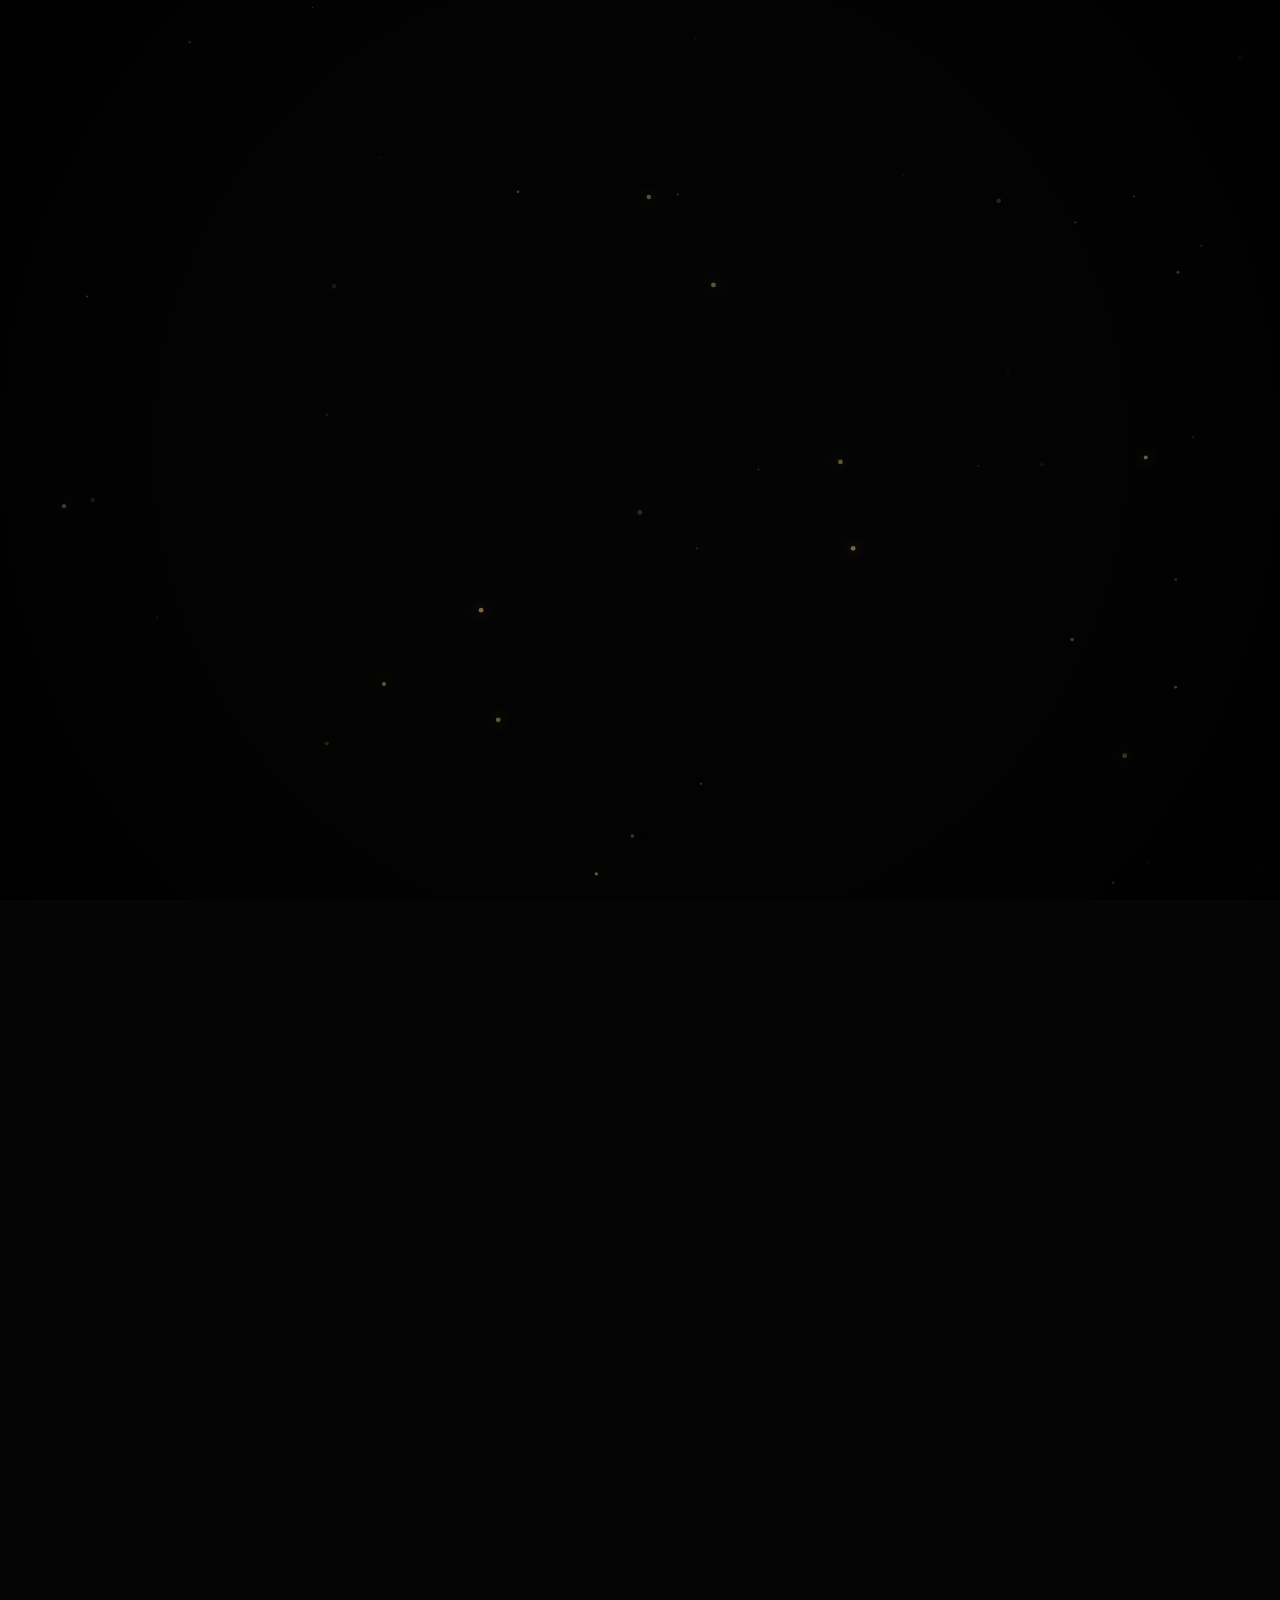
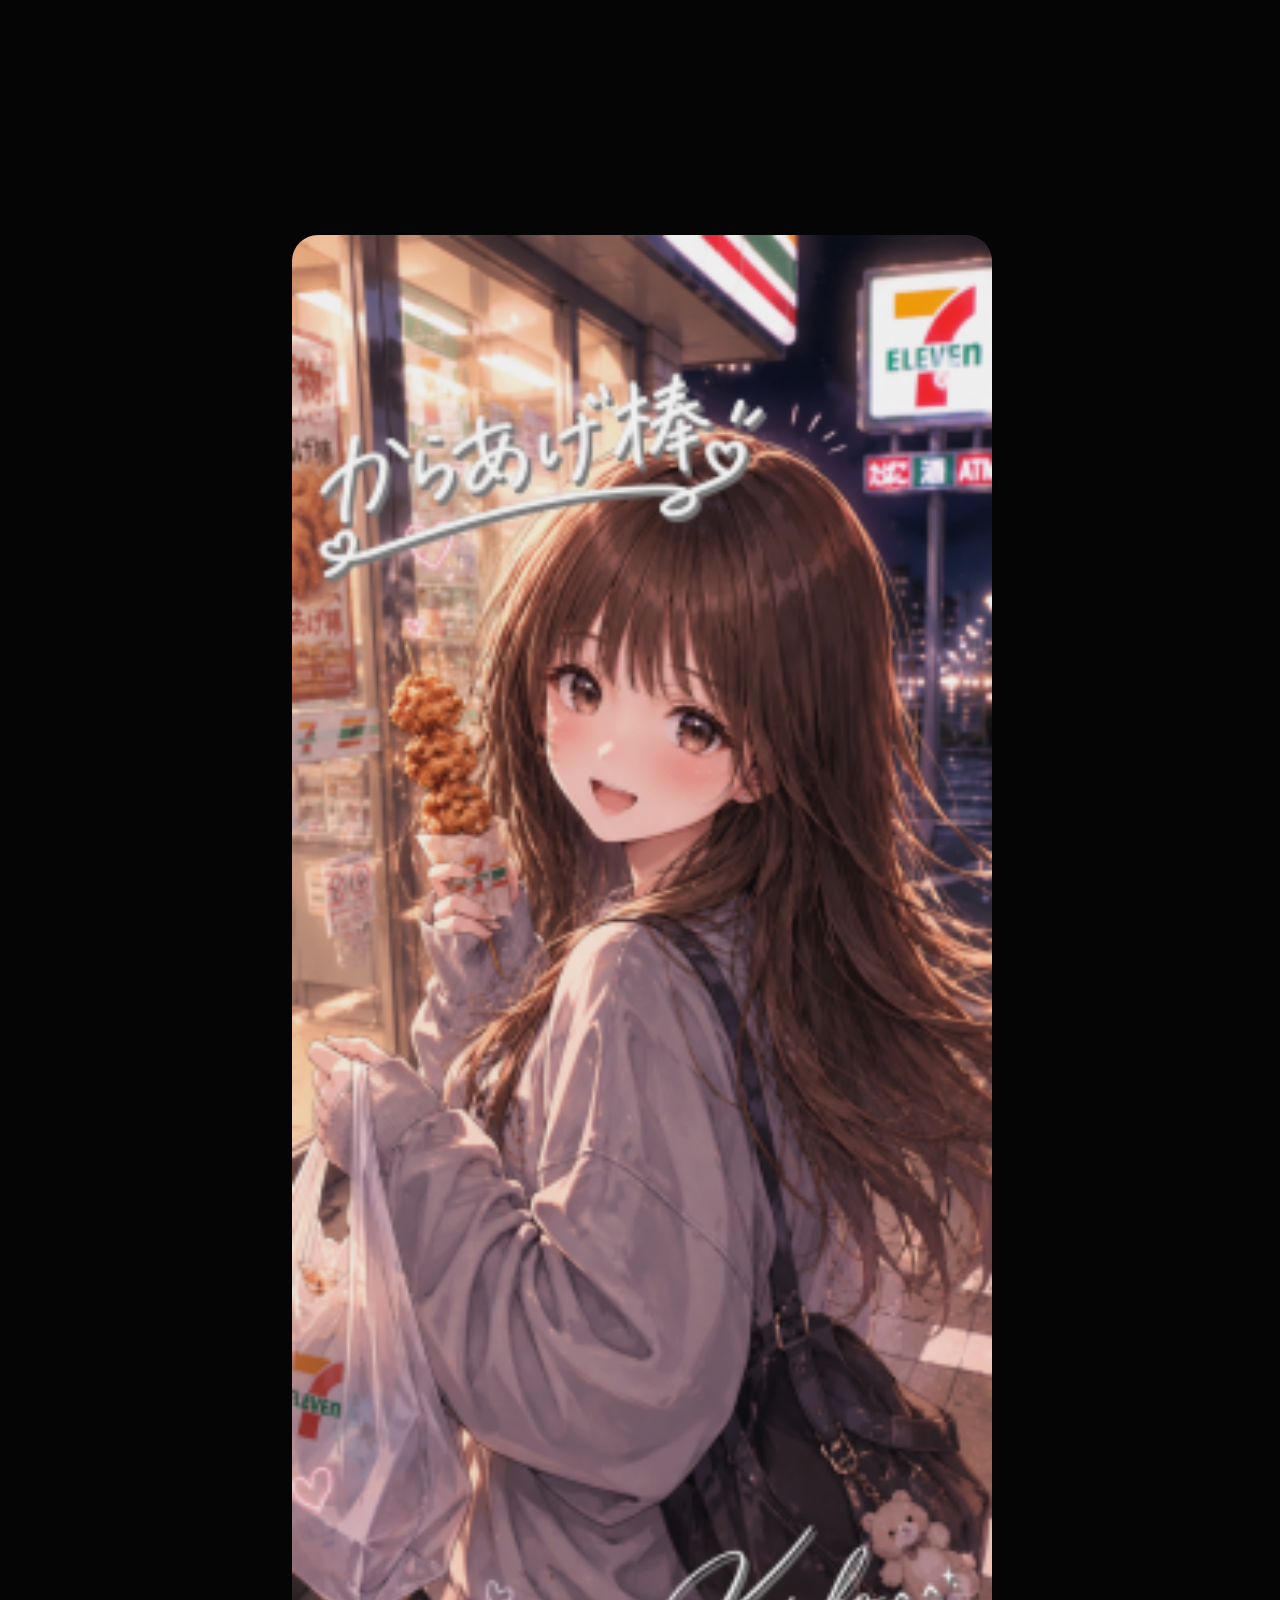
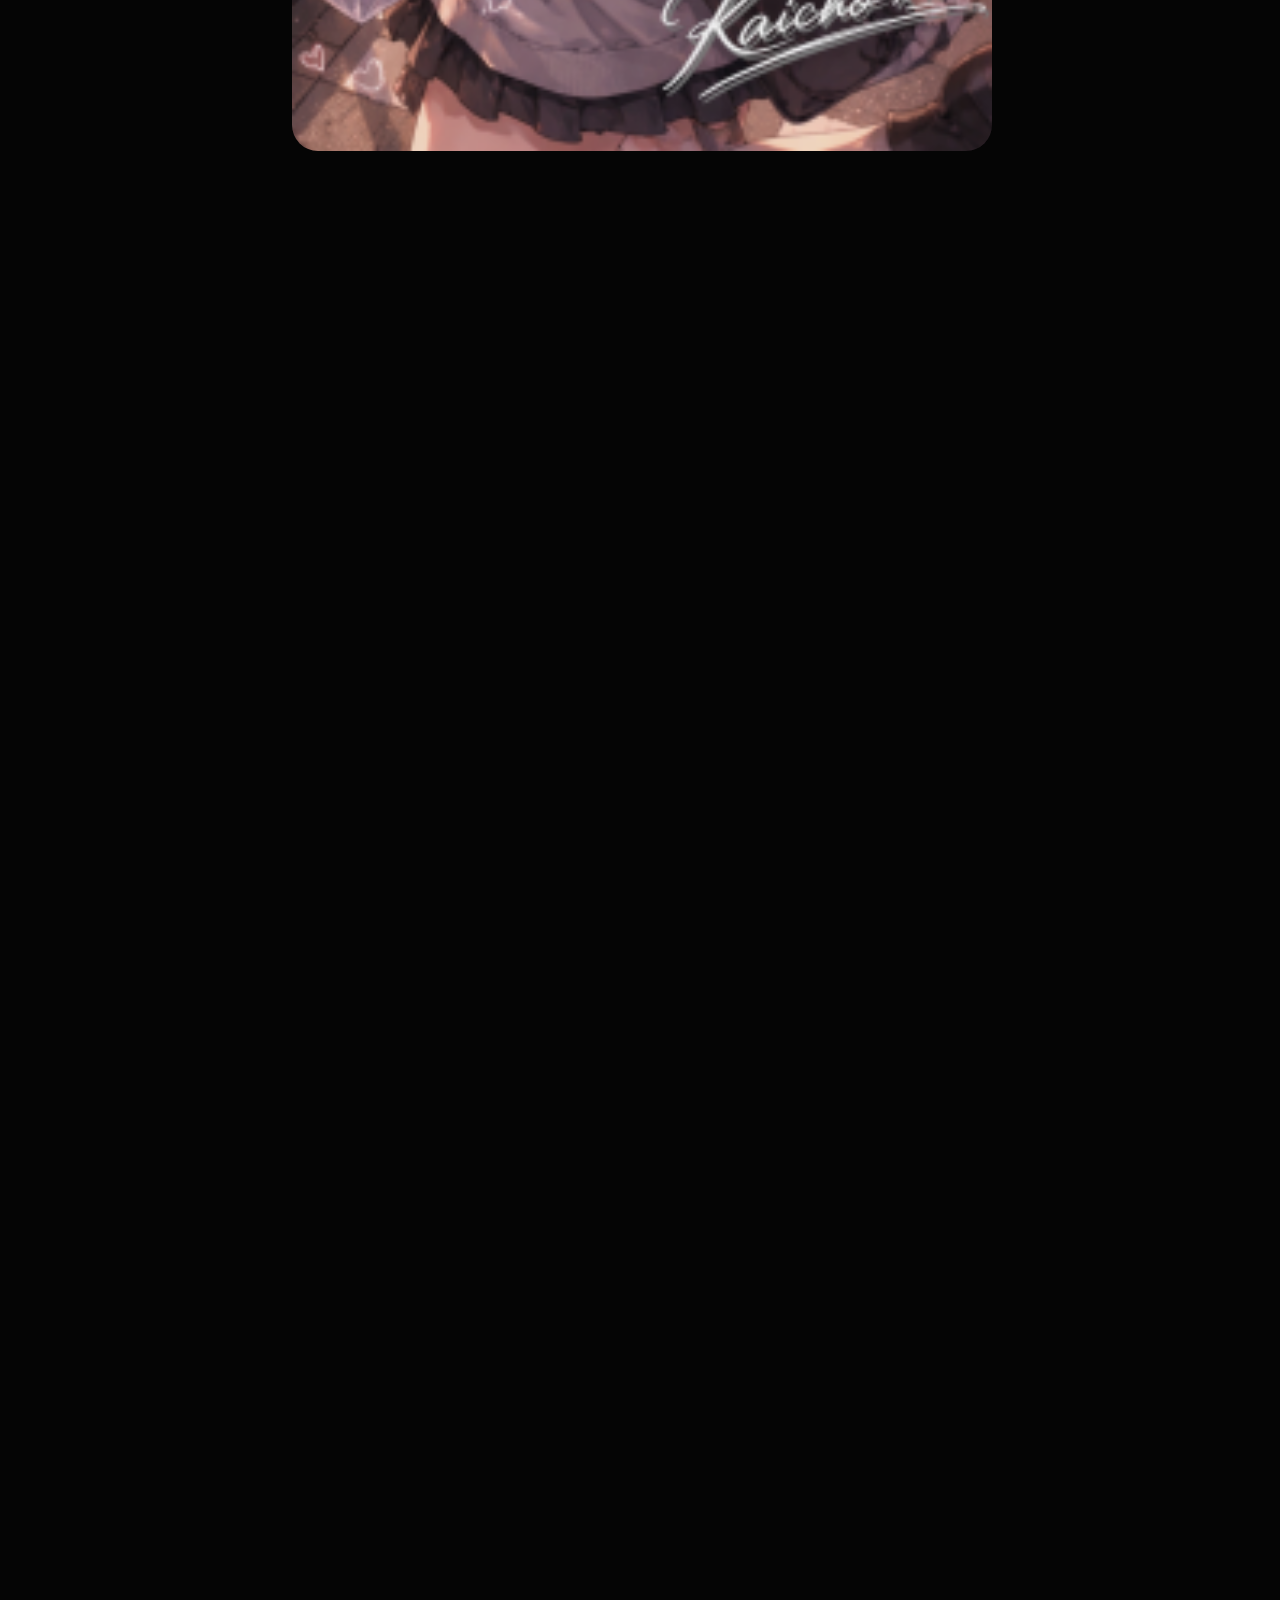
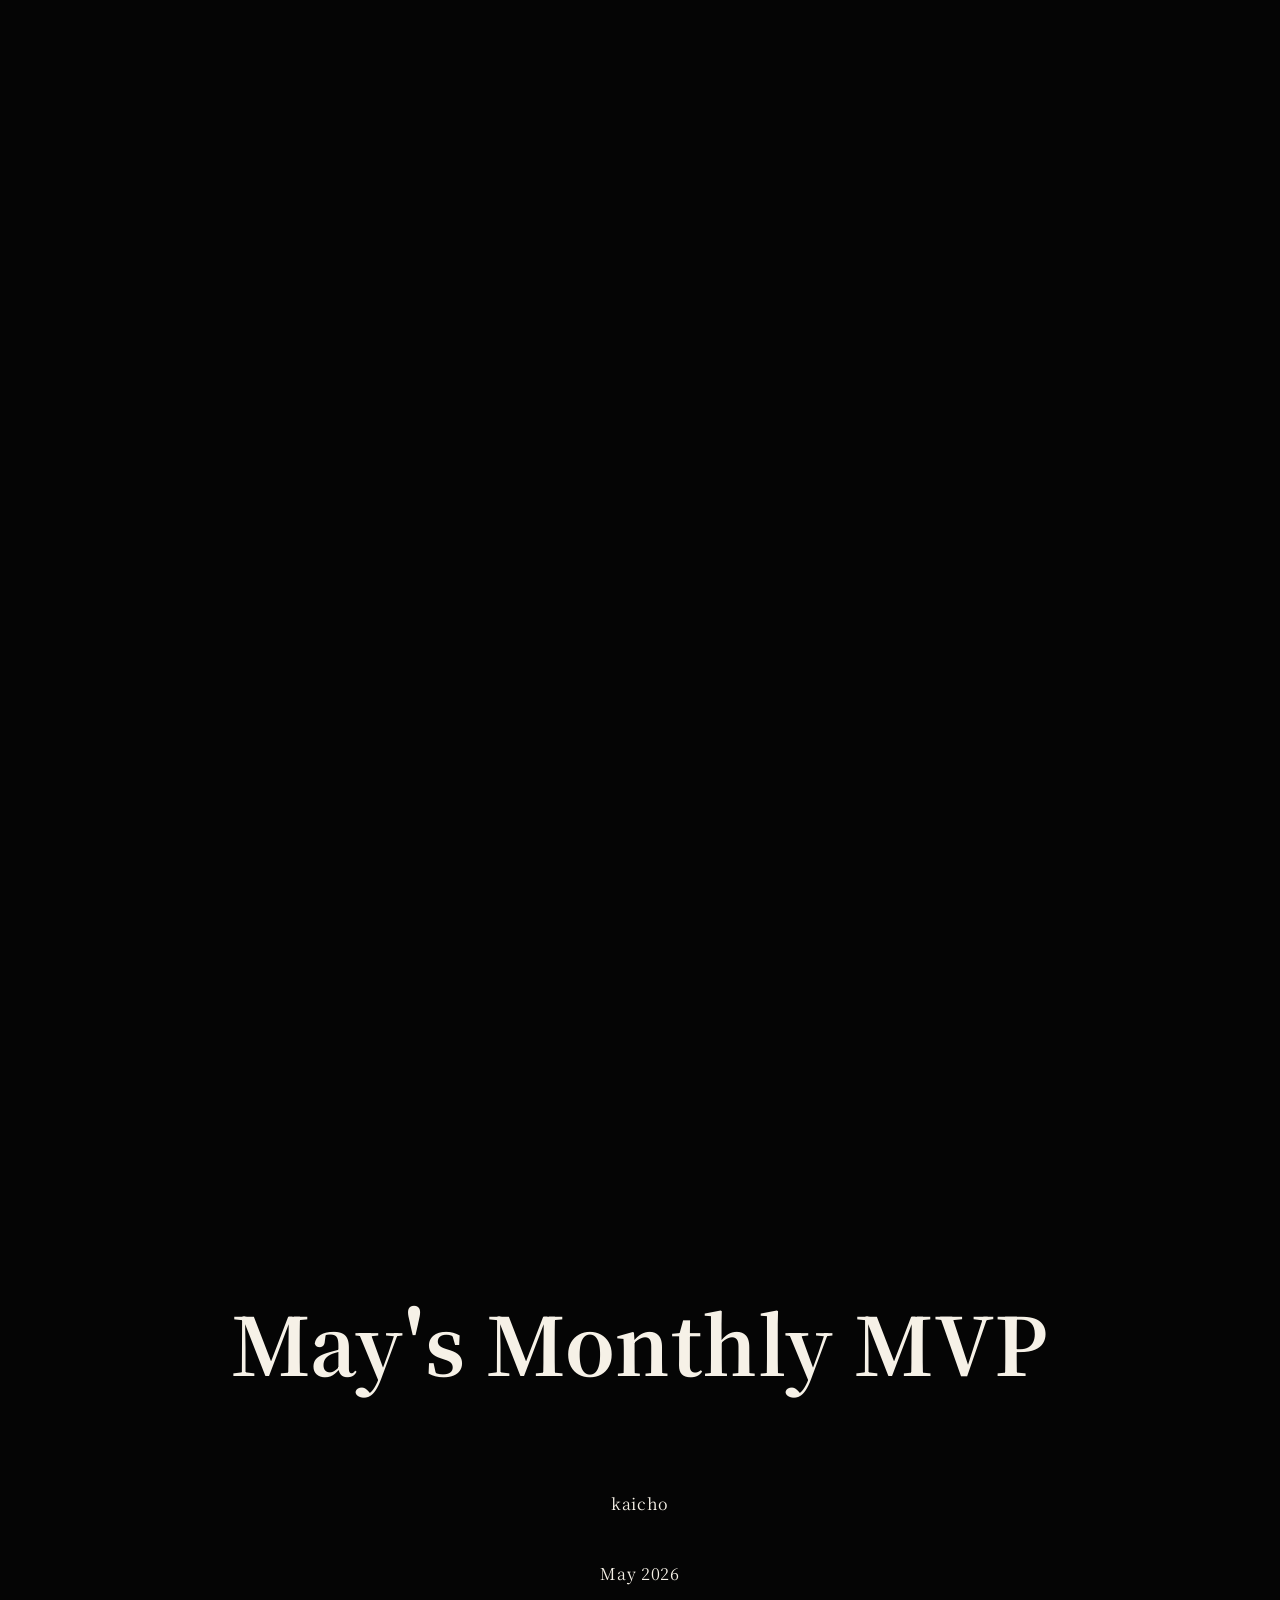
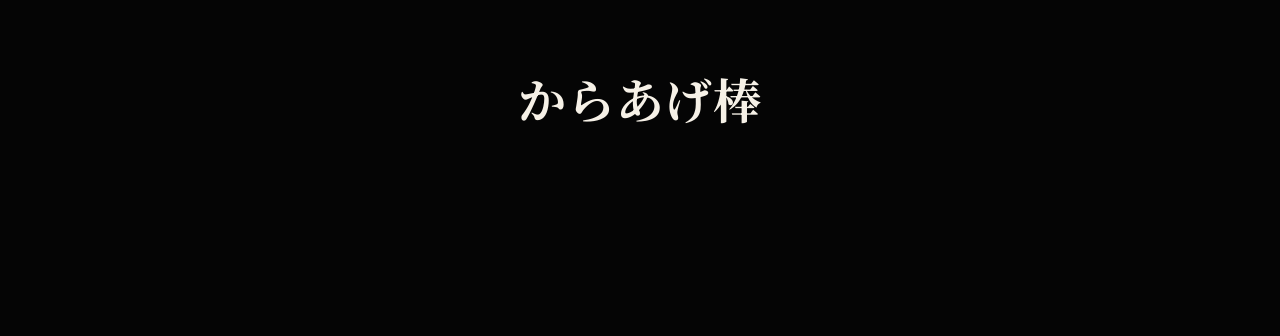
==== index.html @ f317d5bd "Enhance index.html with new content and structure Added structure and content to the index.html file" ====
<!-- index.html -->
<!DOCTYPE html>
<html lang="ja">
<head>
  <meta charset="UTF-8" />
  <meta name="viewport" content="width=device-width, initial-scale=1.0"/>
  <title>May's Monthly MVP</title>

  <link rel="stylesheet" href="style.css">
</head>

<body>

<audio id="bgm" loop>
  <source src="bgm.mp3" type="audio/mpeg">
</audio>

<audio id="notification">
  <source src="notification.mp3" type="audio/mpeg">
</audio>

<canvas id="particles"></canvas>

<div class="overlay"></div>

<!-- OPENING -->
<section class="hero reveal">

  <div class="popup">
    <span class="dot"></span>
    からあげ棒があそびにきました
  </div>

  <div class="hero-inner">

    <h1>May's Monthly MVP</h1>

    <p class="subtitle">
      Thank you for coloring my May.
    </p>

    <button id="musicBtn">
      BGM PLAY
    </button>

  </div>

</section>

<!-- SECTION 1 -->
<section class="section reveal">

  <div class="text-block">

    <p>
      パルムで配信活動を始めてまだ<br>
      2カ月も経ちませんが過去11年の中で<br>
      最も内容の濃い月だと感じました。
    </p>

  </div>

</section>

<!-- IMAGE -->
<section class="section reveal image-section">

  <img src="mvp5.webp" class="main-image">

</section>

<!-- SECTION 2 -->
<section class="section reveal">

  <div class="text-block">

    <p>
      そしてその濃い月を最も彩ってくれたのが<br>
      からあげちゃんです。
    </p>

  </div>

</section>

<!-- SECTION 3 -->
<section class="section reveal dark">

  <div class="text-block">

    <p>
      手を抜いてたつもりは１ミリもないんだ
    </p>

    <p>
      でもからあげちゃん個人にフォーカスしたときに<br>
      もっとできることがあったんじゃないか
    </p>

    <p>
      枠を巻き込むエンタメじゃなくて<br>
      もっとリスナー一人一人と向き合う機会を<br>
      つくるべきだったんじゃないか
    </p>

    <p>
      ほんとはわかってるんだ
    </p>

    <p>
      努力量の問題じゃない
    </p>

    <p>
      配信の質じゃない
    </p>

    <p class="big">
      コンテンツ負けだってことわ
    </p>

  </div>

</section>

<!-- SECTION 4 -->
<section class="section reveal">

  <div class="text-block">

    <p>
      でも僕にはエンタメしかない
    </p>

    <p>
      エンタメしかできない
    </p>

    <p>
      もっと面白く
    </p>

    <p>
      他のコンテンツを寄せ付けない
    </p>

    <p>
      圧倒的なエンタメ力で
    </p>

    <p>
      リスナーを魅了する
    </p>

    <p>
      今まで以上に血のにじむ努力をする
    </p>

    <p class="big">
      絶対勝つよ。エンタメ一本で。
    </p>

  </div>

</section>

<!-- RETURN -->
<section class="section reveal return-section">

  <div class="popup climax">
    <span class="dot"></span>
    からあげ棒があそびにきました
  </div>

</section>

<!-- SECTION 5 -->
<section class="section reveal">

  <div class="text-block">

    <p>
      からあげちゃんも最初同じ思いだったよね
    </p>

    <p>
      コメント欄に表示された<br>
      「からあげ棒」の入室エフェクト
    </p>

    <p>
      もう二度と見れないと思ってたものが見れた
    </p>

    <p>
      その瞬間 5月の記憶が一気に押し寄せた
    </p>

  </div>

</section>

<!-- SECTION 6 -->
<section class="section reveal dark">

  <div class="text-block center">

    <p>嬉しかったことも、</p>

    <p>苦しかったことも、</p>

    <p>支えられたことも。</p>

    <p>全部ひっくるめて。</p>

    <p class="big">
      だから涙が出た。
    </p>

  </div>

</section>

<!-- SECTION 7 -->
<section class="section reveal">

  <div class="text-block">

    <p>
      もう二度と見れないと思ってた
    </p>

    <p class="big">
      「からあげ棒があそびにきました」
    </p>

    <p>
      5月という濃密な時間そのものの
    </p>

    <p>
      象徴だった人を、もう一度見れた
    </p>

    <p>
      『あの時間は本当にあったんだ』
    </p>

    <p>
      って再確認させてくれる出来事だった
    </p>

  </div>

</section>

<!-- SECTION 8 -->
<section class="section reveal">

  <div class="text-block center">

    <p>
      濃い時間を共有したリスナーは、
    </p>

    <p>
      離れたあとも物語から消えるわけじゃない。
    </p>

    <p>
      遠くからでもいい
    </p>

    <p>
      見守っててくれ
    </p>

    <p class="big">
      僕がPalmuで覇権を握るその日を。
    </p>

  </div>

</section>

<!-- ENDING -->
<section class="ending reveal">

  <div class="ending-text">

    <p>
      「見ろよ、あの頃の約束どおりだぞ」
    </p>

    <p>
      って胸を張れるような景色を見せたい。
    </p>

  </div>

</section>

<footer>

  <h2>May's Monthly MVP</h2>

  <p>kaicho</p>

  <p>May 2026</p>

  <h3>からあげ棒</h3>

</footer>

<script src="script.js"></script>

</body>
</html>
---- style.css ----
/* style.css */

@import url('https://fonts.googleapis.com/css2?family=Noto+Serif+JP:wght@200;400;700&display=swap');

*{
  margin:0;
  padding:0;
  box-sizing:border-box;
}

html{
  scroll-behavior:smooth;
}

body{
  background:#050505;
  color:#f6f1e7;
  font-family:'Noto Serif JP',serif;
  overflow-x:hidden;
  line-height:2.2;
  letter-spacing:.04em;
}

canvas{
  position:fixed;
  inset:0;
  z-index:-3;
}

.overlay{
  position:fixed;
  inset:0;
  background:
  radial-gradient(circle at center,
  transparent 0%,
  rgba(0,0,0,.45) 70%,
  rgba(0,0,0,.85) 100%);
  pointer-events:none;
  z-index:-2;
}

.hero{
  min-height:100vh;
  display:flex;
  align-items:center;
  justify-content:center;
  position:relative;
  padding:0 8vw;
}

.hero-inner{
  text-align:center;
}

.popup{
  position:absolute;
  top:80px;
  background:rgba(255,255,255,.06);
  border:1px solid rgba(255,255,255,.1);
  border-radius:18px;
  padding:16px 24px;
  backdrop-filter:blur(12px);
  opacity:0;
  transform:translateY(-20px);
  animation:popup 4s forwards;
}

.dot{
  width:10px;
  height:10px;
  background:#ffe28a;
  border-radius:50%;
  display:inline-block;
  margin-right:10px;
}

@keyframes popup{

  15%{
    opacity:1;
    transform:translateY(0);
  }

  85%{
    opacity:1;
  }

  100%{
    opacity:0;
  }

}

h1{
  font-size:clamp(3rem,10vw,7rem);

  background:linear-gradient(
  90deg,
  #8a6a2a,
  #fff1b3,
  #b68a35,
  #fff1b3,
  #8a6a2a
  );

  -webkit-background-clip:text;
  -webkit-text-fill-color:transparent;

  margin-bottom:20px;
}

.subtitle{
  opacity:.7;
  font-size:1rem;
  letter-spacing:4px;
}

#musicBtn{
  margin-top:50px;
  background:rgba(255,255,255,.06);
  border:1px solid rgba(255,255,255,.08);
  color:white;
  padding:14px 30px;
  border-radius:999px;
  cursor:pointer;
}

.section{
  min-height:100vh;
  display:flex;
  align-items:center;
  justify-content:center;
  padding:16vh 8vw;
}

.text-block{
  max-width:860px;
}

.text-block p{
  font-size:clamp(1.1rem,3vw,2rem);
}

.big{
  font-size:clamp(1.8rem,5vw,4rem);
  line-height:1.6;
}

.image-section{
  padding-top:0;
}

.main-image{
  width:min(88vw,700px);
  border-radius:26px;
  opacity:.94;
}

.dark{
  background:#000;
}

.return-section{
  background:#000;
}

.climax{
  position:relative;
  opacity:1;
  transform:none;
  animation:none;
  font-size:clamp(1rem,3vw,1.5rem);
}

.center{
  text-align:center;
}

.ending{
  min-height:100vh;
  background:#000;
  display:flex;
  align-items:center;
  justify-content:center;
  padding:0 8vw;
}

.ending-text{
  max-width:900px;
  text-align:center;
}

.ending-text p{
  font-size:clamp(1.4rem,4vw,3rem);
}

footer{
  min-height:100vh;
  display:flex;
  flex-direction:column;
  align-items:center;
  justify-content:center;
  text-align:center;
  padding:0 8vw;
}

footer h2{
  font-size:clamp(3rem,8vw,5rem);
  margin-bottom:20px;
}

footer h3{
  margin-top:20px;
  font-size:clamp(2rem,5vw,3rem);
}

.reveal{
  opacity:0;
  transform:translateY(40px);
  transition:2s ease;
}

.reveal.show{
  opacity:1;
  transform:none;
}

@media(max-width:768px){

  .popup{
    width:90%;
    left:5%;
    text-align:center;
  }

}
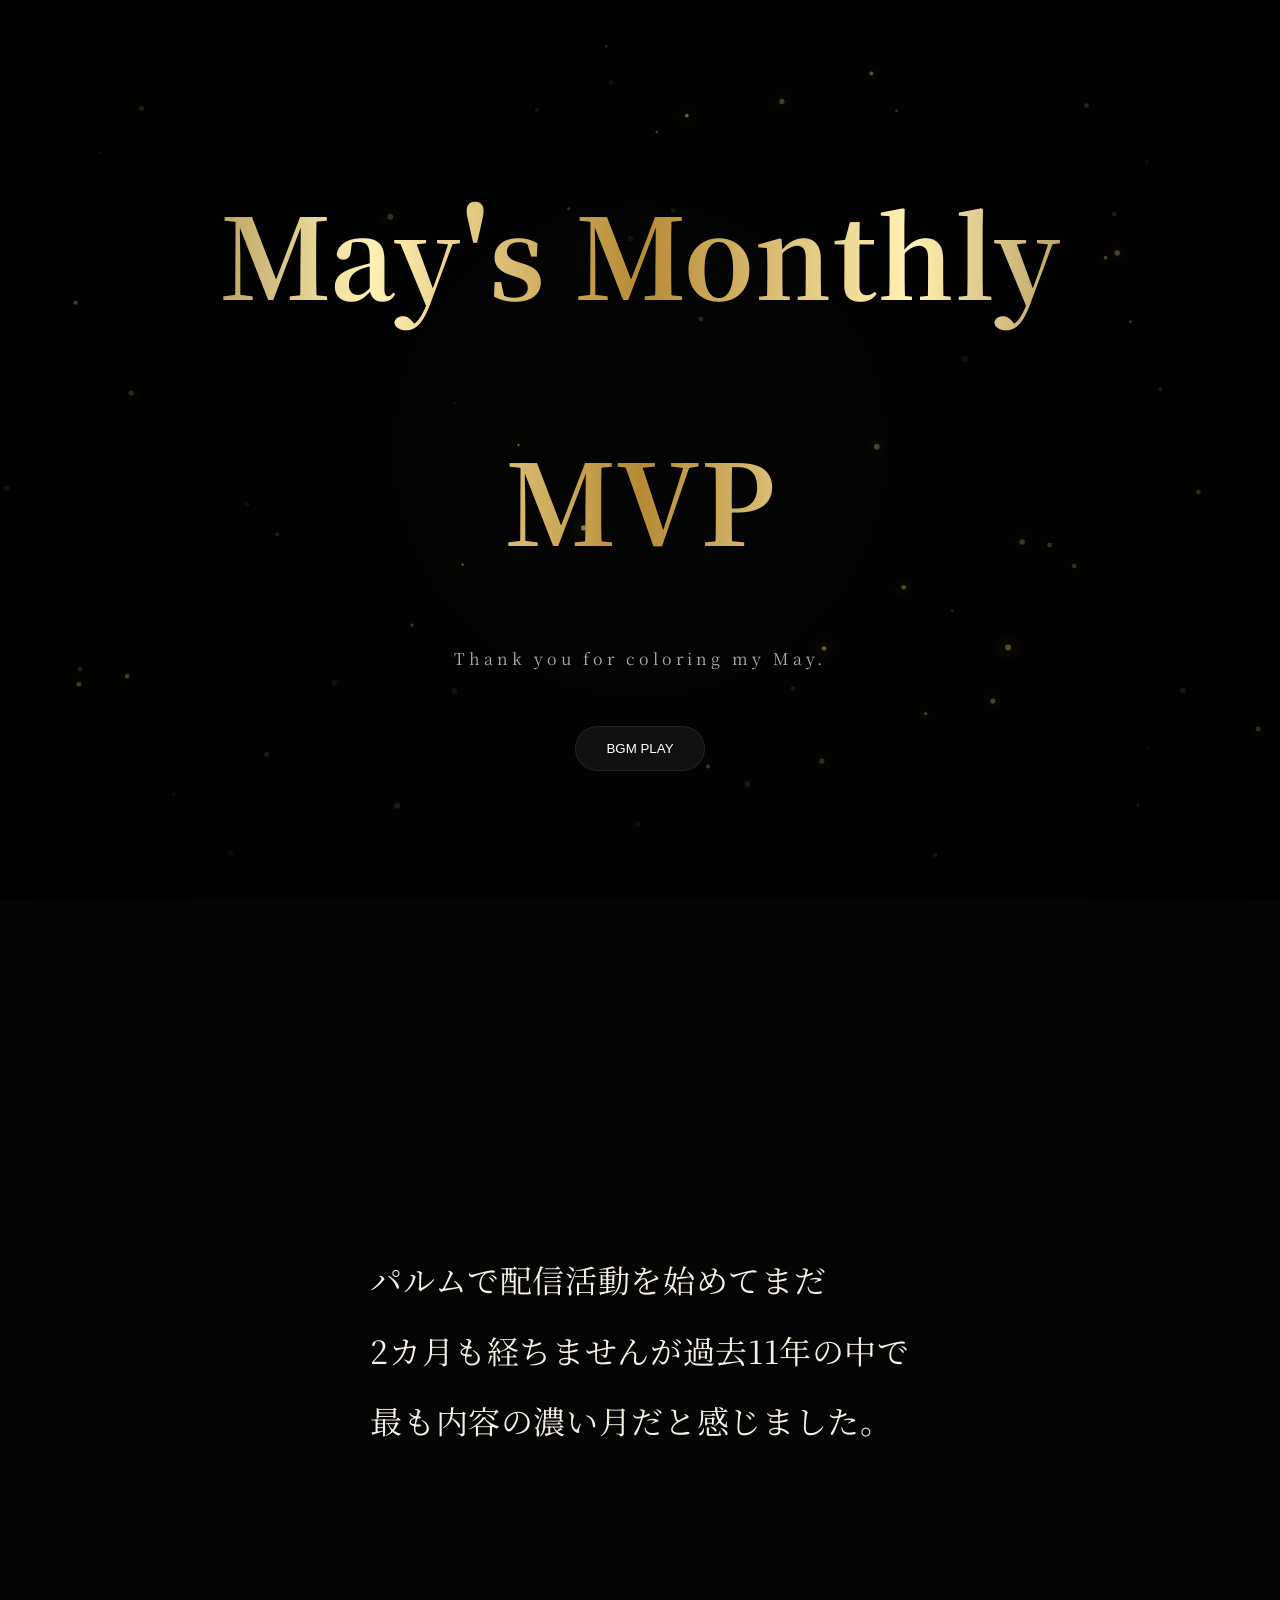
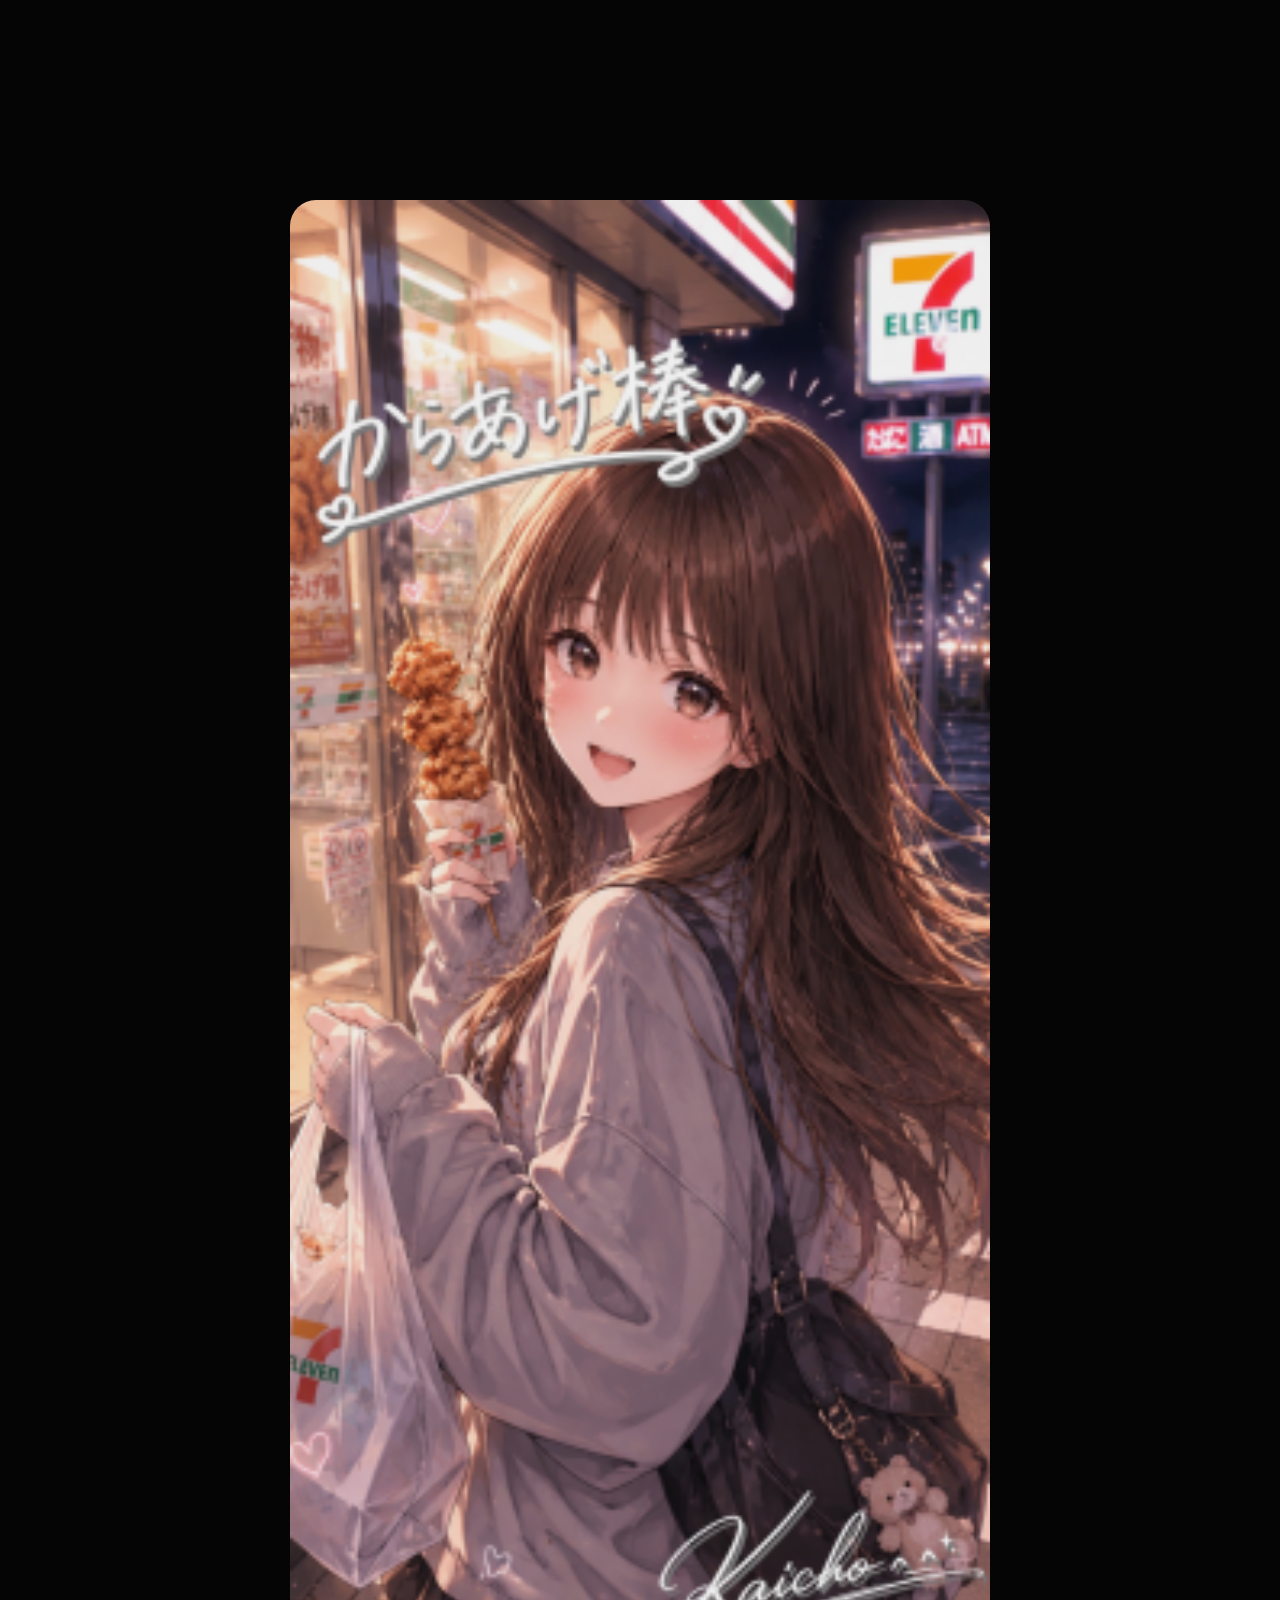
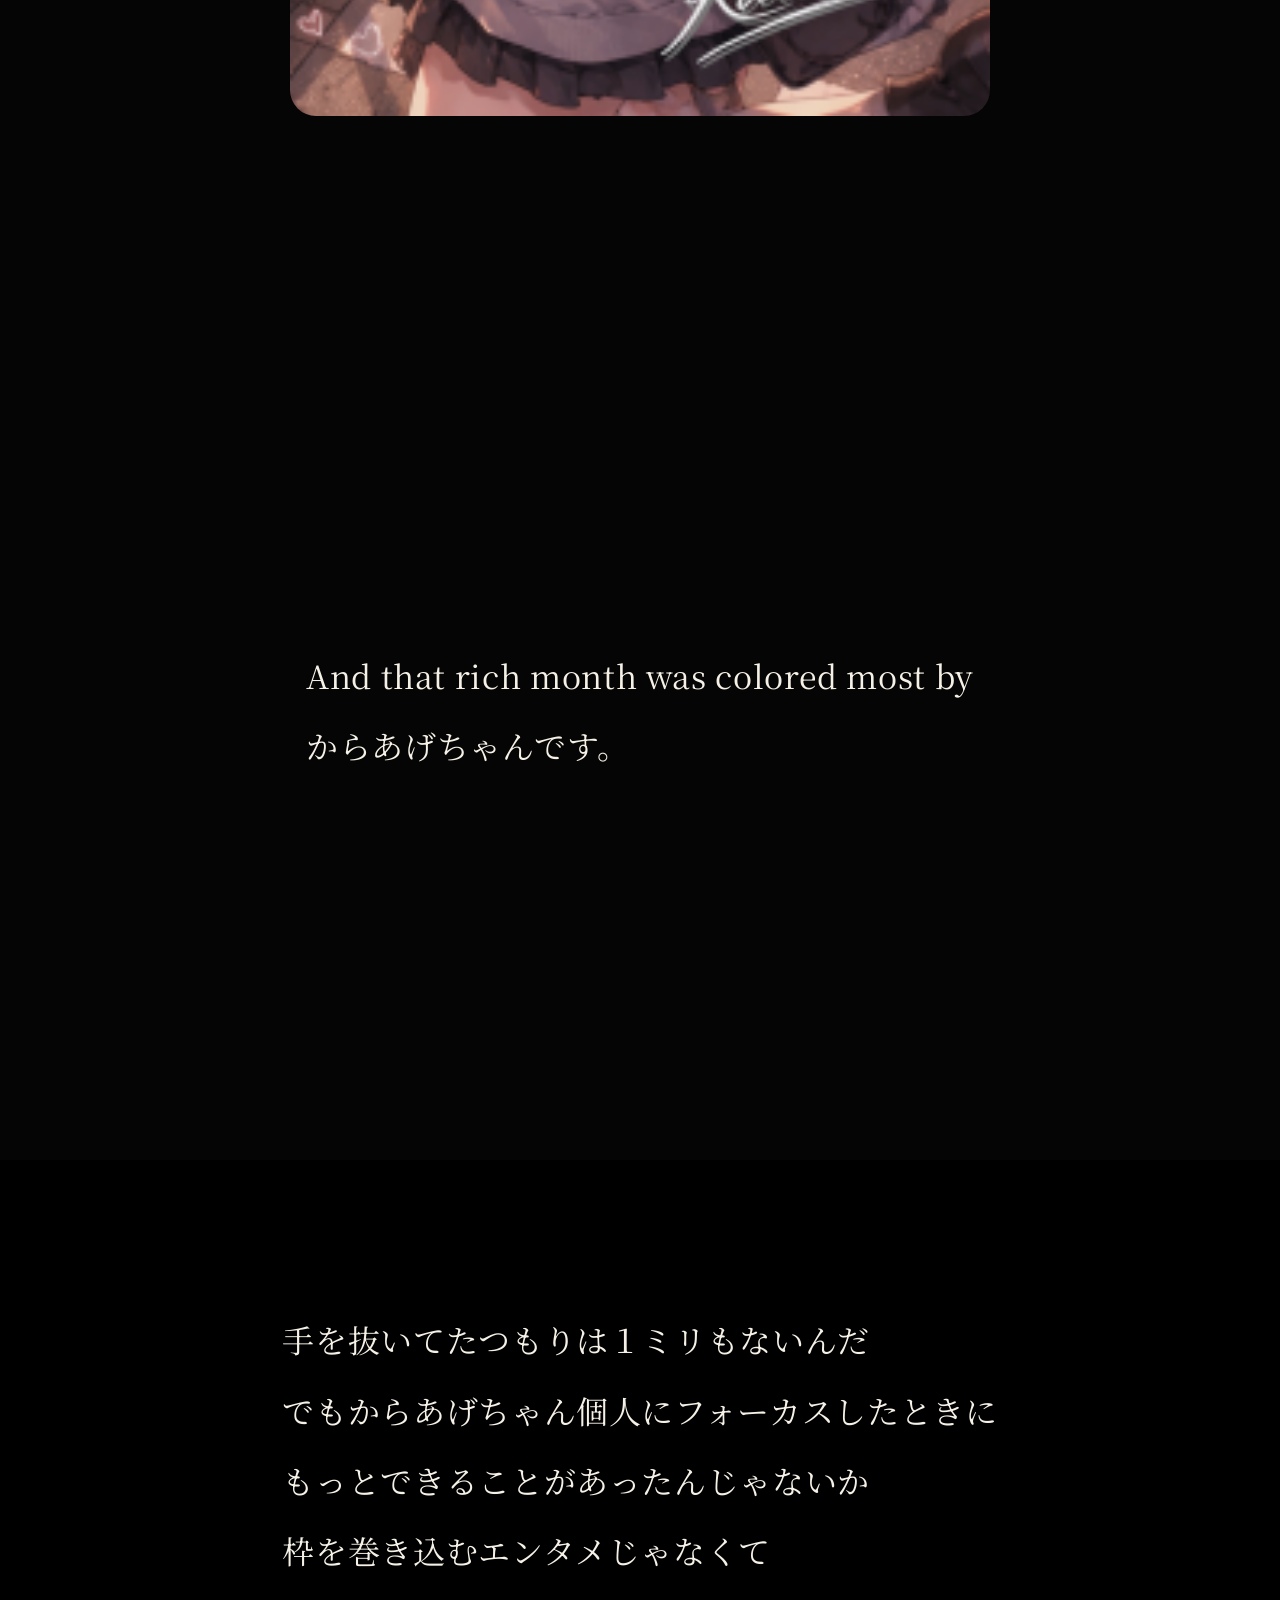
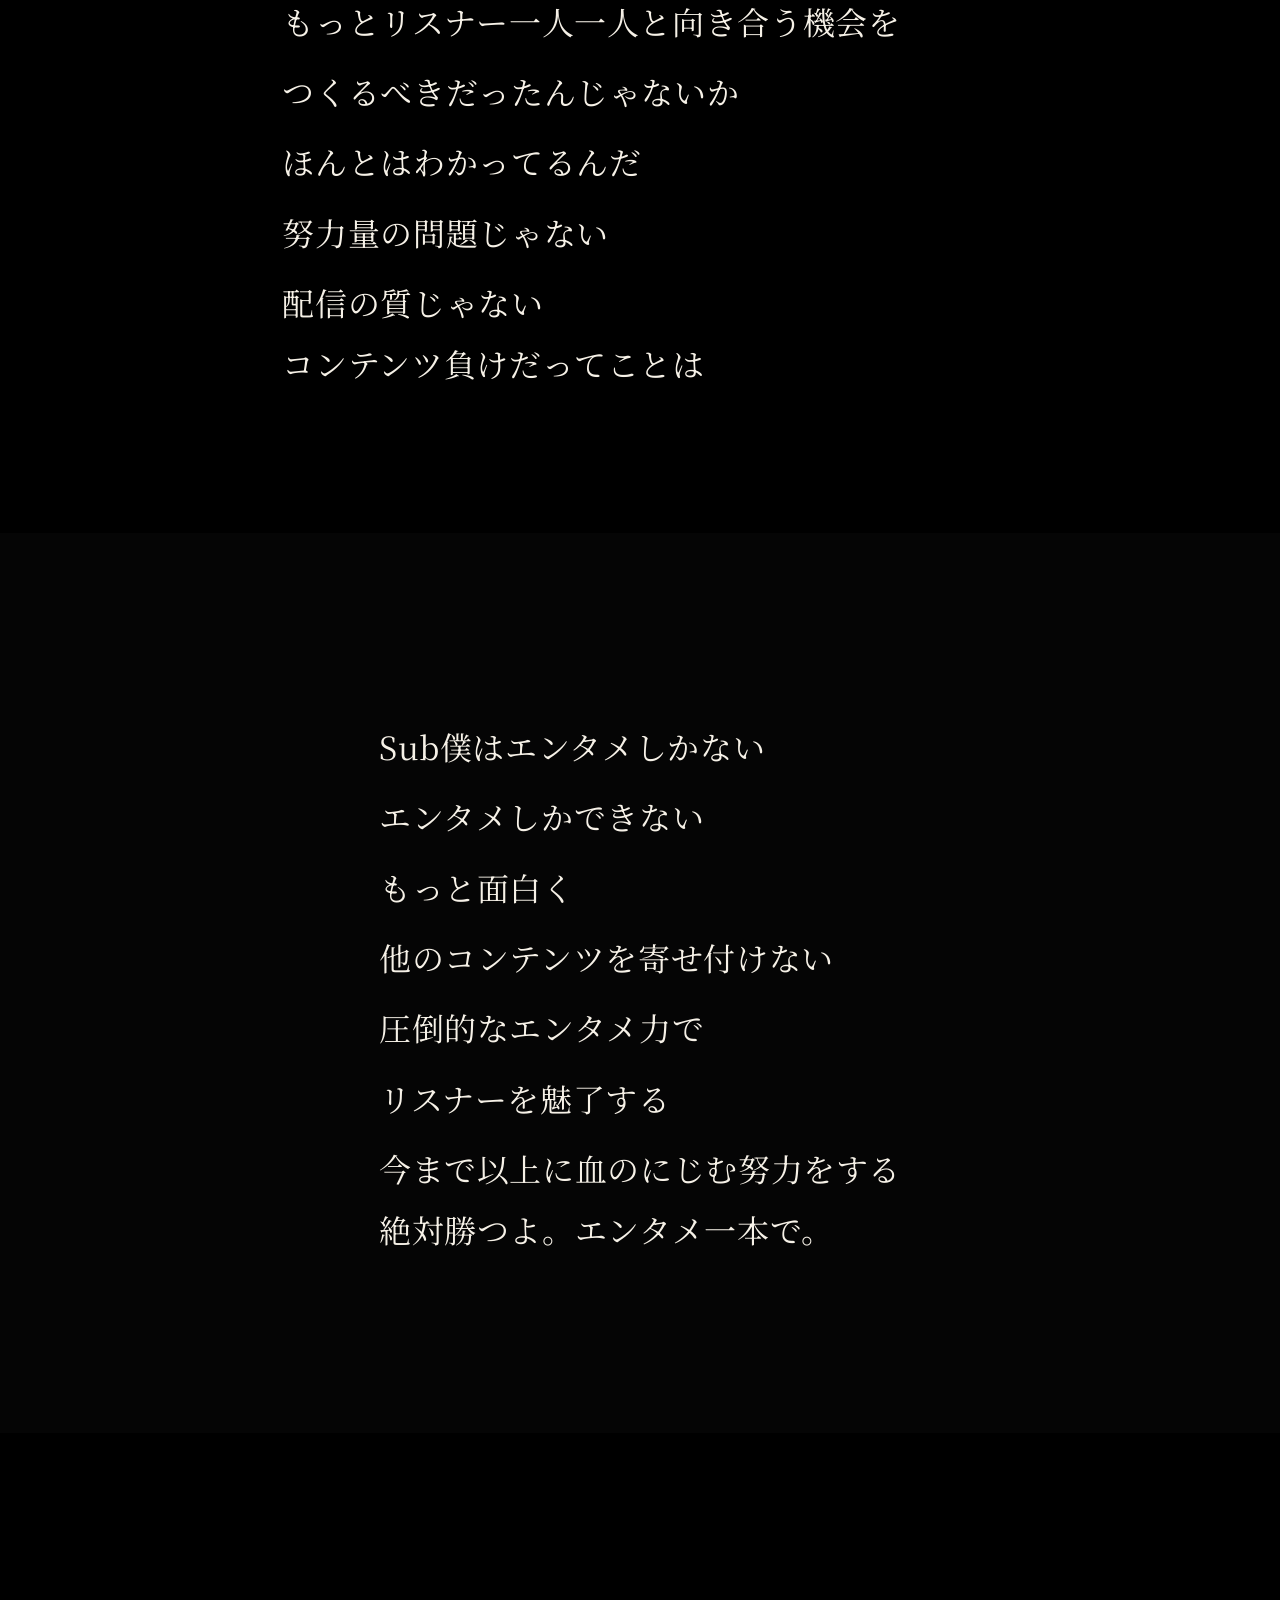
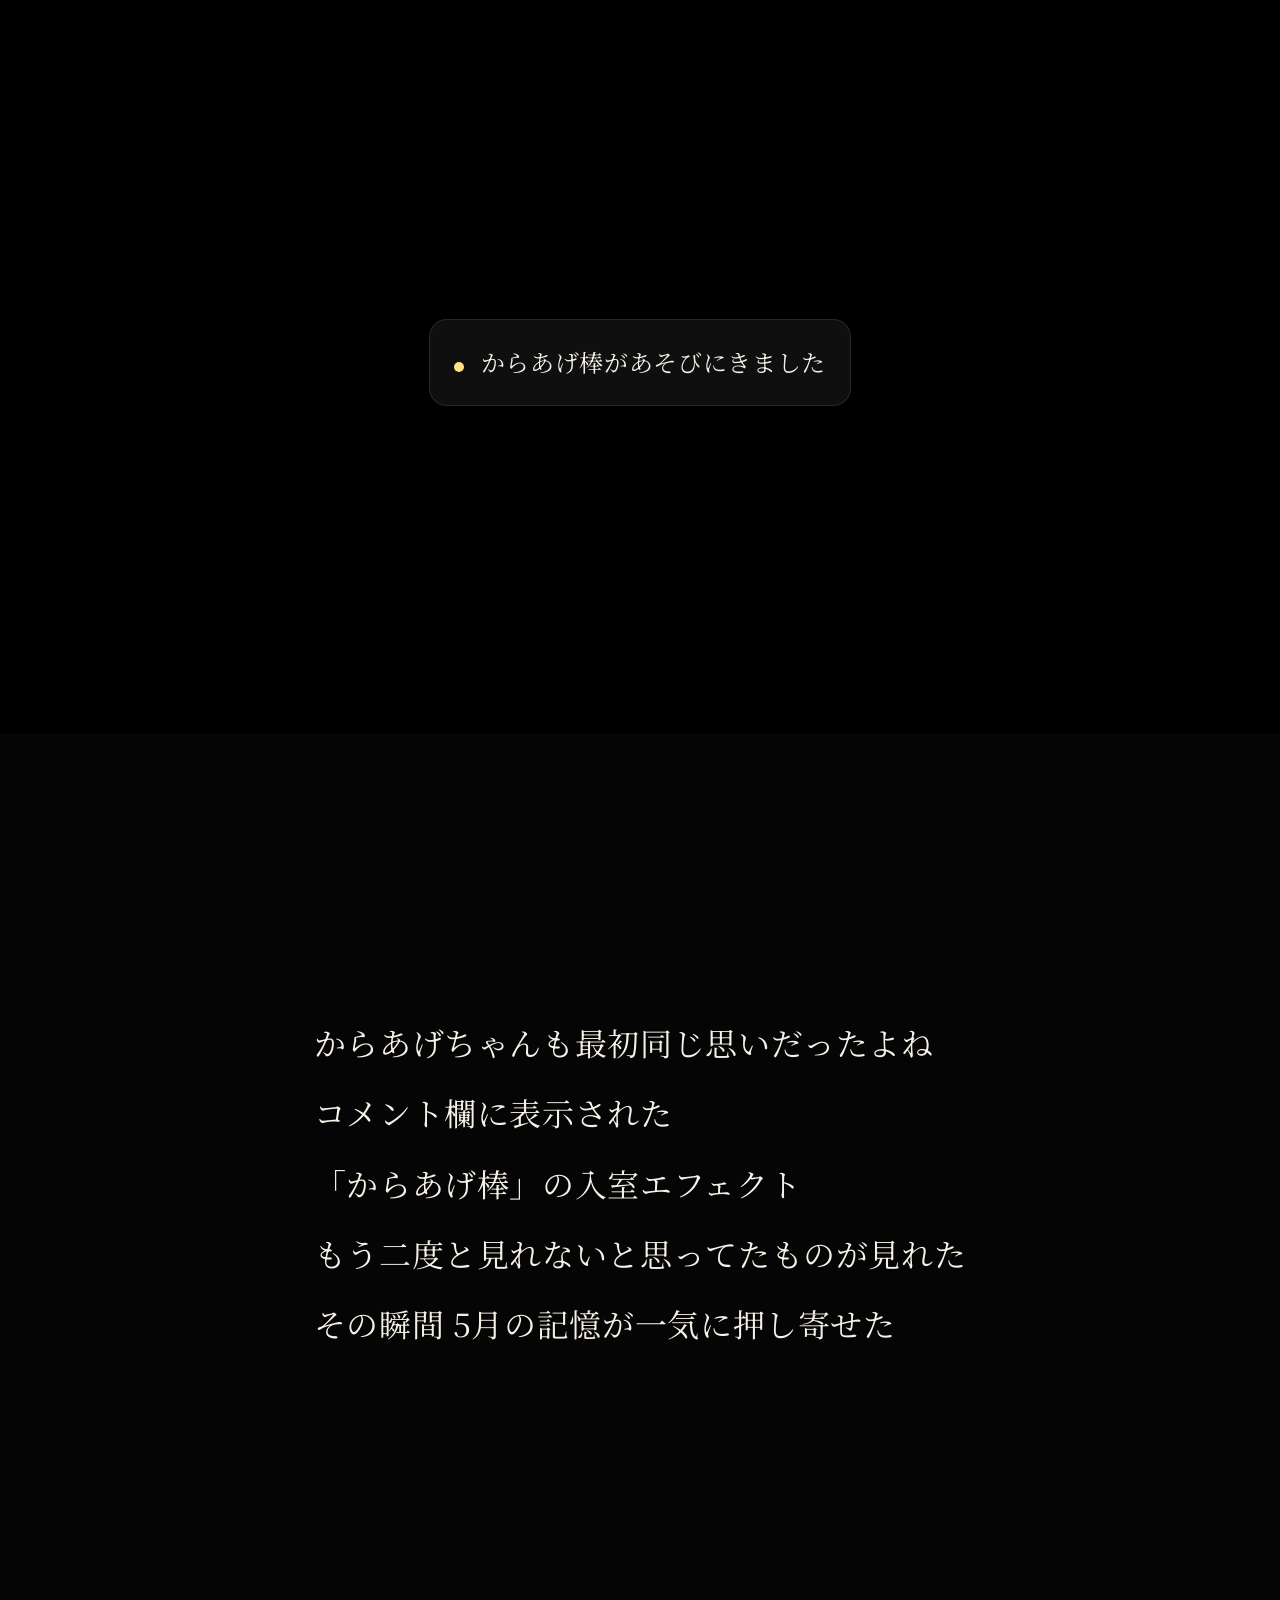
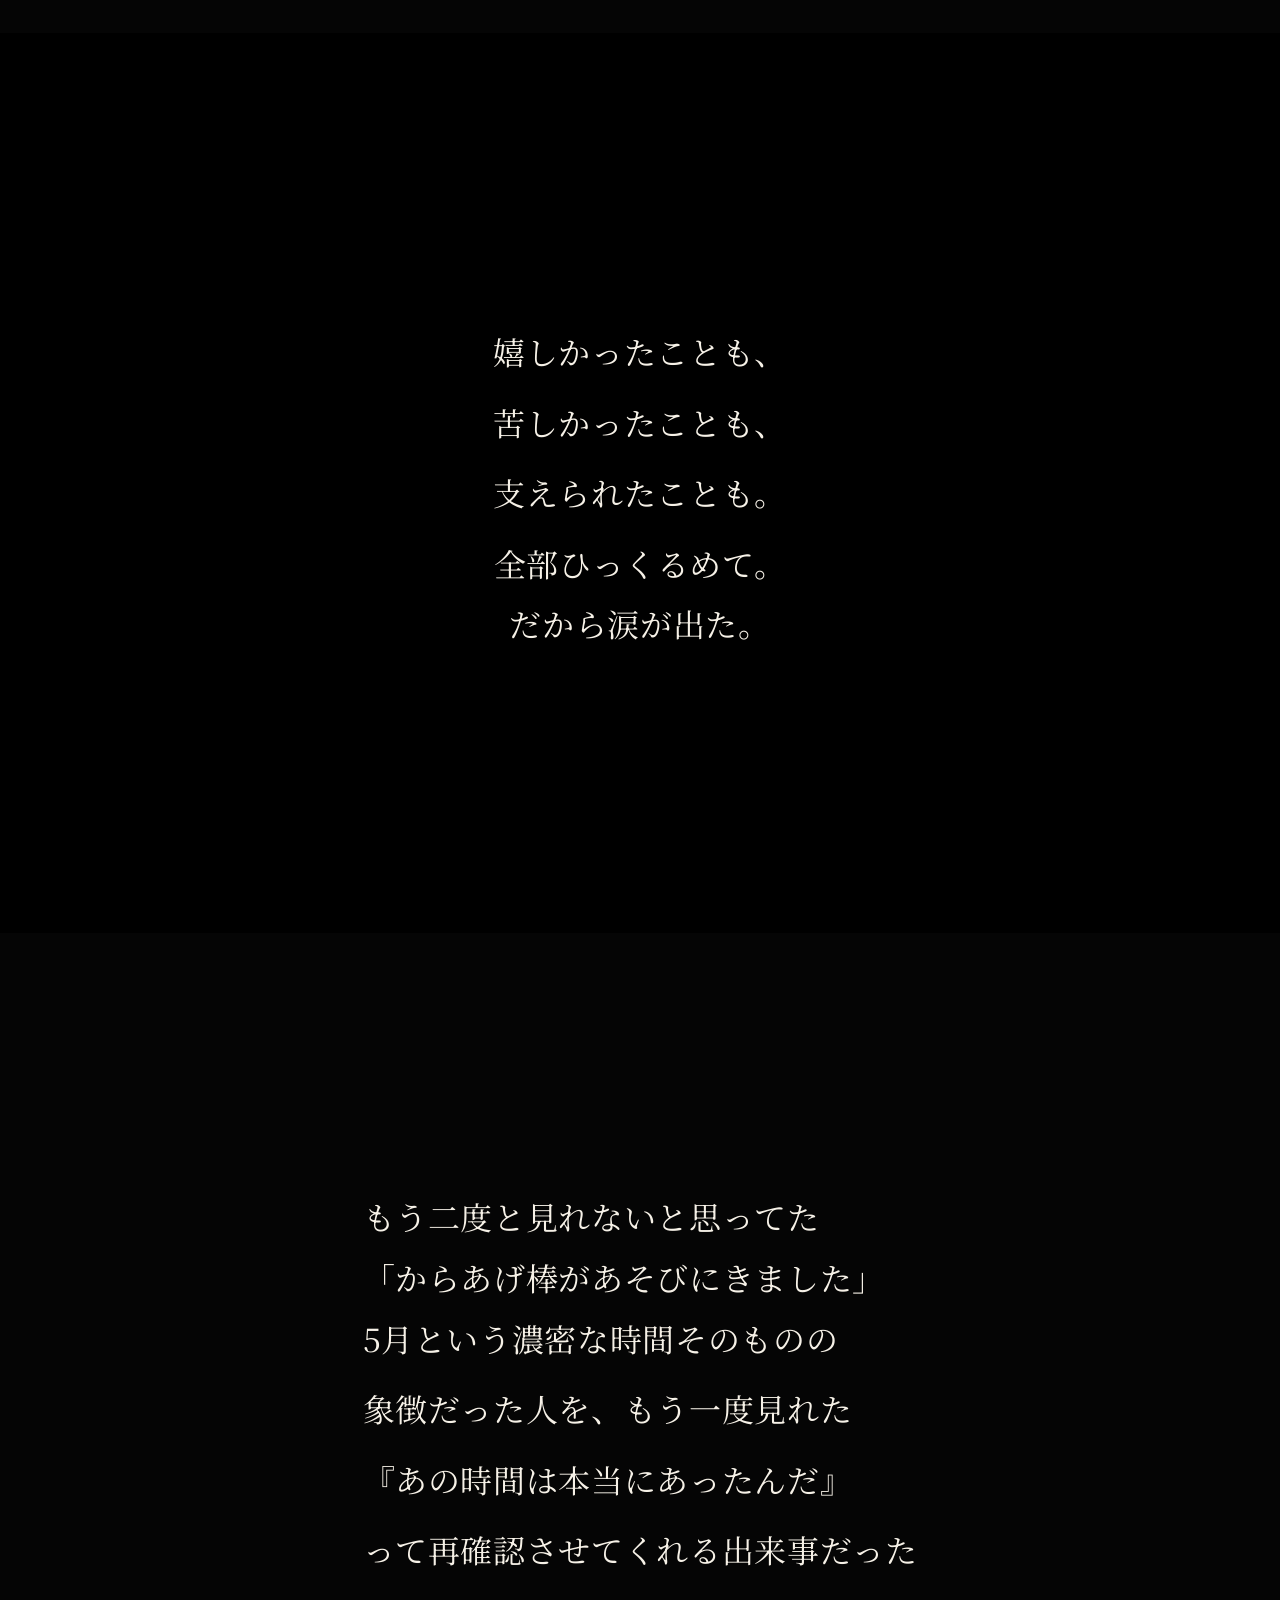
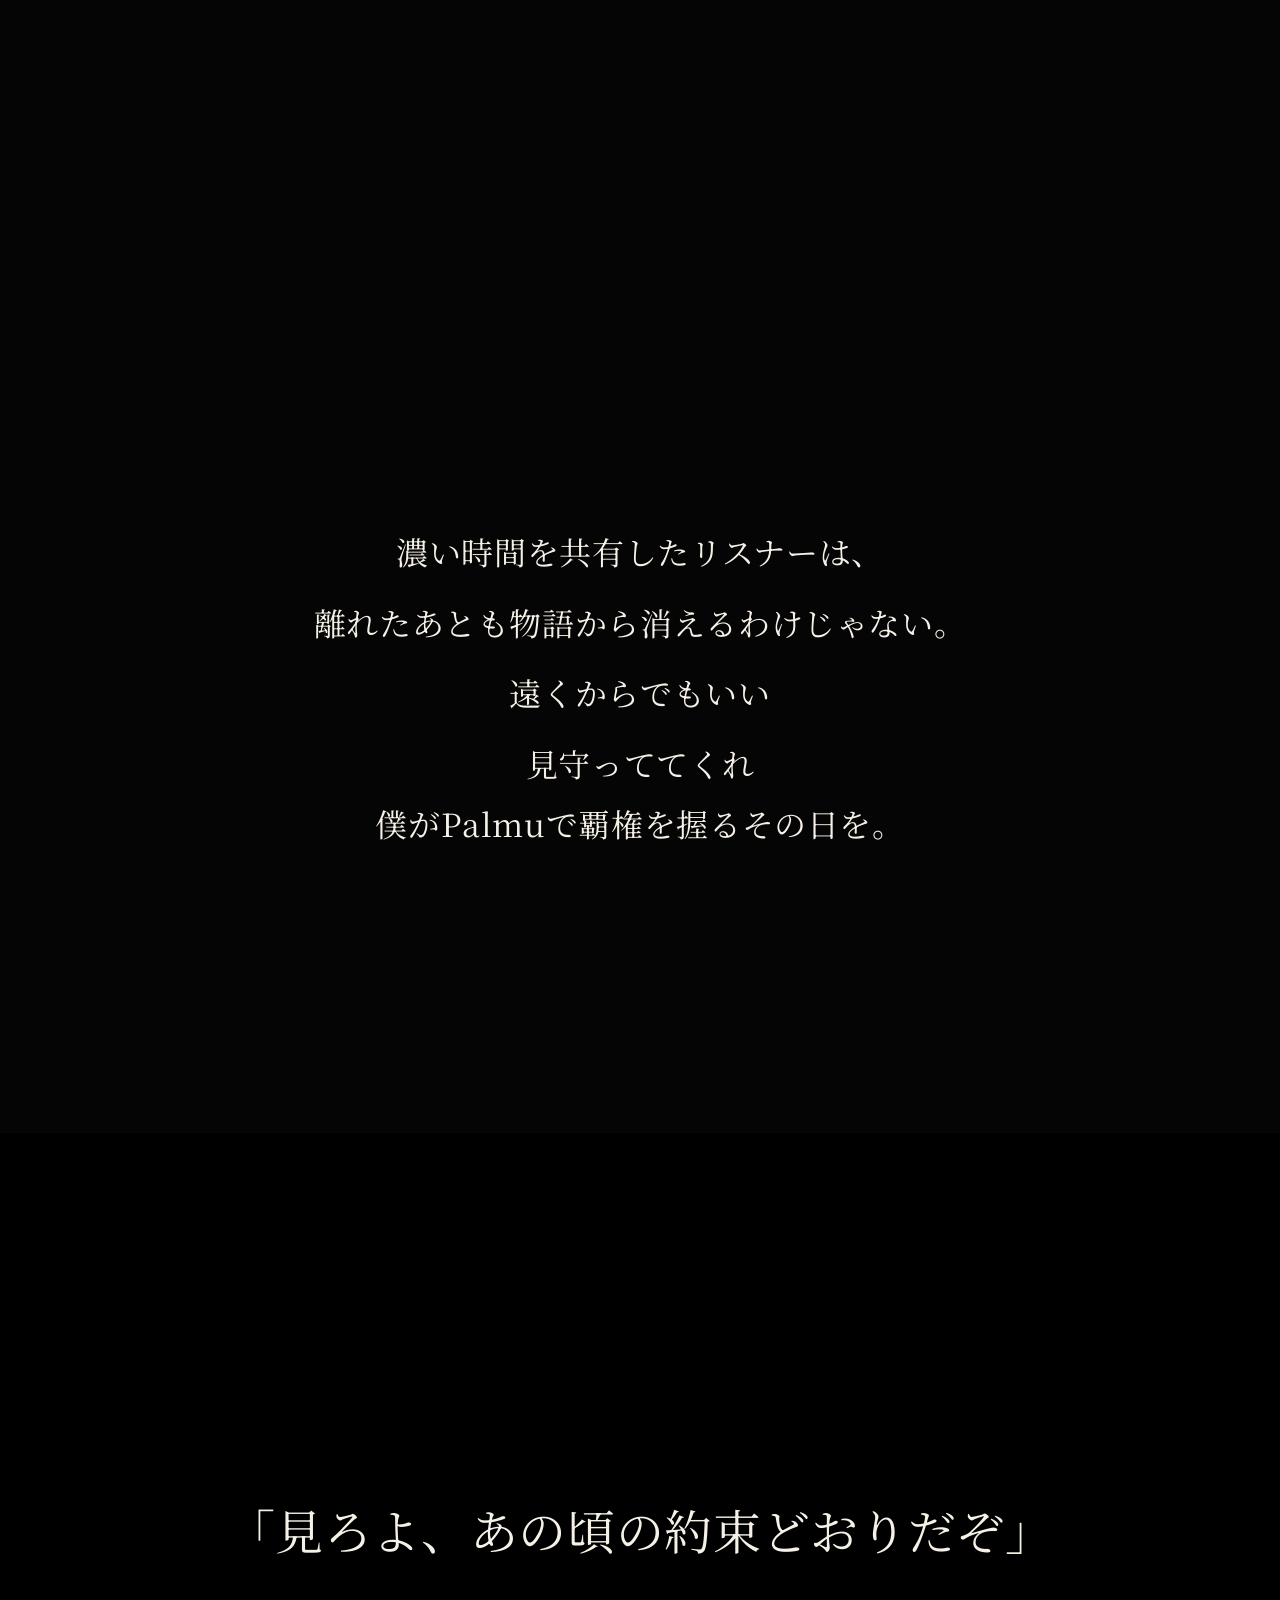
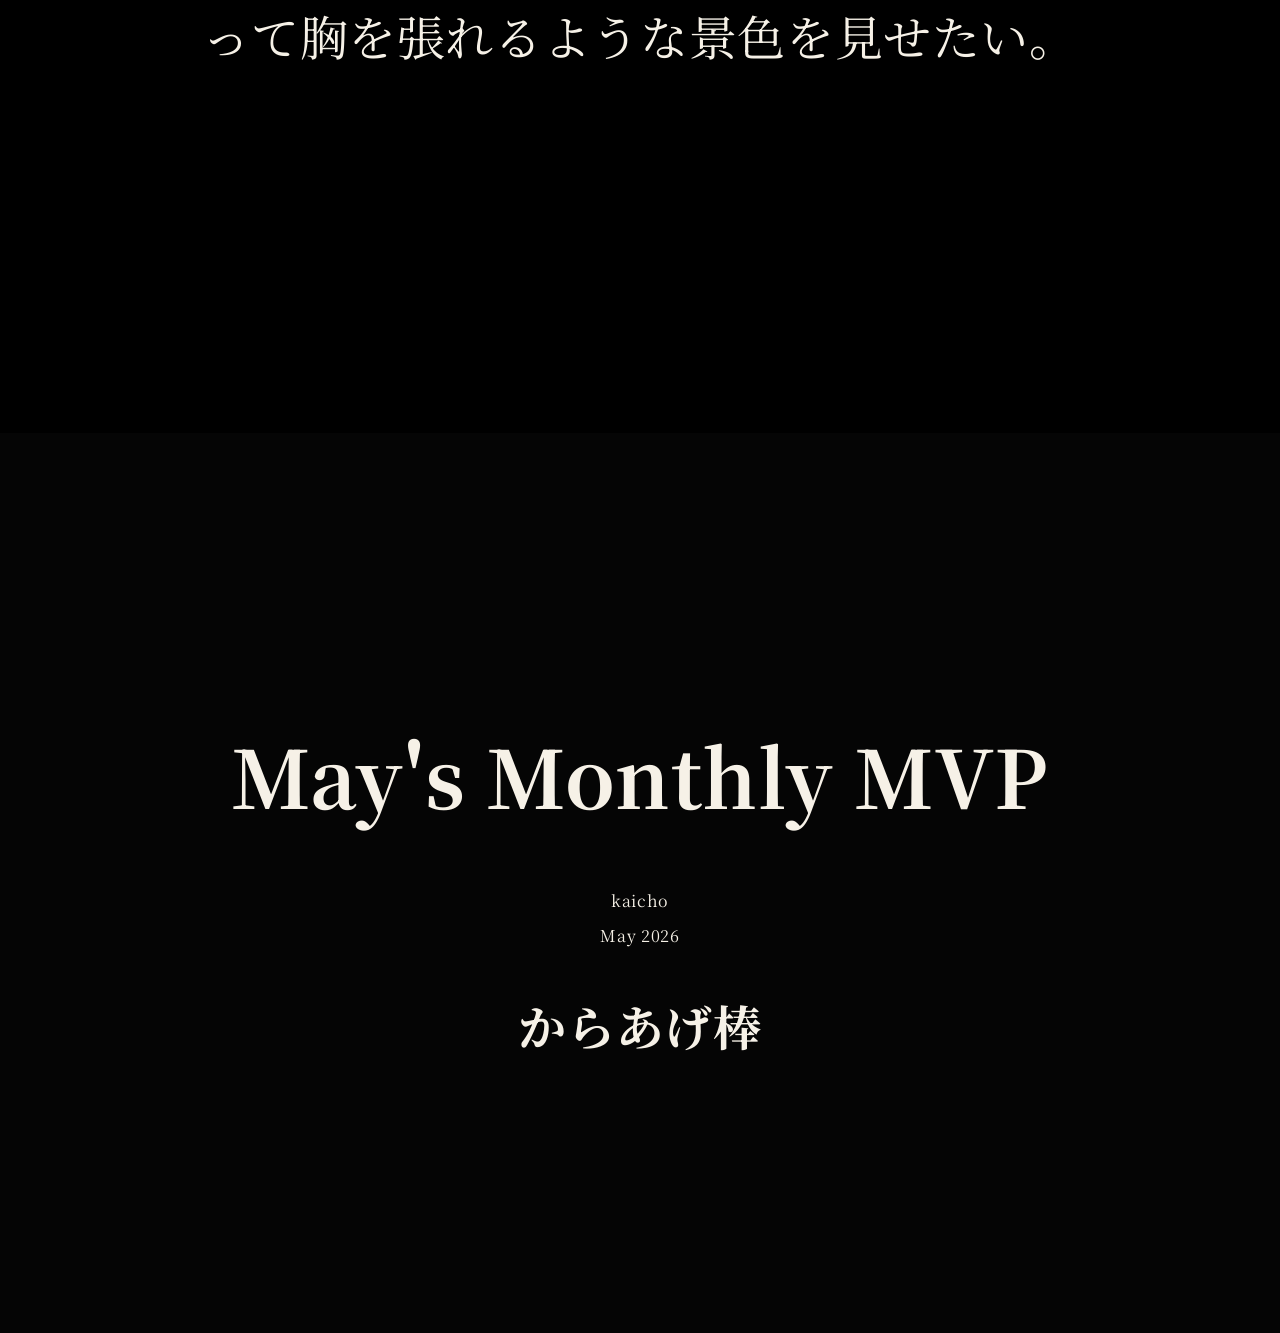
==== commit 082b0f45: "Update index.html" ====
--- a/index.html
+++ b/index.html
@@ -1,318 +1,163 @@
-<!-- index.html -->
 <!DOCTYPE html>
 <html lang="ja">
 <head>
-  <meta charset="UTF-8" />
-  <meta name="viewport" content="width=device-width, initial-scale=1.0"/>
-  <title>May's Monthly MVP</title>
-
-  <link rel="stylesheet" href="style.css">
+  <meta charset="UTF-8" />
+  <meta name="viewport" content="width=device-width, initial-scale=1.0"/>
+  <title>May's Monthly MVP</title>
+  <link rel="stylesheet" href="style.css">
 </head>
-
 <body>
 
 <audio id="bgm" loop>
-  <source src="bgm.mp3" type="audio/mpeg">
+  <source src="bgm.mp3" type="audio/mpeg">
 </audio>
 
 <audio id="notification">
-  <source src="notification.mp3" type="audio/mpeg">
+  <source src="notification.mp3" type="audio/mpeg">
 </audio>
 
 <canvas id="particles"></canvas>
 
 <div class="overlay"></div>
 
-<!-- OPENING -->
-<section class="hero reveal">
+<section class="hero">
 
-  <div class="popup">
-    <span class="dot"></span>
-    からあげ棒があそびにきました
-  </div>
+  <div class="popup">
+    <span class="dot"></span>
+    からあげ棒があそびにきました
+  </div>
 
-  <div class="hero-inner">
-
-    <h1>May's Monthly MVP</h1>
-
-    <p class="subtitle">
-      Thank you for coloring my May.
-    </p>
-
-    <button id="musicBtn">
-      BGM PLAY
-    </button>
-
-  </div>
+  <div class="hero-inner">
+    <h1>May's Monthly MVP</h1>
+    <p class="subtitle">
+      Thank you for coloring my May.
+    </p>
+    <button id="musicBtn">
+      BGM PLAY
+    </button>
+  </div>
 
 </section>
 
-<!-- SECTION 1 -->
 <section class="section reveal">
-
-  <div class="text-block">
-
-    <p>
-      パルムで配信活動を始めてまだ<br>
-      2カ月も経ちませんが過去11年の中で<br>
-      最も内容の濃い月だと感じました。
-    </p>
-
-  </div>
-
+  <div class="text-block">
+    <p>
+      パルムで配信活動を始めてまだ<br>
+      2カ月も経ちませんが過去11年の中で<br>
+      最も内容の濃い月だと感じました。
+    </p>
+  </div>
 </section>
 
-<!-- IMAGE -->
 <section class="section reveal image-section">
-
-  <img src="mvp5.webp" class="main-image">
-
+  <img src="mvp5.webp" class="main-image">
 </section>
 
-<!-- SECTION 2 -->
 <section class="section reveal">
-
-  <div class="text-block">
-
-    <p>
-      そしてその濃い月を最も彩ってくれたのが<br>
-      からあげちゃんです。
-    </p>
-
-  </div>
-
+  <div class="text-block">
+    <p>
+      And that rich month was colored most by<br>
+      からあげちゃんです。
+    </p>
+  </div>
 </section>
 
-<!-- SECTION 3 -->
 <section class="section reveal dark">
-
-  <div class="text-block">
-
-    <p>
-      手を抜いてたつもりは１ミリもないんだ
-    </p>
-
-    <p>
-      でもからあげちゃん個人にフォーカスしたときに<br>
-      もっとできることがあったんじゃないか
-    </p>
-
-    <p>
-      枠を巻き込むエンタメじゃなくて<br>
-      もっとリスナー一人一人と向き合う機会を<br>
-      つくるべきだったんじゃないか
-    </p>
-
-    <p>
-      ほんとはわかってるんだ
-    </p>
-
-    <p>
-      努力量の問題じゃない
-    </p>
-
-    <p>
-      配信の質じゃない
-    </p>
-
-    <p class="big">
-      コンテンツ負けだってことわ
-    </p>
-
-  </div>
-
+  <div class="text-block">
+    <p>手を抜いてたつもりは１ミリもないんだ</p>
+    <p>
+      でもからあげちゃん個人にフォーカスしたときに<br>
+      もっとできることがあったんじゃないか
+    </p>
+    <p>
+      枠を巻き込むエンタメじゃなくて<br>
+      もっとリスナー一人一人と向き合う機会を<br>
+      つくるべきだったんじゃないか
+    </p>
+    <p>ほんとはわかってるんだ</p>
+    <p>努力量の問題じゃない</p>
+    <p>配信の質じゃない</p>
+    <p class="big">コンテンツ負けだってことは</p>
+  </div>
 </section>
 
-<!-- SECTION 4 -->
 <section class="section reveal">
-
-  <div class="text-block">
-
-    <p>
-      でも僕にはエンタメしかない
-    </p>
-
-    <p>
-      エンタメしかできない
-    </p>
-
-    <p>
-      もっと面白く
-    </p>
-
-    <p>
-      他のコンテンツを寄せ付けない
-    </p>
-
-    <p>
-      圧倒的なエンタメ力で
-    </p>
-
-    <p>
-      リスナーを魅了する
-    </p>
-
-    <p>
-      今まで以上に血のにじむ努力をする
-    </p>
-
-    <p class="big">
-      絶対勝つよ。エンタメ一本で。
-    </p>
-
-  </div>
-
+  <div class="text-block">
+    <p>Sub僕はエンタメしかない</p>
+    <p>エンタメしかできない</p>
+    <p>もっと面白く</p>
+    <p>他のコンテンツを寄せ付けない</p>
+    <p>圧倒的なエンタメ力で</p>
+    <p>リスナーを魅了する</p>
+    <p>今まで以上に血のにじむ努力をする</p>
+    <p class="big">絶対勝つよ。エンタメ一本で。</p>
+  </div>
 </section>
 
-<!-- RETURN -->
 <section class="section reveal return-section">
-
-  <div class="popup climax">
-    <span class="dot"></span>
-    からあげ棒があそびにきました
-  </div>
-
+  <div class="popup climax">
+    <span class="dot"></span>
+    からあげ棒があそびにきました
+  </div>
 </section>
 
-<!-- SECTION 5 -->
 <section class="section reveal">
-
-  <div class="text-block">
-
-    <p>
-      からあげちゃんも最初同じ思いだったよね
-    </p>
-
-    <p>
-      コメント欄に表示された<br>
-      「からあげ棒」の入室エフェクト
-    </p>
-
-    <p>
-      もう二度と見れないと思ってたものが見れた
-    </p>
-
-    <p>
-      その瞬間 5月の記憶が一気に押し寄せた
-    </p>
-
-  </div>
-
+  <div class="text-block">
+    <p>からあげちゃんも最初同じ思いだったよね</p>
+    <p>
+      コメント欄に表示された<br>
+      「からあげ棒」の入室エフェクト
+    </p>
+    <p>もう二度と見れないと思ってたものが見れた</p>
+    <p>その瞬間 5月の記憶が一気に押し寄せた</p>
+  </div>
 </section>
 
-<!-- SECTION 6 -->
 <section class="section reveal dark">
-
-  <div class="text-block center">
-
-    <p>嬉しかったことも、</p>
-
-    <p>苦しかったことも、</p>
-
-    <p>支えられたことも。</p>
-
-    <p>全部ひっくるめて。</p>
-
-    <p class="big">
-      だから涙が出た。
-    </p>
-
-  </div>
-
+  <div class="text-block center">
+    <p>嬉しかったことも、</p>
+    <p>苦しかったことも、</p>
+    <p>支えられたことも。</p>
+    <p>全部ひっくるめて。</p>
+    <p class="big">だから涙が出た。</p>
+  </div>
 </section>
 
-<!-- SECTION 7 -->
 <section class="section reveal">
-
-  <div class="text-block">
-
-    <p>
-      もう二度と見れないと思ってた
-    </p>
-
-    <p class="big">
-      「からあげ棒があそびにきました」
-    </p>
-
-    <p>
-      5月という濃密な時間そのものの
-    </p>
-
-    <p>
-      象徴だった人を、もう一度見れた
-    </p>
-
-    <p>
-      『あの時間は本当にあったんだ』
-    </p>
-
-    <p>
-      って再確認させてくれる出来事だった
-    </p>
-
-  </div>
-
+  <div class="text-block">
+    <p>もう二度と見れないと思ってた</p>
+    <p class="big">「からあげ棒があそびにきました」</p>
+    <p>5月という濃密な時間そのものの</p>
+    <p>象徴だった人を、もう一度見れた</p>
+    <p>『あの時間は本当にあったんだ』</p>
+    <p>って再確認させてくれる出来事だった</p>
+  </div>
 </section>
 
-<!-- SECTION 8 -->
 <section class="section reveal">
-
-  <div class="text-block center">
-
-    <p>
-      濃い時間を共有したリスナーは、
-    </p>
-
-    <p>
-      離れたあとも物語から消えるわけじゃない。
-    </p>
-
-    <p>
-      遠くからでもいい
-    </p>
-
-    <p>
-      見守っててくれ
-    </p>
-
-    <p class="big">
-      僕がPalmuで覇権を握るその日を。
-    </p>
-
-  </div>
-
+  <div class="text-block center">
+    <p>濃い時間を共有したリスナーは、</p>
+    <p>離れたあとも物語から消えるわけじゃない。</p>
+    <p>遠くからでもいい</p>
+    <p>見守っててくれ</p>
+    <p class="big">僕がPalmuで覇権を握るその日を。</p>
+  </div>
 </section>
 
-<!-- ENDING -->
 <section class="ending reveal">
-
-  <div class="ending-text">
-
-    <p>
-      「見ろよ、あの頃の約束どおりだぞ」
-    </p>
-
-    <p>
-      って胸を張れるような景色を見せたい。
-    </p>
-
-  </div>
-
+  <div class="ending-text">
+    <p>「見ろよ、あの頃の約束どおりだぞ」</p>
+    <p>って胸を張れるような景色を見せたい。</p>
+  </div>
 </section>
 
 <footer>
-
-  <h2>May's Monthly MVP</h2>
-
-  <p>kaicho</p>
-
-  <p>May 2026</p>
-
-  <h3>からあげ棒</h3>
-
+  <h2>May's Monthly MVP</h2>
+  <p>kaicho</p>
+  <p>May 2026</p>
+  <h3>からあげ棒</h3>
 </footer>
 
 <script src="script.js"></script>
-
 </body>
 </html>
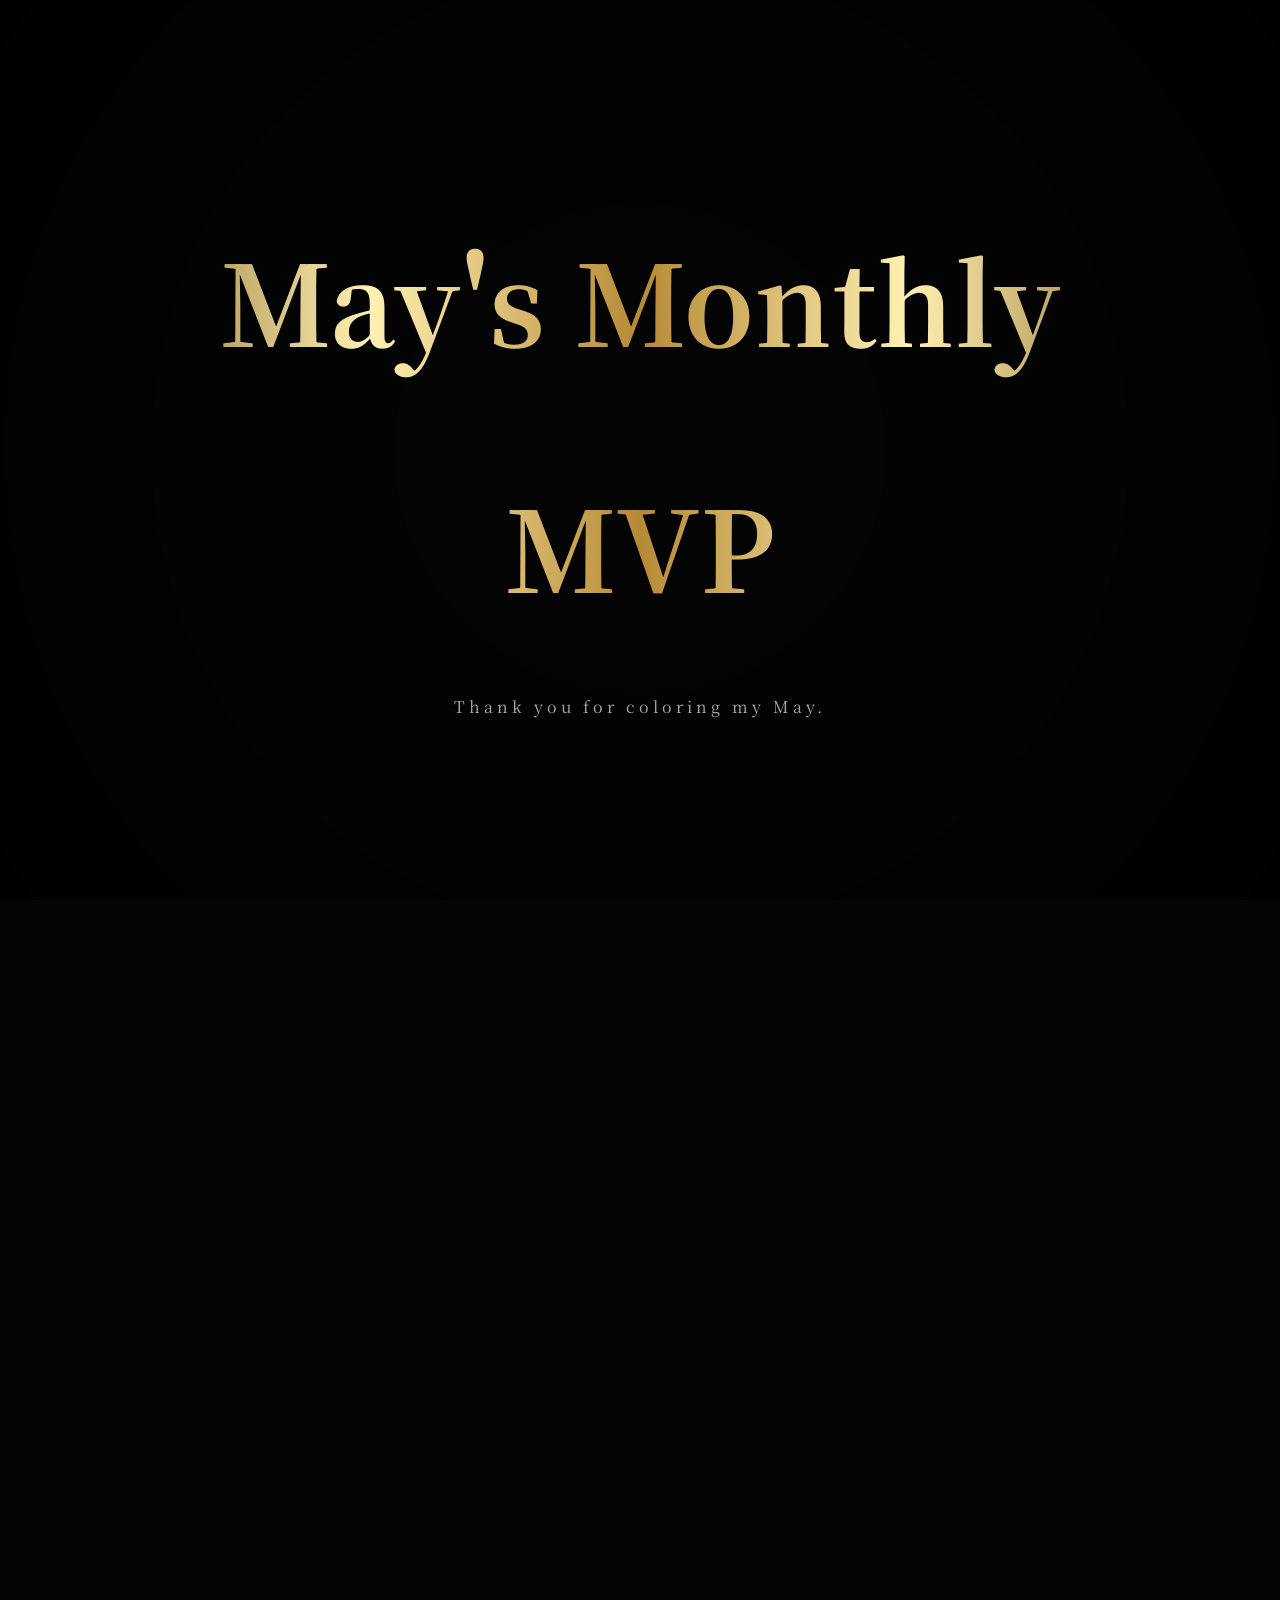
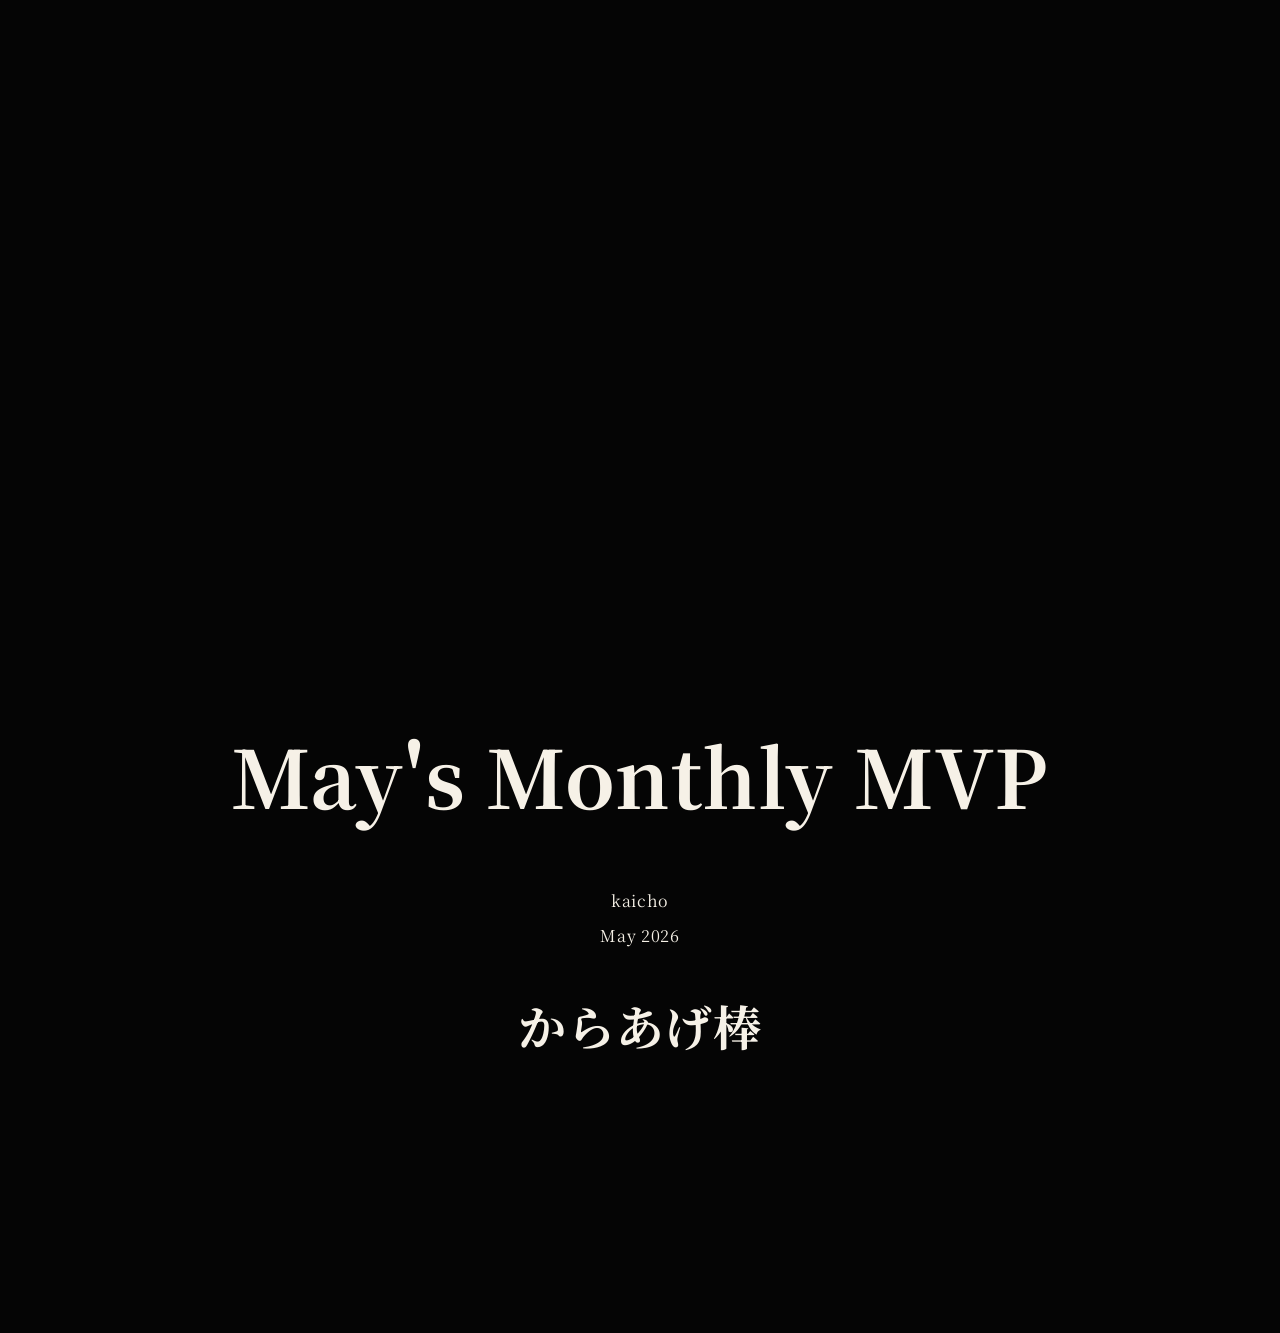
==== commit 2b8ce5b3: "Update index.html" ====
--- a/index.html
+++ b/index.html
@@ -7,14 +7,6 @@
   <link rel="stylesheet" href="style.css">
 </head>
 <body>
-
-<audio id="bgm" loop>
-  <source src="bgm.mp3" type="audio/mpeg">
-</audio>
-
-<audio id="notification">
-  <source src="notification.mp3" type="audio/mpeg">
-</audio>
 
 <canvas id="particles"></canvas>
 
@@ -32,9 +24,6 @@
     <p class="subtitle">
       Thank you for coloring my May.
     </p>
-    <button id="musicBtn">
-      BGM PLAY
-    </button>
   </div>
 
 </section>
@@ -83,7 +72,7 @@
 
 <section class="section reveal">
   <div class="text-block">
-    <p>Sub僕はエンタメしかない</p>
+    <p>僕にはエンタメしかない</p>
     <p>エンタメしかできない</p>
     <p>もっと面白く</p>
     <p>他のコンテンツを寄せ付けない</p>
@@ -155,7 +144,7 @@
   <h2>May's Monthly MVP</h2>
   <p>kaicho</p>
   <p>May 2026</p>
-  <h3>からあげ棒</h3>
+  <h3 class="rainbow-text">からあげ棒</h3>
 </footer>
 
 <script src="script.js"></script>
--- a/style.css
+++ b/style.css
@@ -75,20 +75,22 @@
 }
 
 @keyframes popup{
-
+  0%{
+    opacity:0;
+    transform:translateY(-20px);
+  }
   15%{
     opacity:1;
     transform:translateY(0);
   }
-
   85%{
     opacity:1;
-  }
-
+    transform:translateY(0);
+  }
   100%{
     opacity:0;
-  }
-
+    transform:translateY(0);
+  }
 }
 
 h1{
@@ -216,21 +218,19 @@
 
 .reveal{
   opacity:0;
-  transform:translateY(40px);
+  transform:translateY(30px);
   transition:2s ease;
 }
 
 .reveal.show{
   opacity:1;
-  transform:none;
+  transform:translateY(0);
 }
 
 @media(max-width:768px){
-
   .popup{
     width:90%;
     left:5%;
     text-align:center;
   }
-
-}
+}
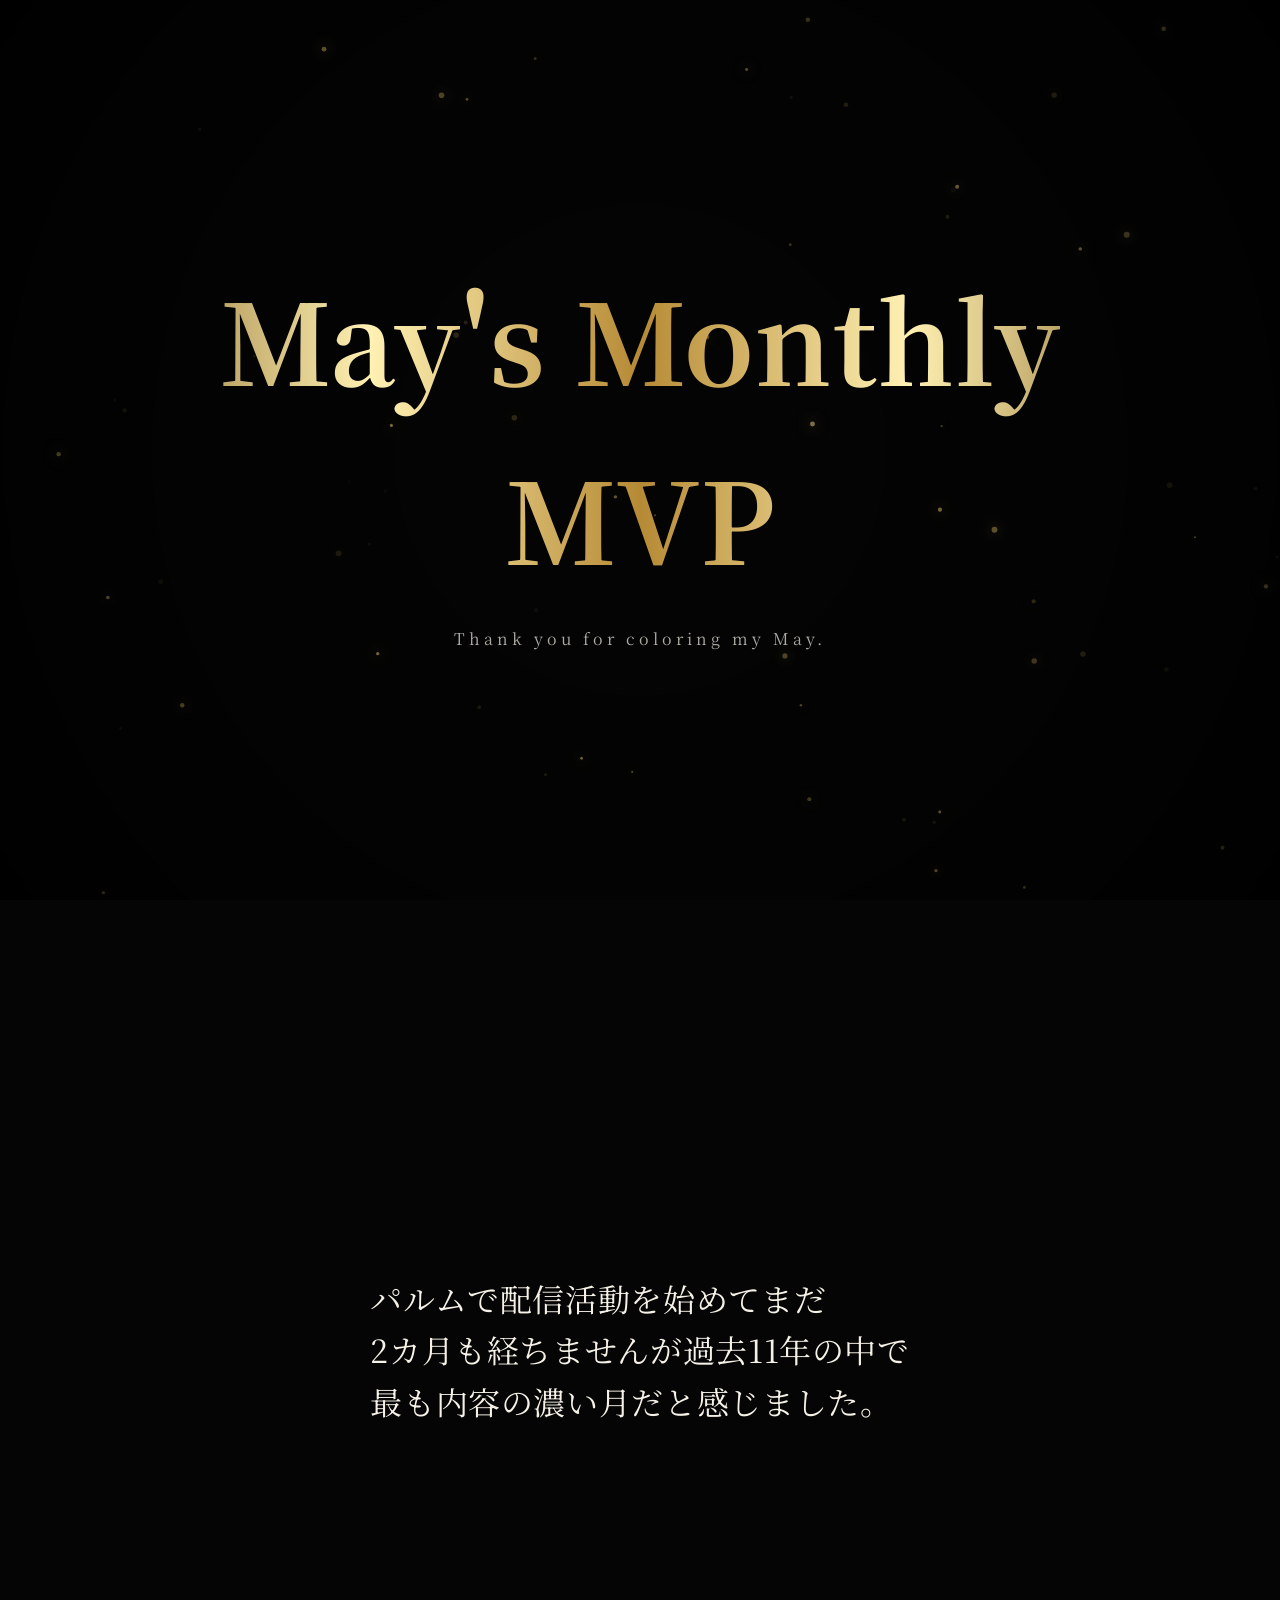
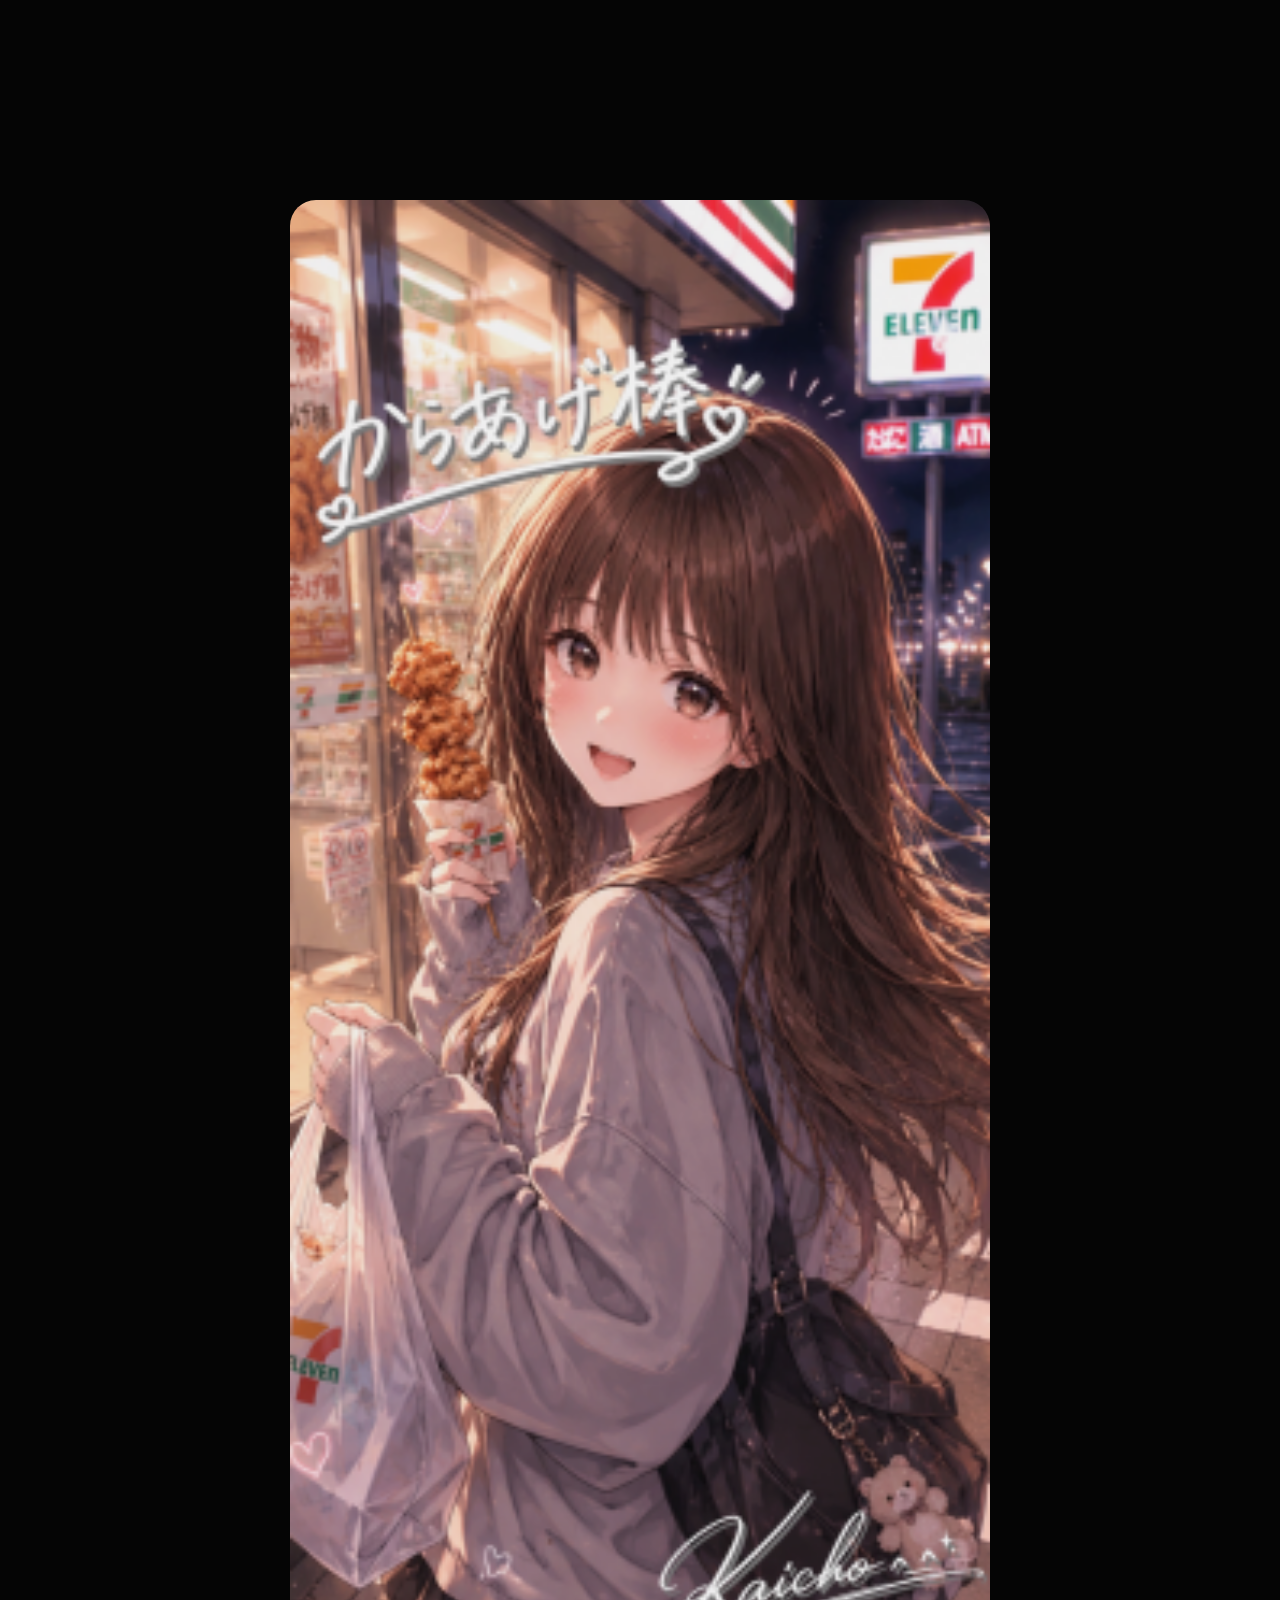
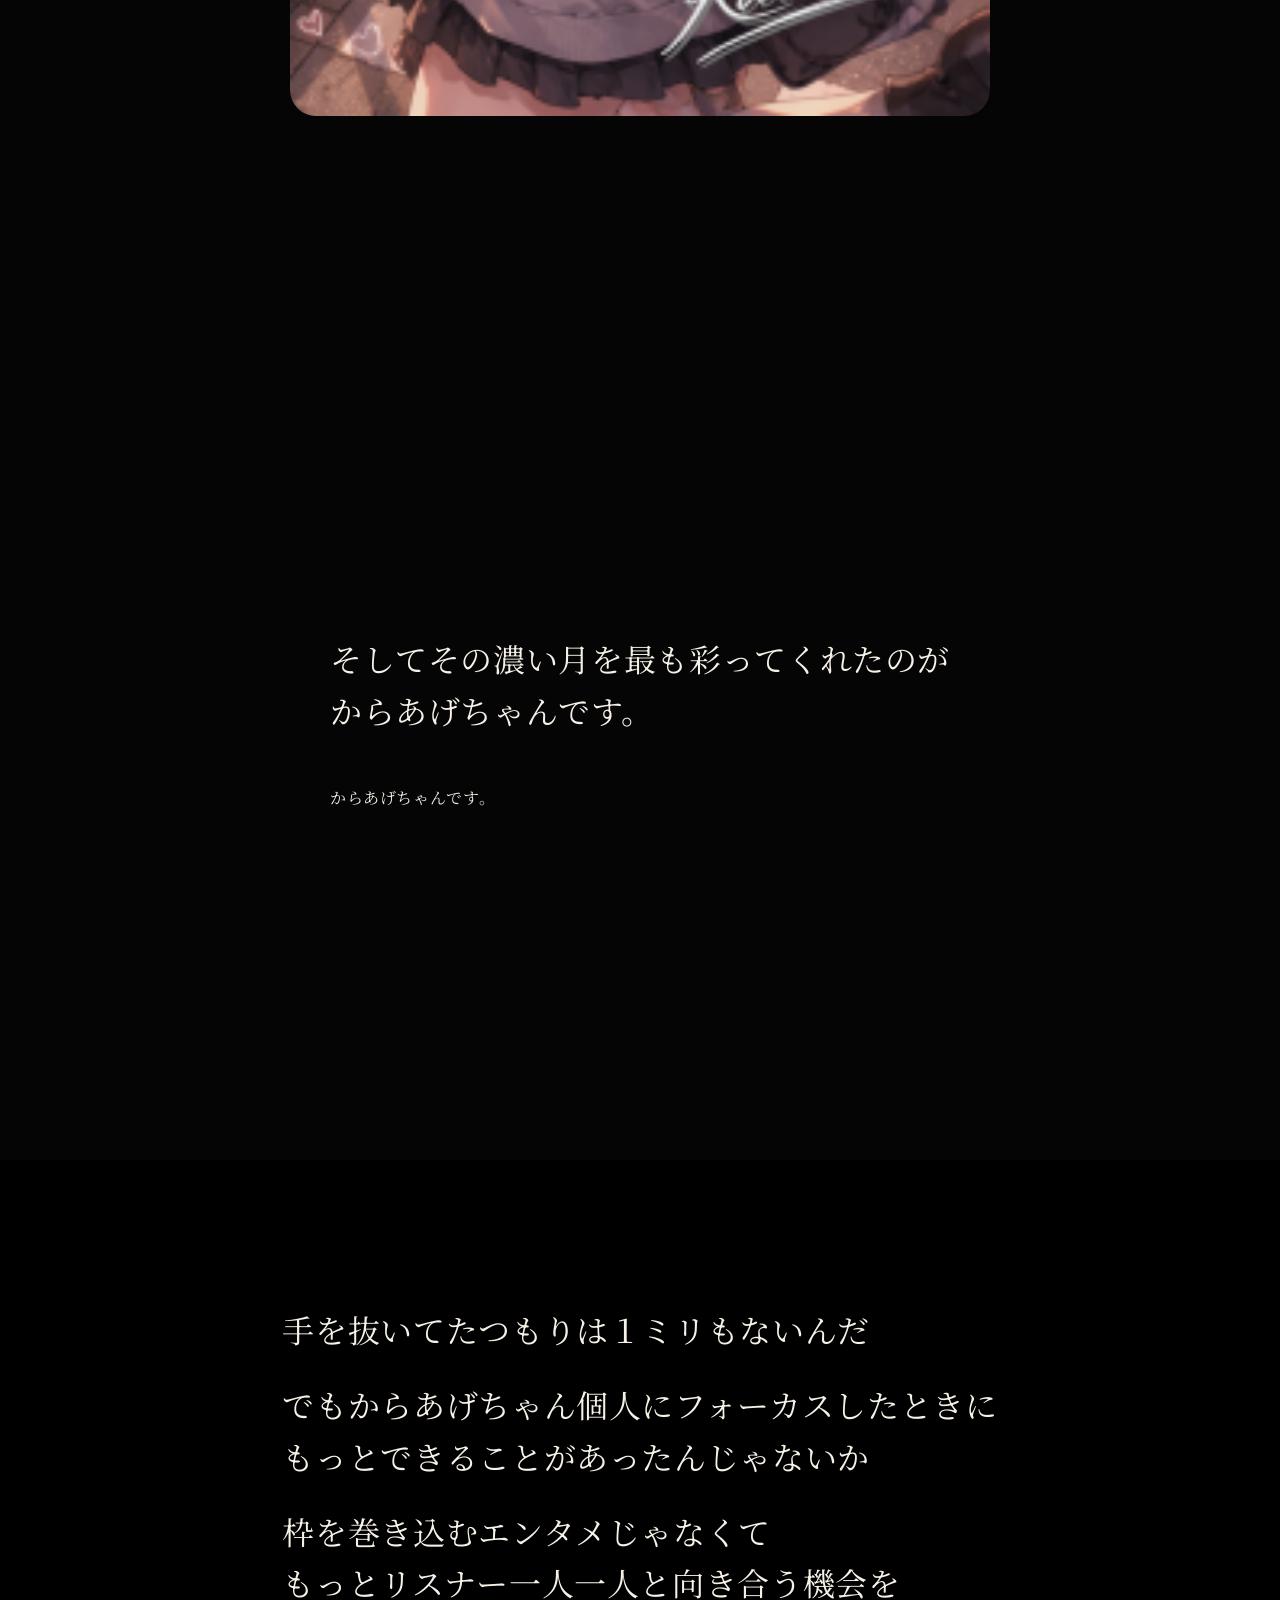
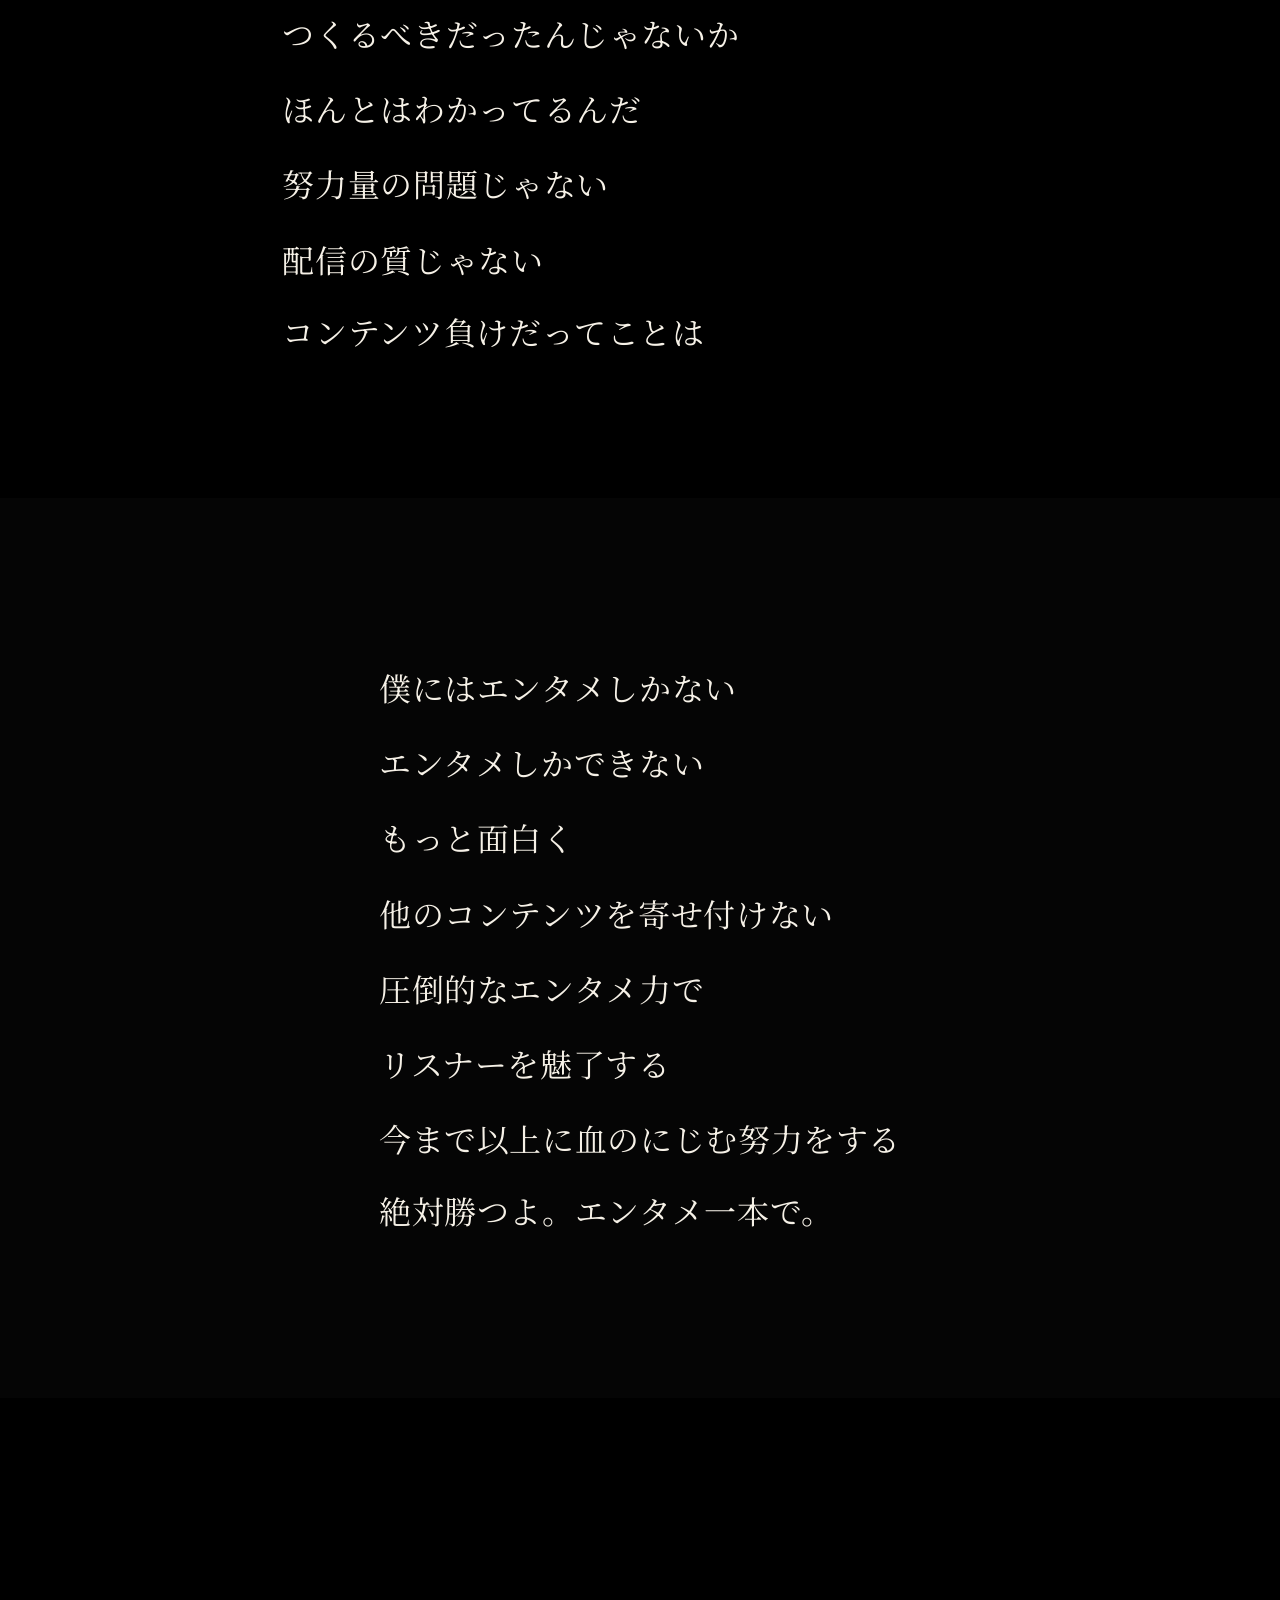
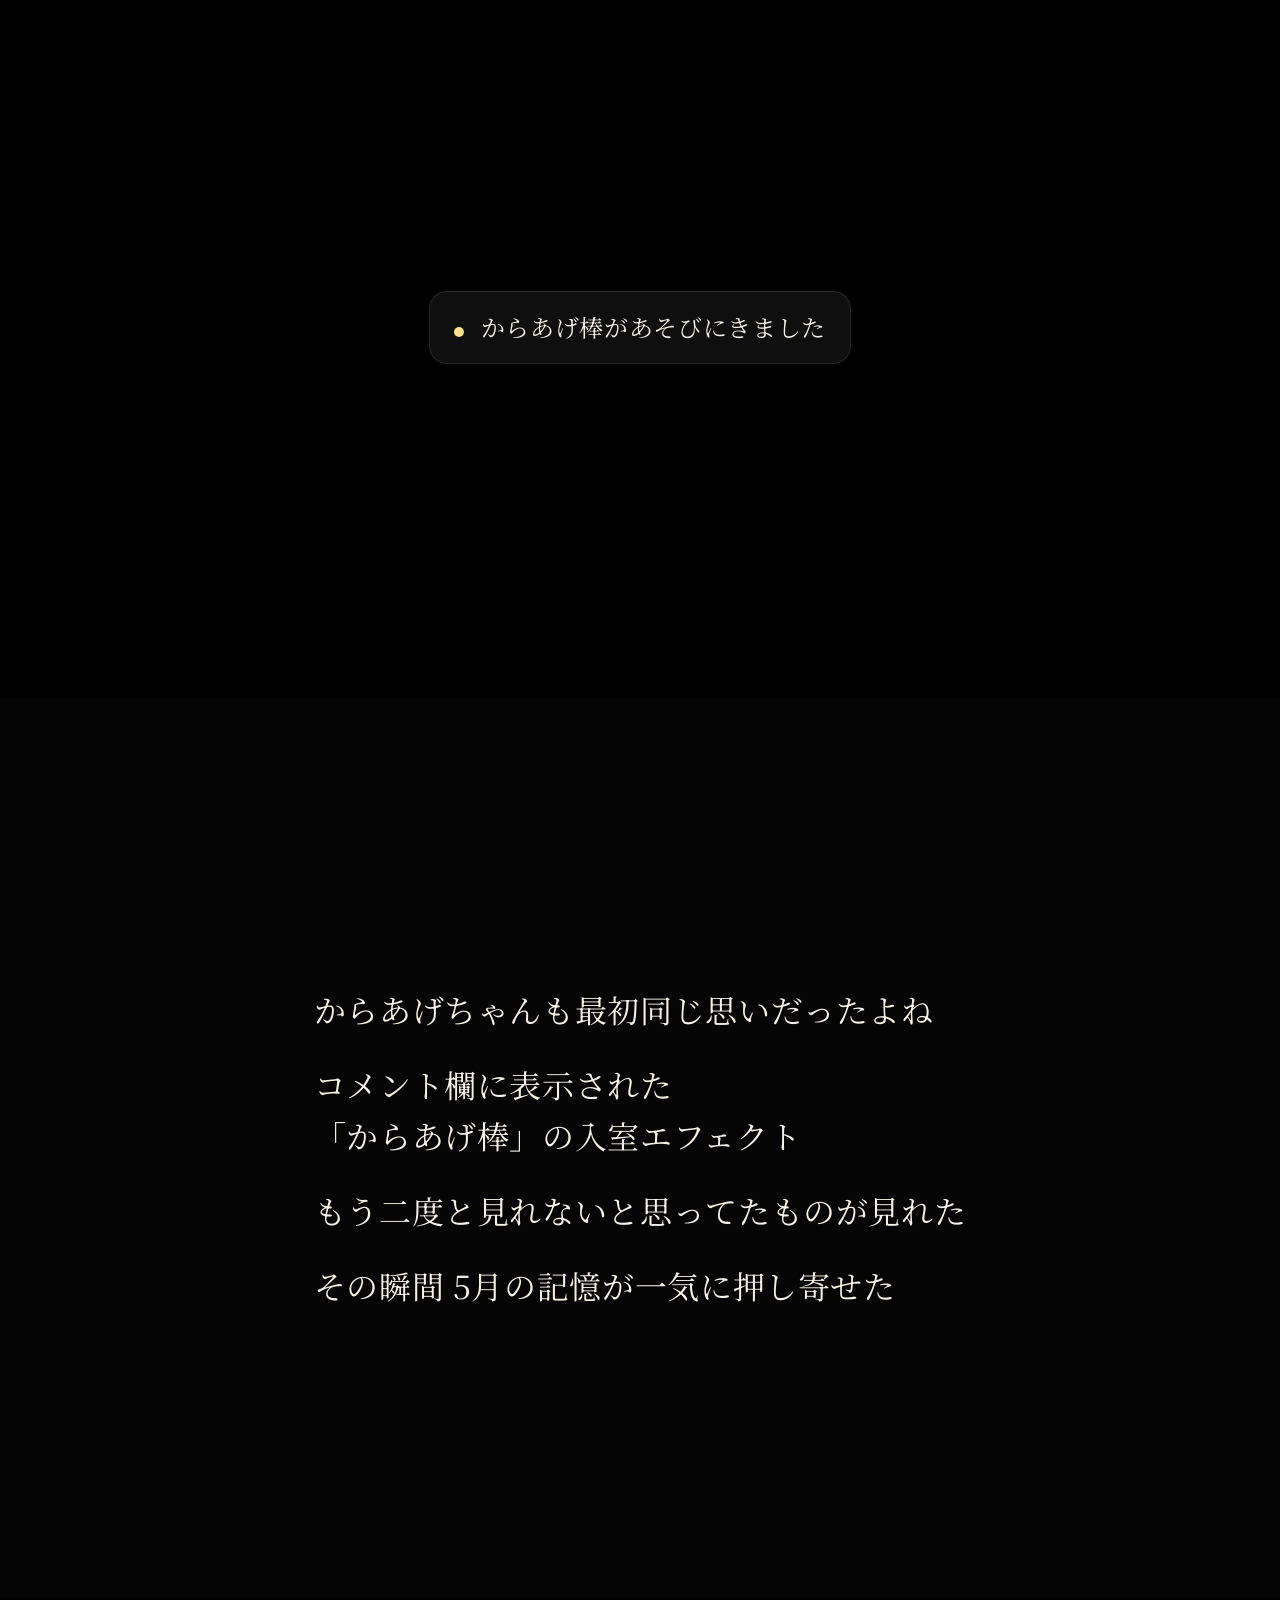
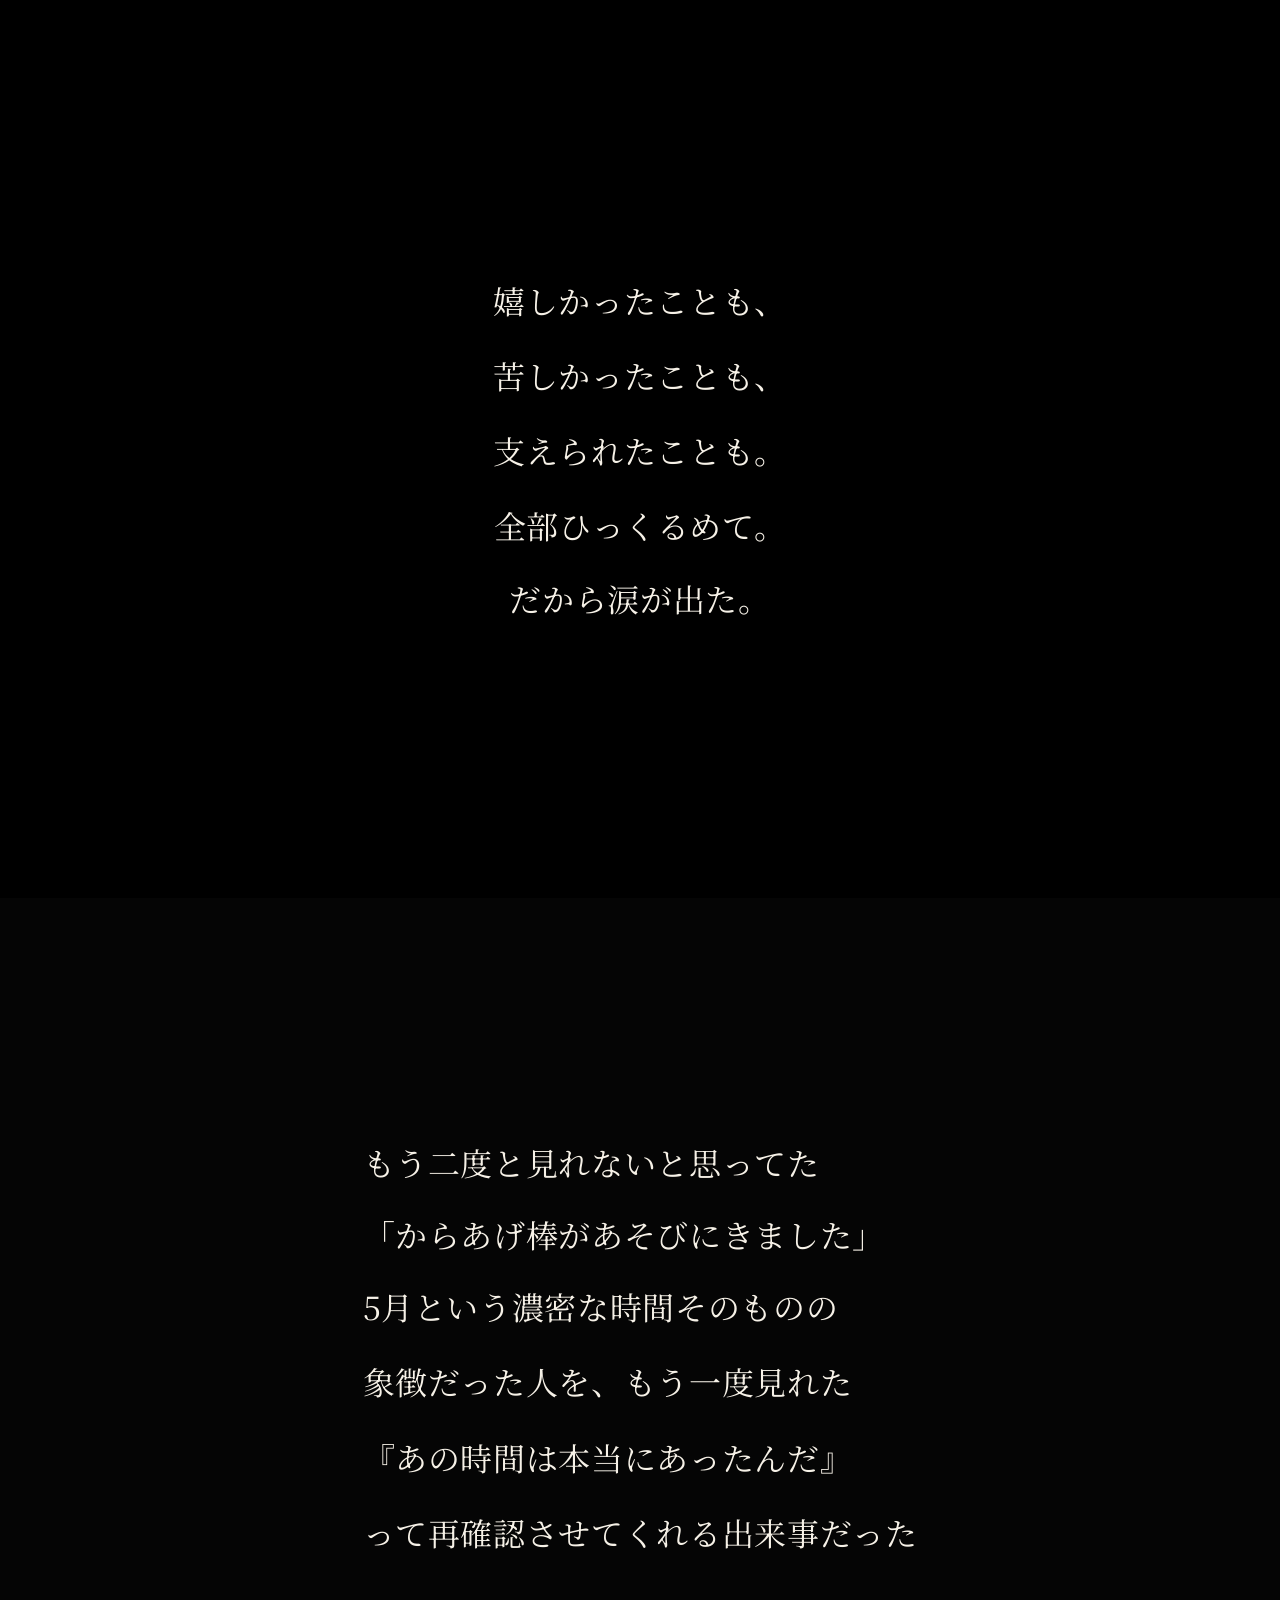
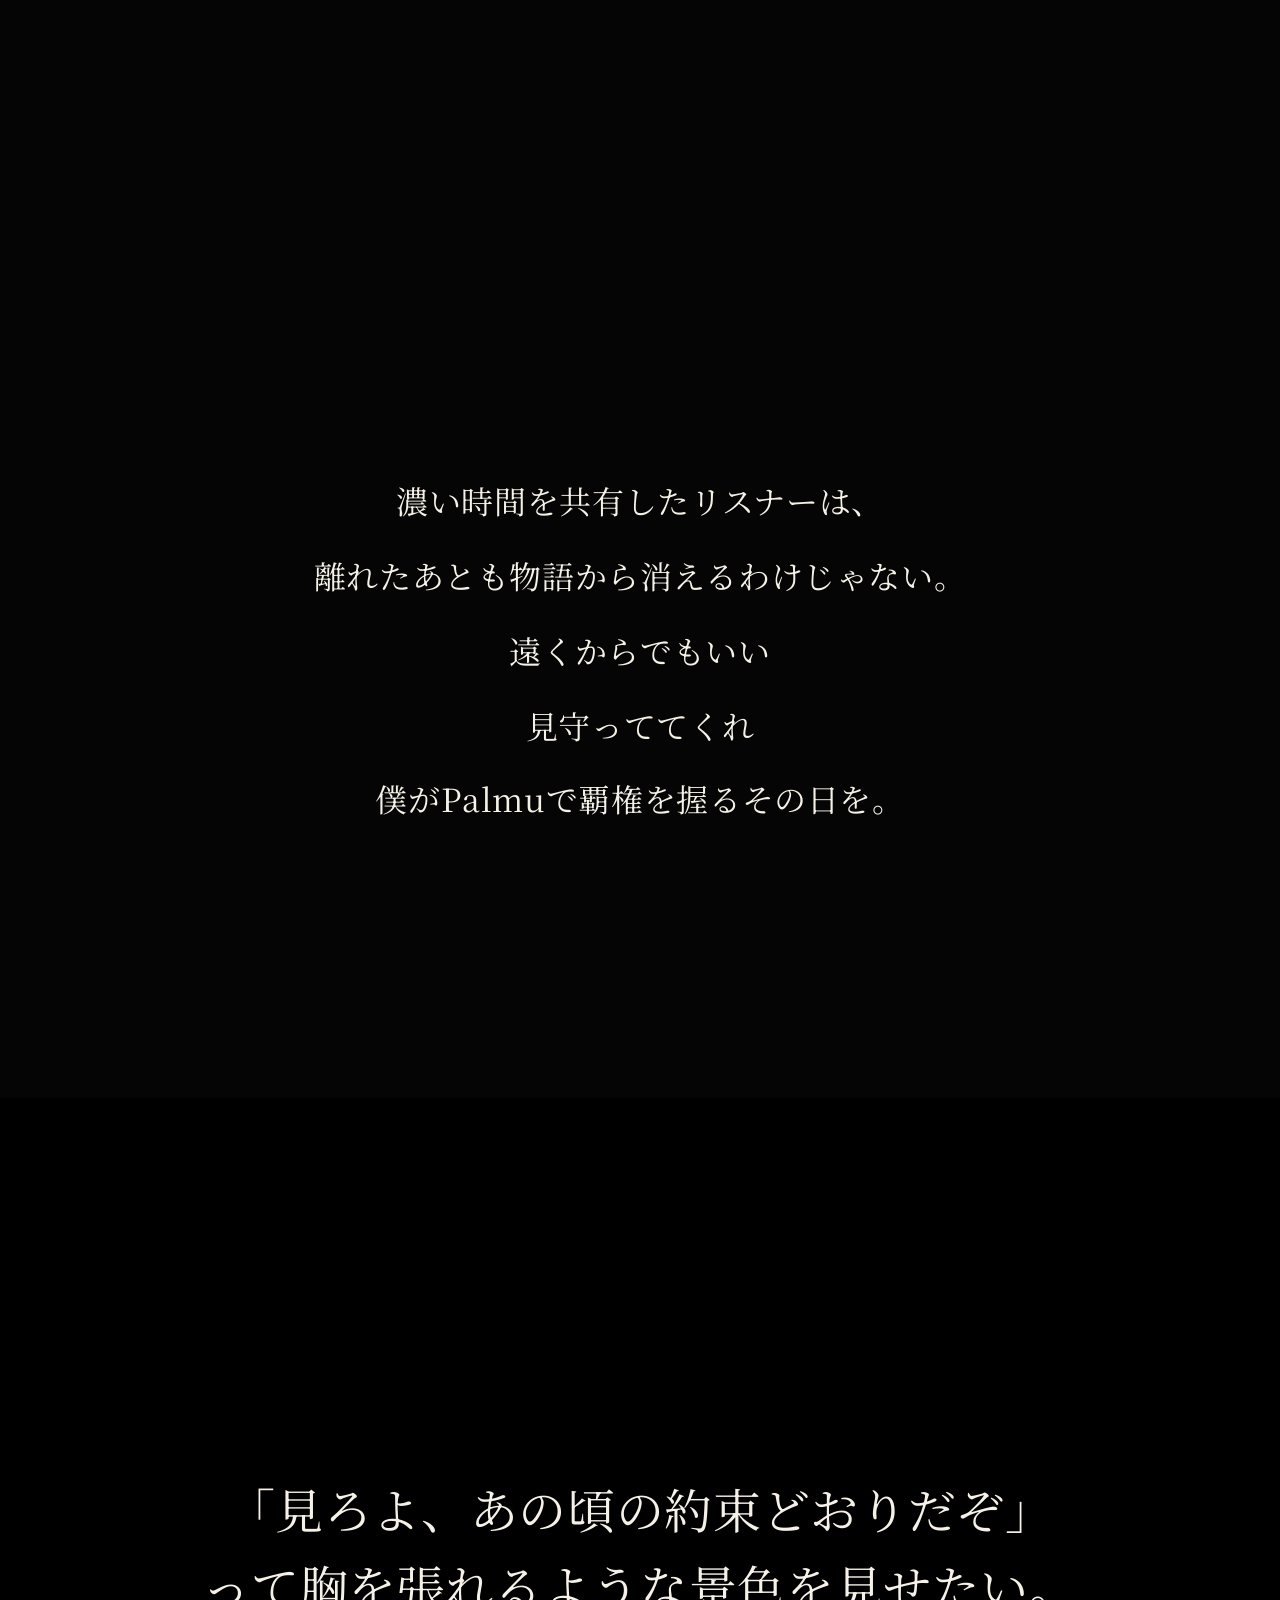
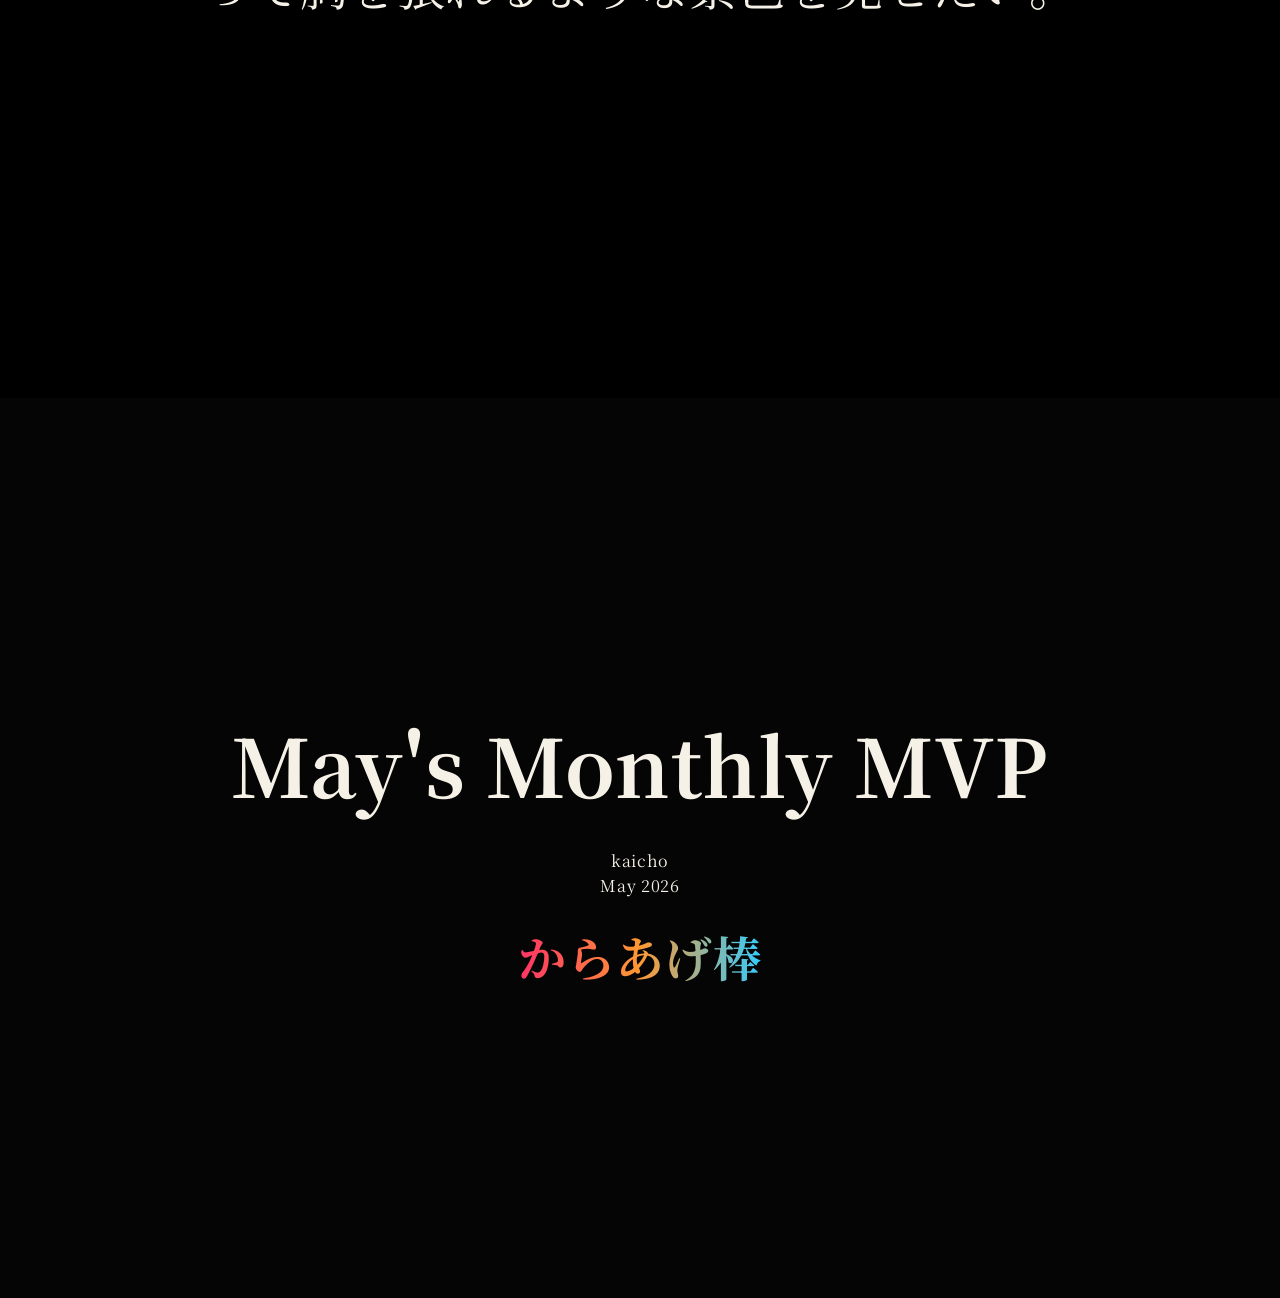
==== commit 8aa4f128: "Update index.html" ====
--- a/index.html
+++ b/index.html
@@ -45,7 +45,10 @@
 <section class="section reveal">
   <div class="text-block">
     <p>
-      And that rich month was colored most by<br>
+      <p>
+  そしてその濃い月を最も彩ってくれたのが<br>
+  からあげちゃんです。
+</p><br>
       からあげちゃんです。
     </p>
   </div>
--- a/style.css
+++ b/style.css
@@ -1,6 +1,4 @@
-/* style.css */
-
-@import url('https://fonts.googleapis.com/css2?family=Noto+Serif+JP:wght@200;400;700&display=swap');
+@import url('https://fonts.googleapis.com/css2?family=Noto+Serif+JP:wght=200;400;700&display=swap');
 
 *{
   margin:0;
@@ -17,7 +15,8 @@
   color:#f6f1e7;
   font-family:'Noto Serif JP',serif;
   overflow-x:hidden;
-  line-height:2.2;
+  /* ★行間を 2.2 から 1.6 に狭めて見やすく調整 */
+  line-height:1.6;
   letter-spacing:.04em;
 }
 
@@ -117,16 +116,6 @@
   letter-spacing:4px;
 }
 
-#musicBtn{
-  margin-top:50px;
-  background:rgba(255,255,255,.06);
-  border:1px solid rgba(255,255,255,.08);
-  color:white;
-  padding:14px 30px;
-  border-radius:999px;
-  cursor:pointer;
-}
-
 .section{
   min-height:100vh;
   display:flex;
@@ -139,13 +128,18 @@
   max-width:860px;
 }
 
+/* ★文章ごとの間隔が詰まりすぎないよう、段落の下に少し余白を追加 */
 .text-block p{
   font-size:clamp(1.1rem,3vw,2rem);
+  margin-bottom:1.5rem; 
+}
+.text-block p:last-child {
+  margin-bottom: 0;
 }
 
 .big{
   font-size:clamp(1.8rem,5vw,4rem);
-  line-height:1.6;
+  line-height:1.4;
 }
 
 .image-section{
@@ -227,6 +221,37 @@
   transform:translateY(0);
 }
 
+/* ★最後の「からあげ棒」用の美しい虹色グラデーション */
+.rainbow-text {
+  background: linear-gradient(
+    linear,
+    left top,
+    right top,
+    from(#ff3366),
+    to(#ff9933),
+    to(#33ccff),
+    to(#9933ff),
+    to(#ff3366)
+  );
+  background: linear-gradient(
+    90deg,
+    #ff3366,
+    #ff9933,
+    #33ccff,
+    #9933ff,
+    #ff3366
+  );
+  -webkit-background-clip: text;
+  -webkit-text-fill-color: transparent;
+  background-size: 200% auto;
+  animation: rainbowMove 6s linear infinite; /* ゆるやかに虹色が動くで */
+}
+
+@keyframes rainbowMove {
+  0% { background-position: 0% center; }
+  100% { background-position: 200% center; }
+}
+
 @media(max-width:768px){
   .popup{
     width:90%;
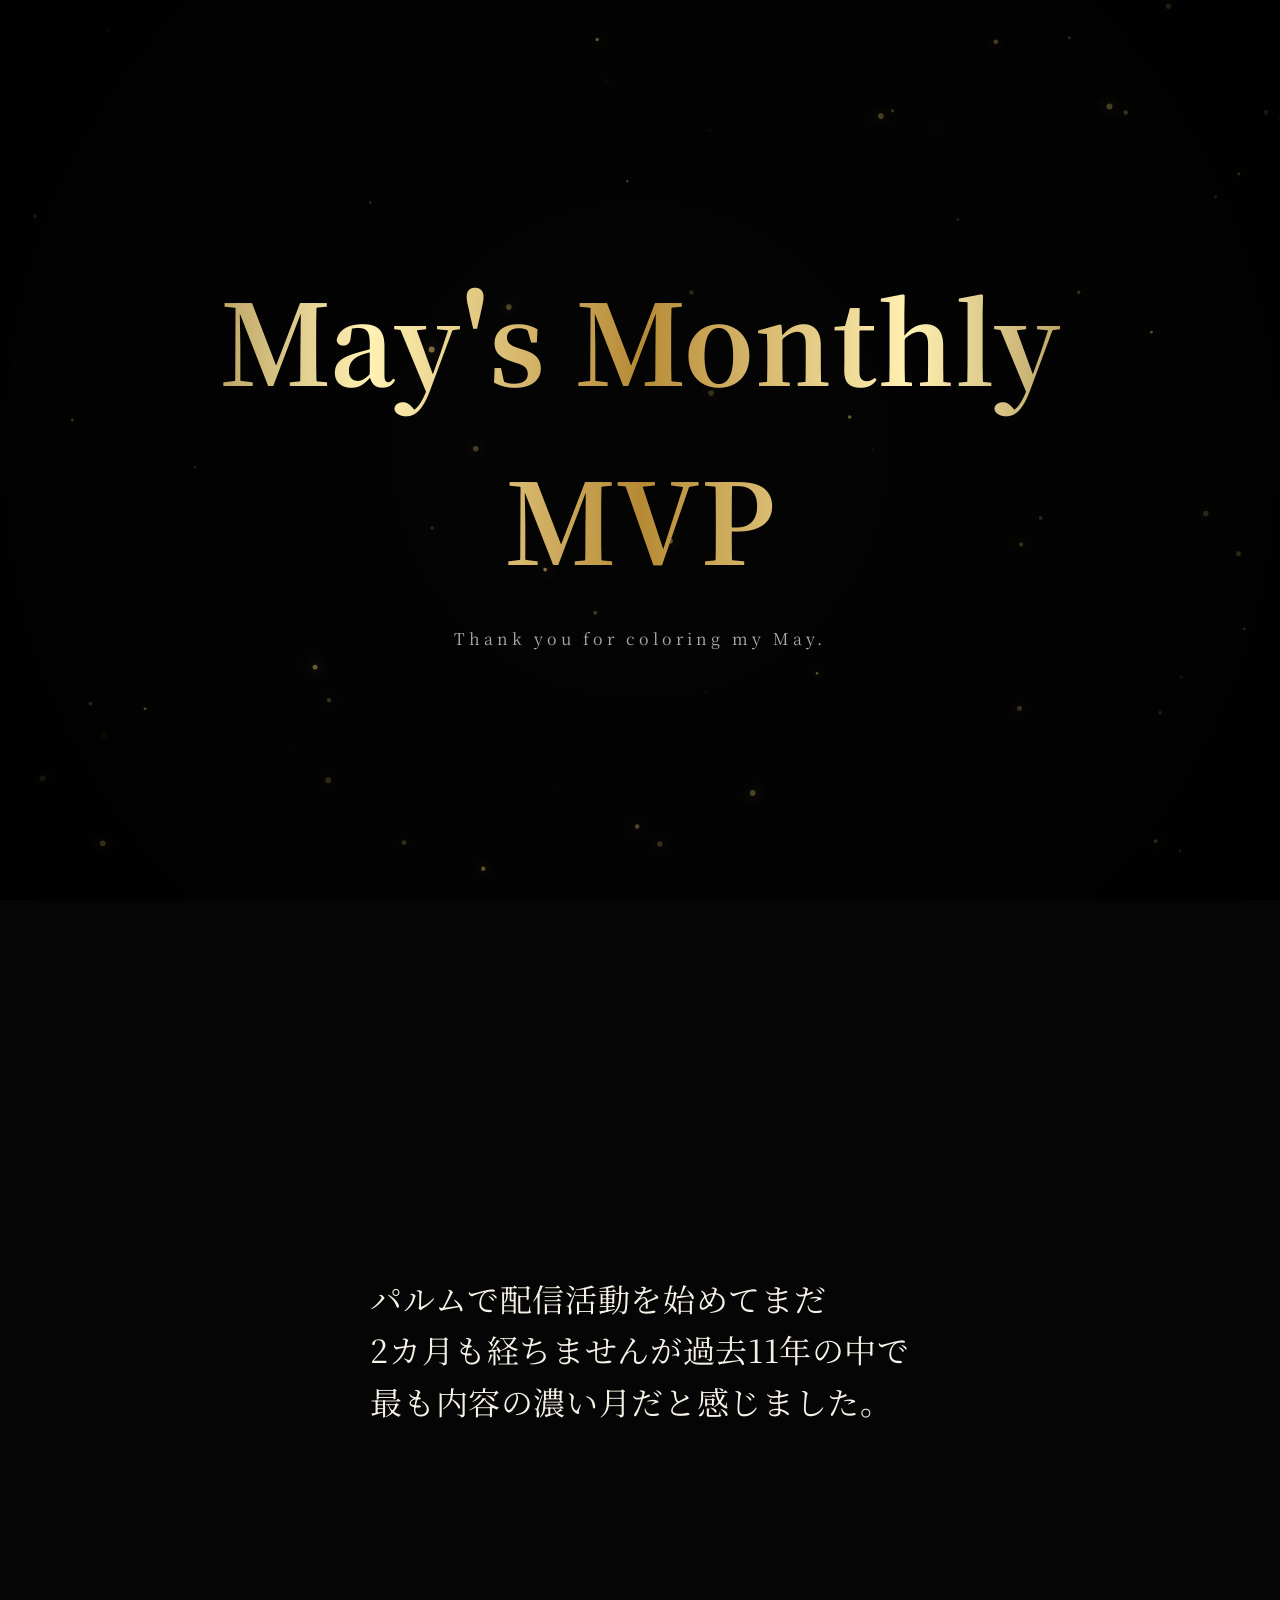
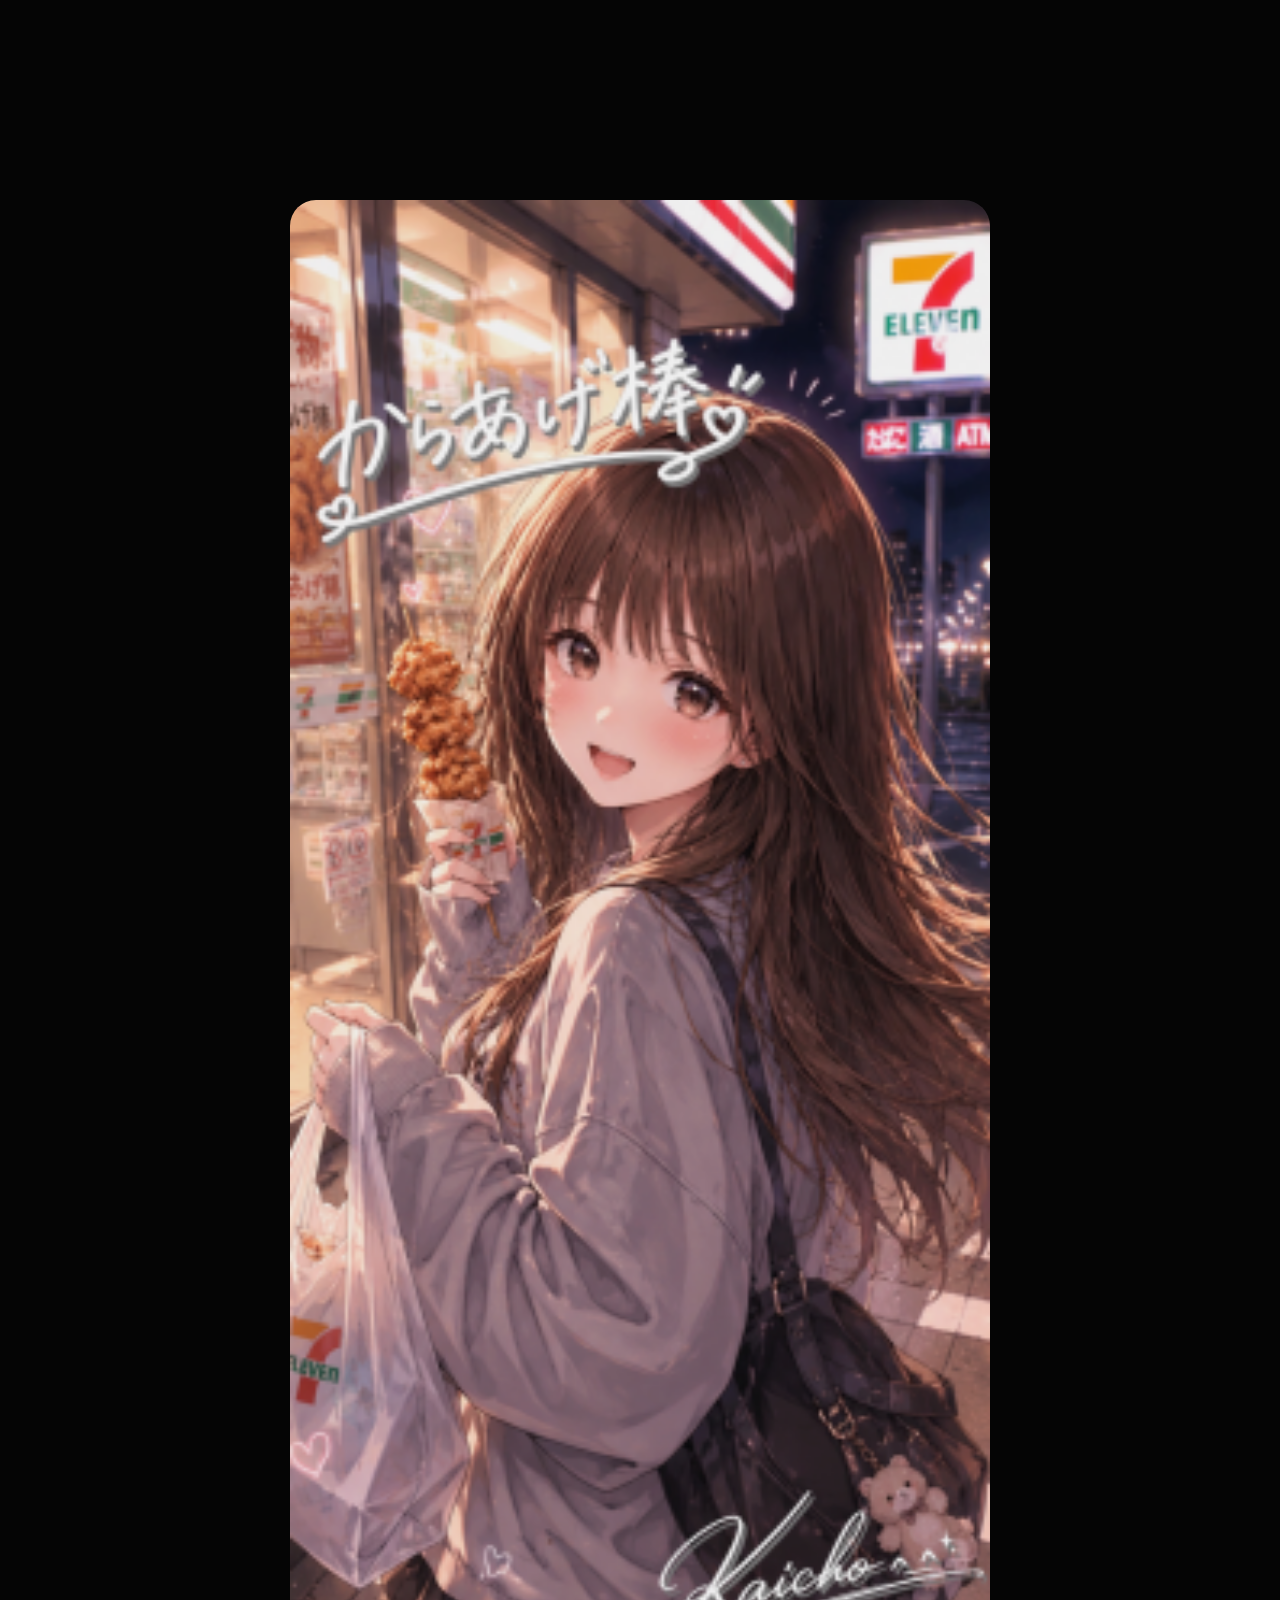
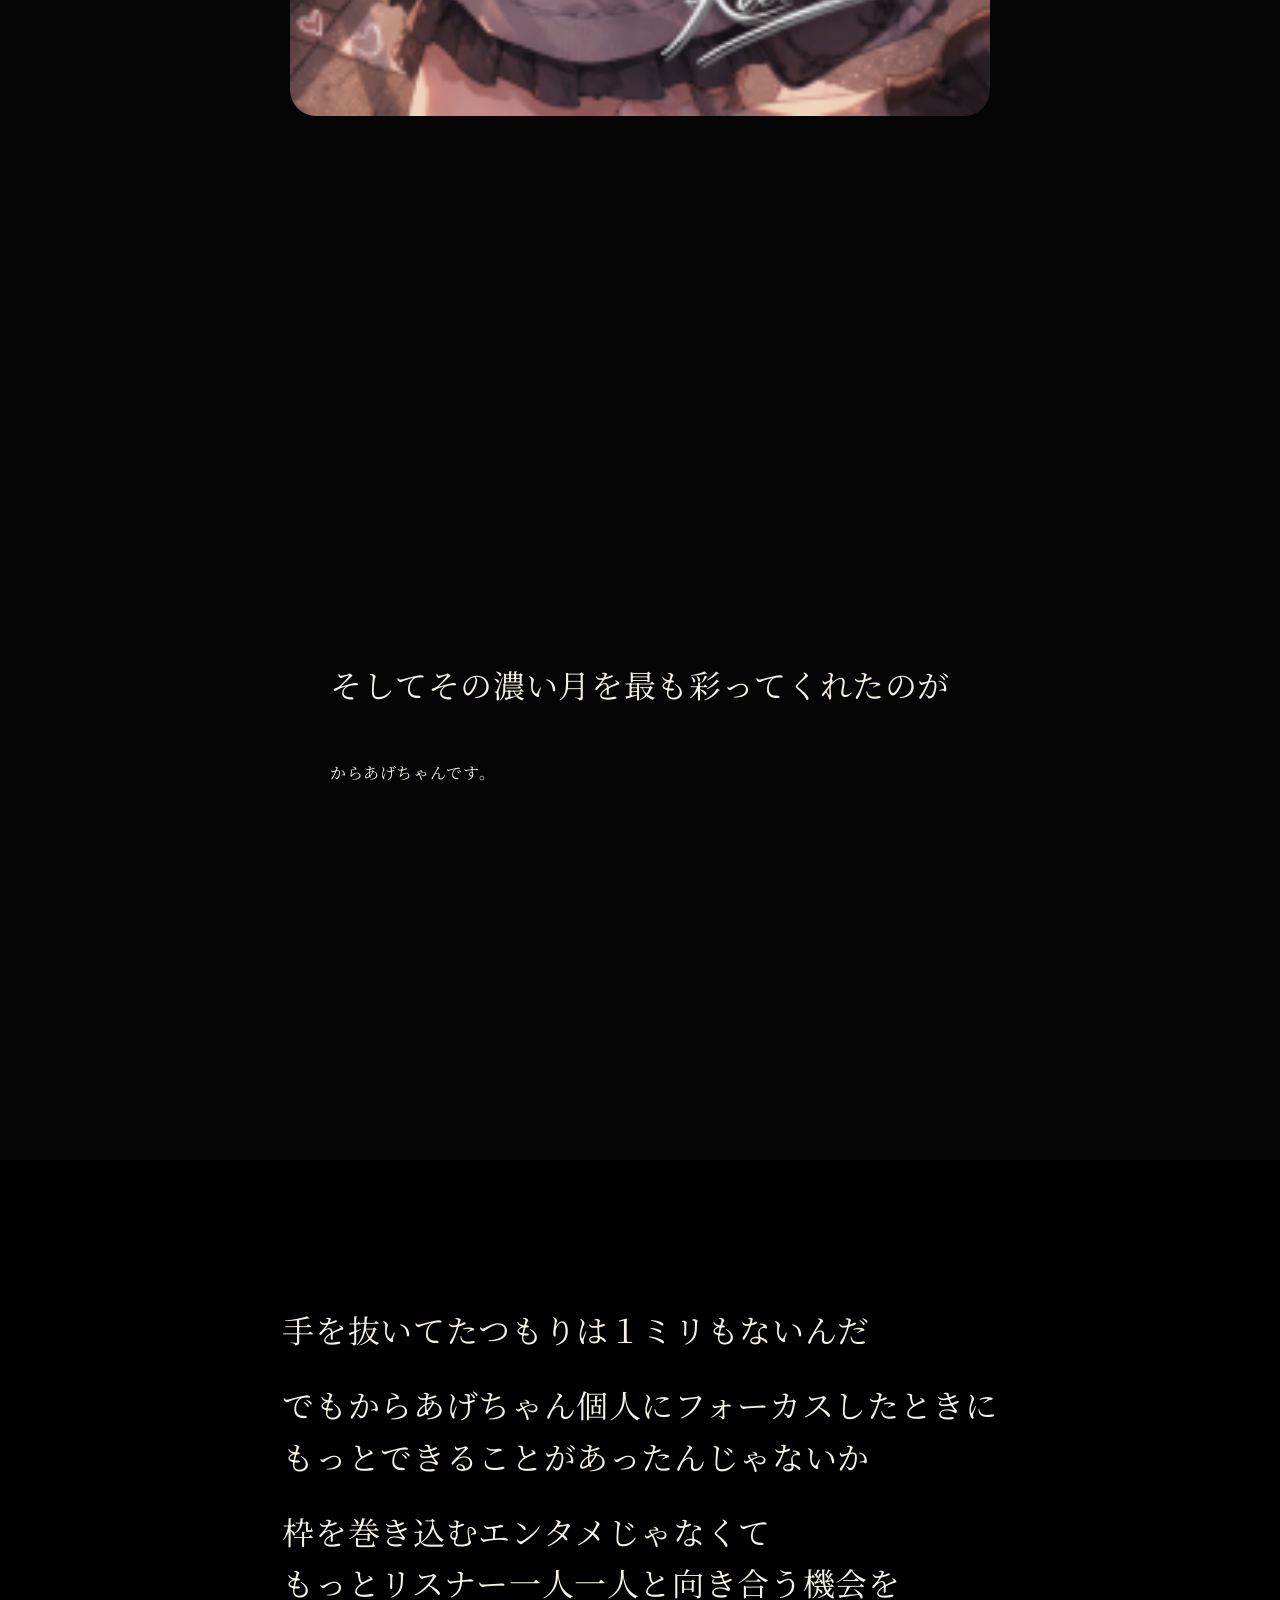
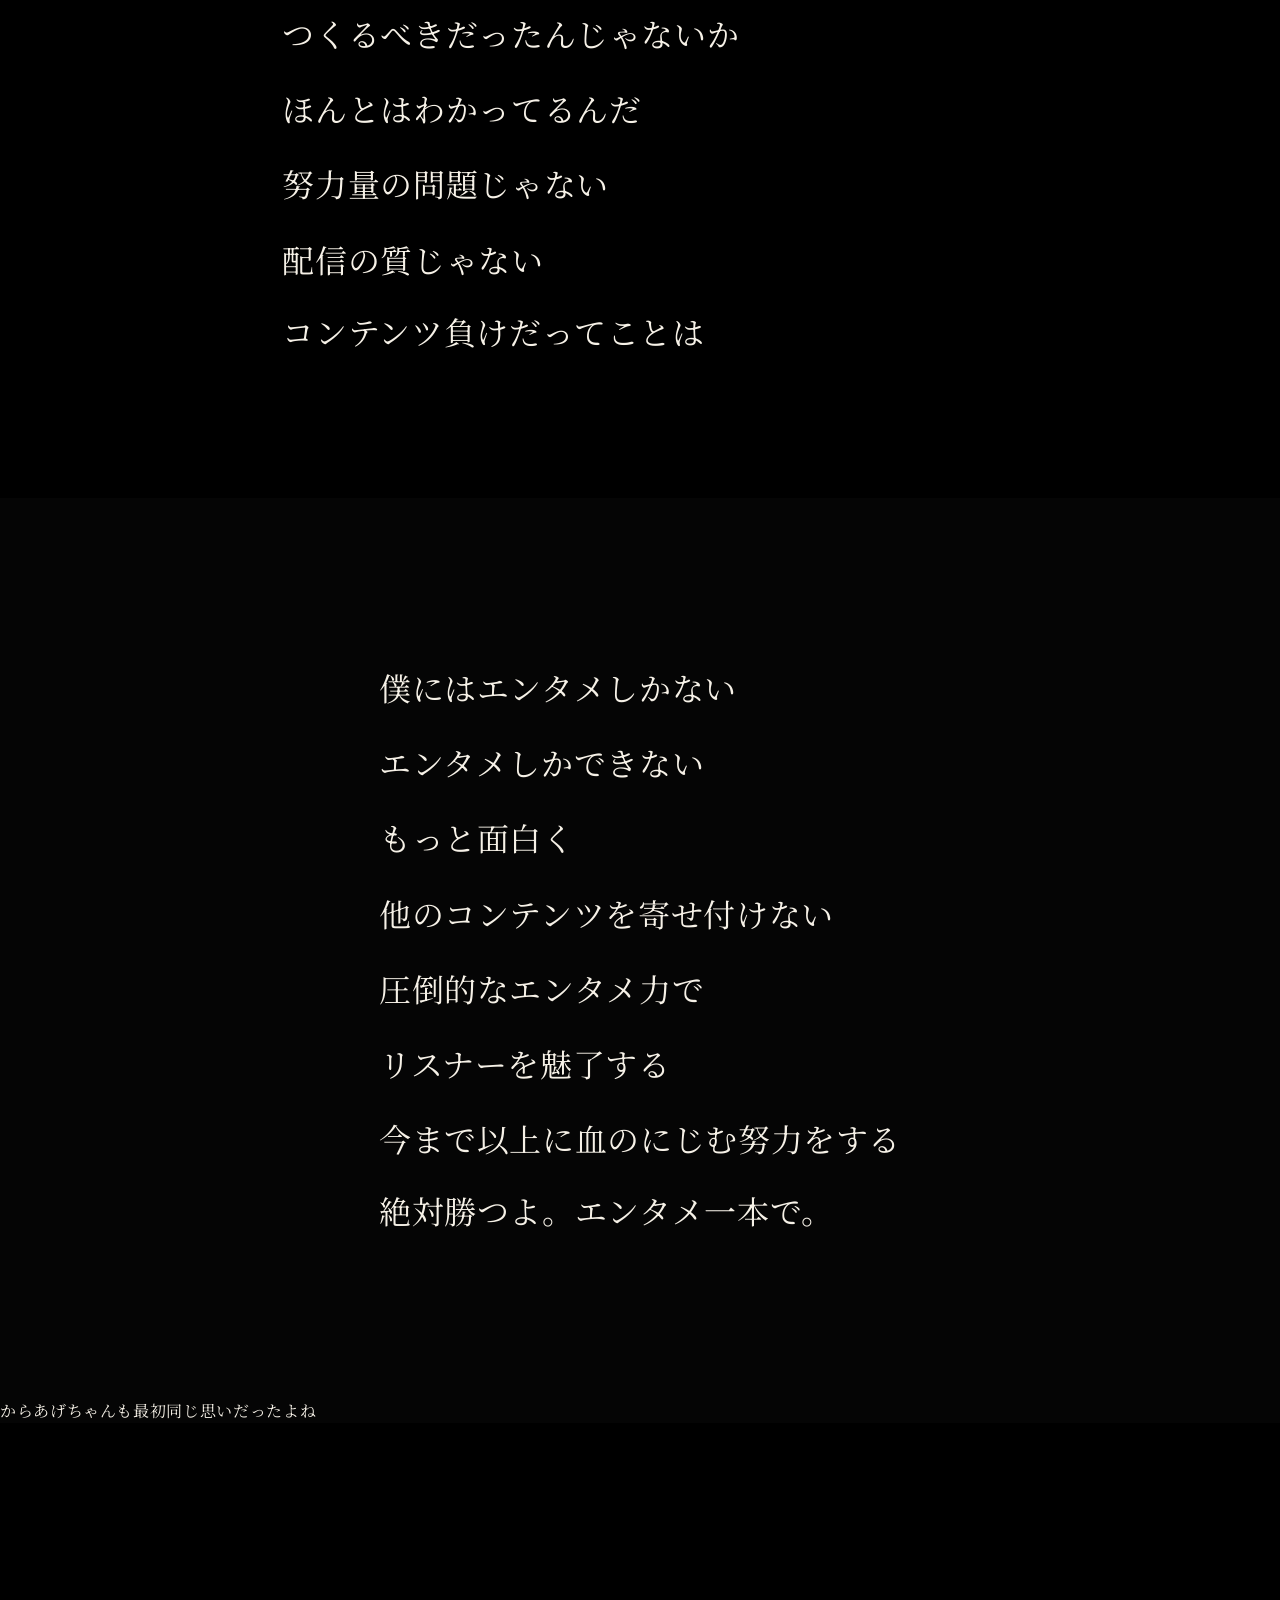
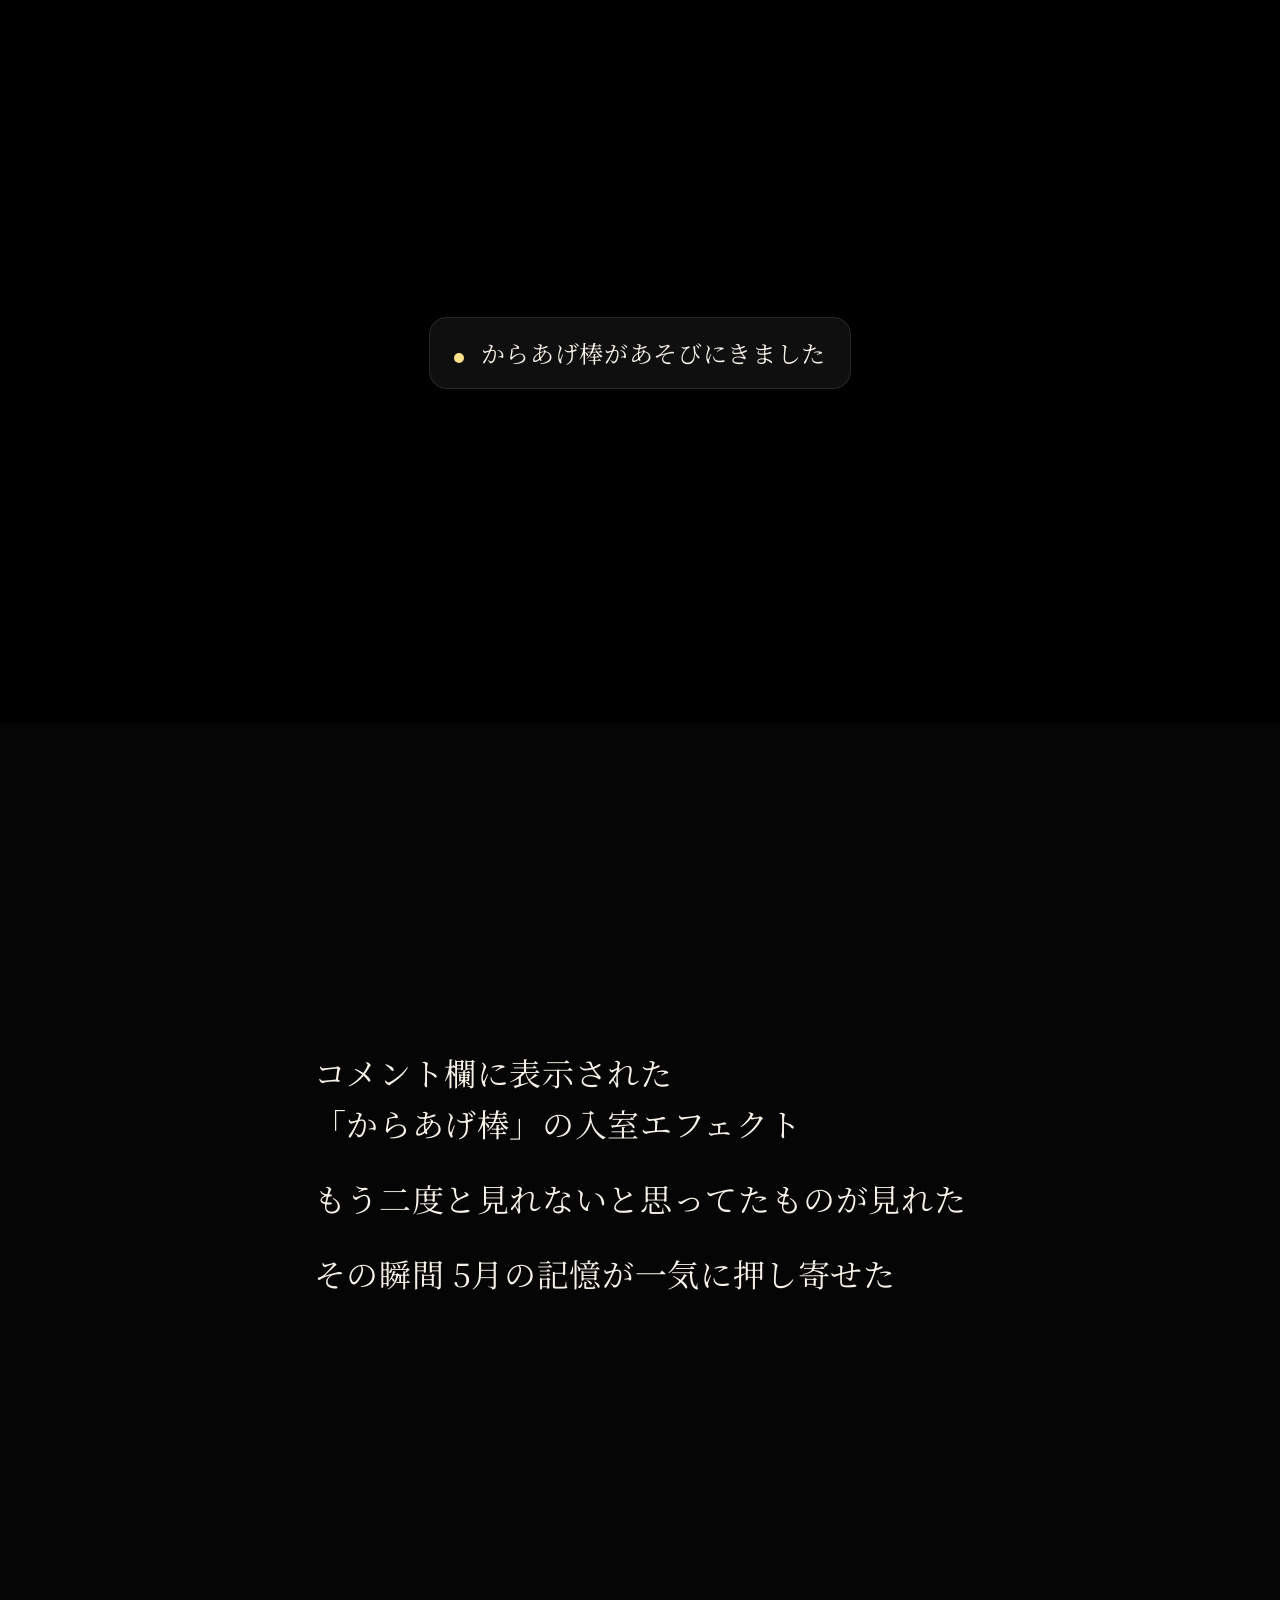
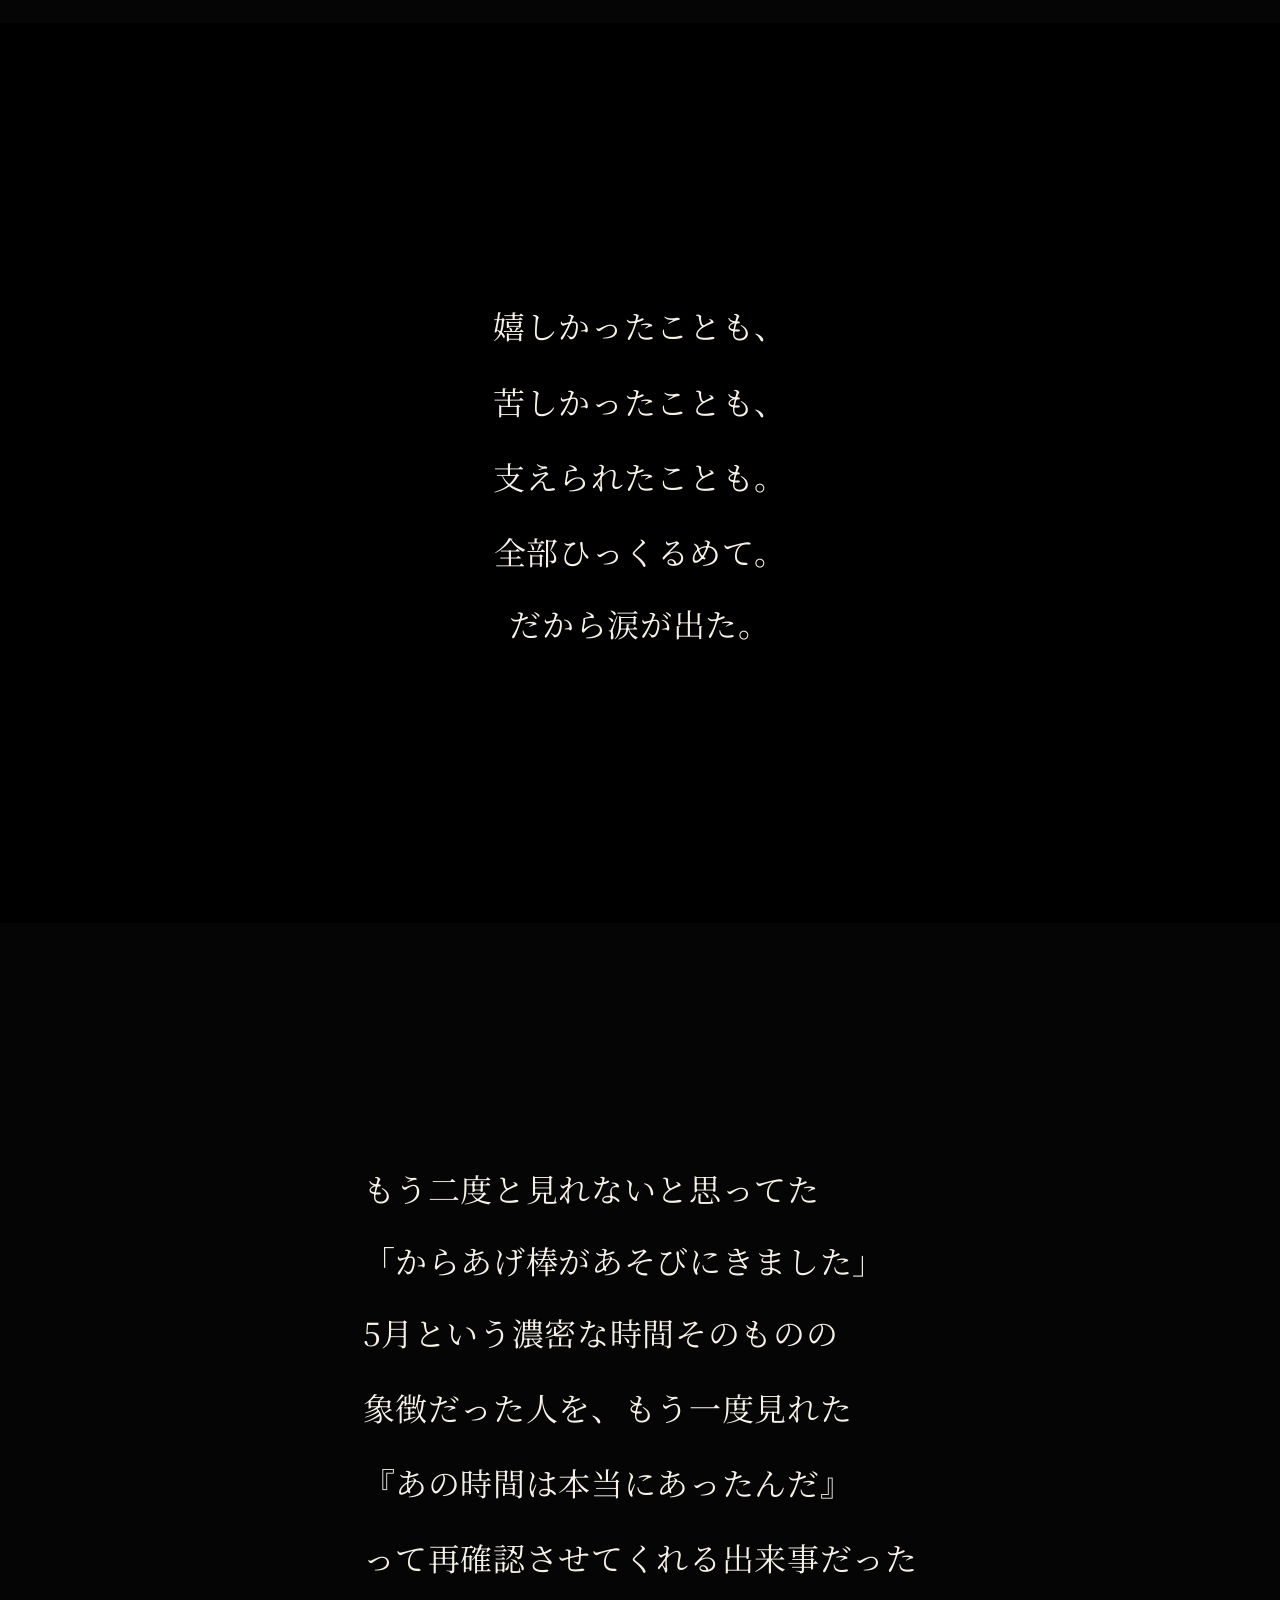
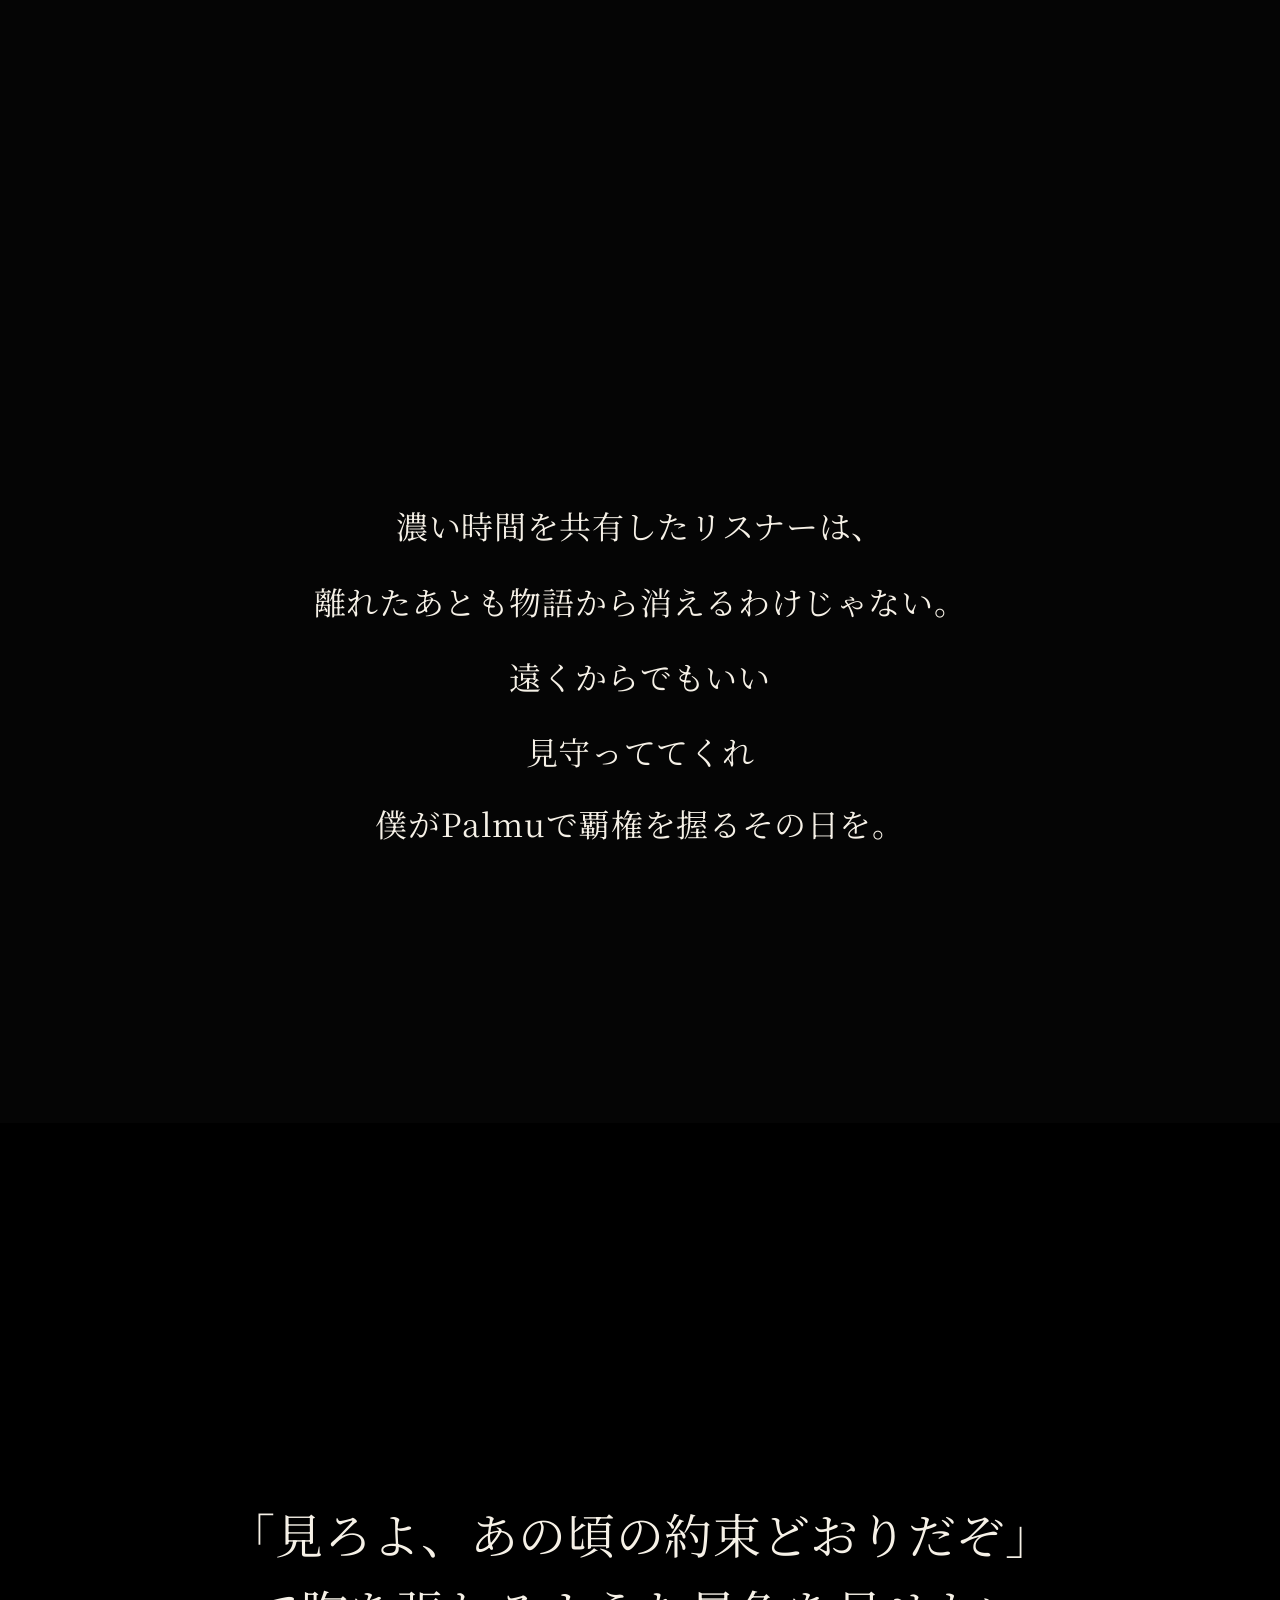
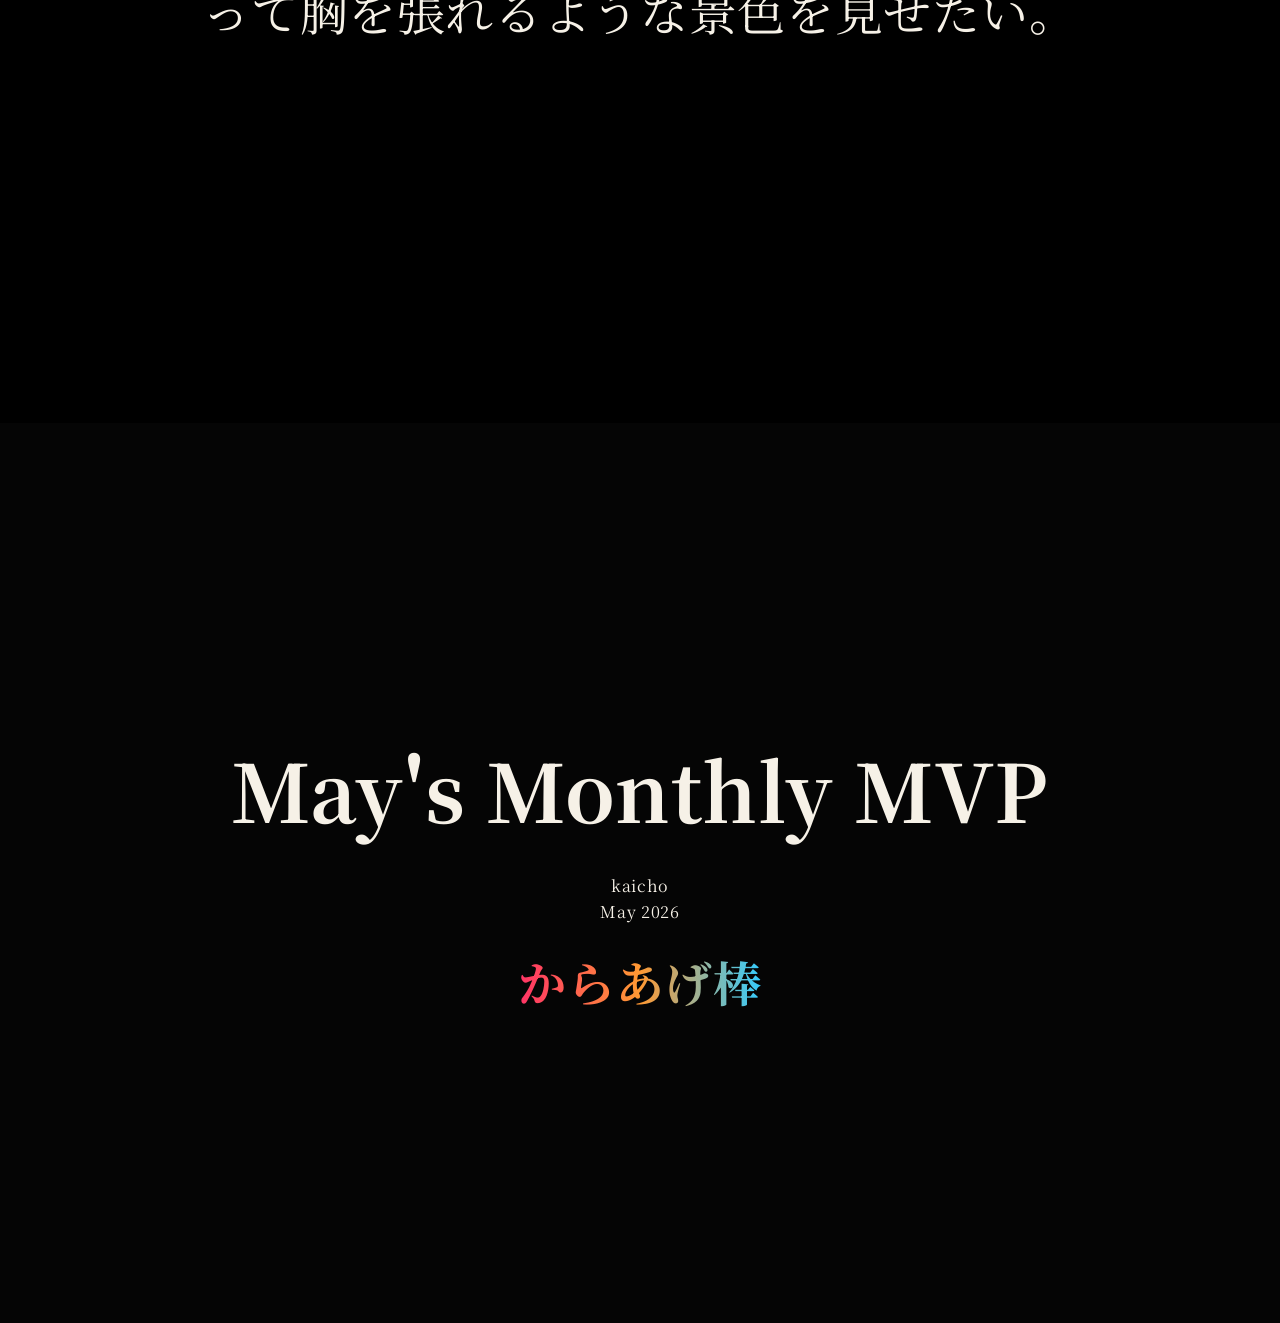
==== commit 68ceca48: "Update index.html" ====
--- a/index.html
+++ b/index.html
@@ -47,7 +47,6 @@
     <p>
       <p>
   そしてその濃い月を最も彩ってくれたのが<br>
-  からあげちゃんです。
 </p><br>
       からあげちゃんです。
     </p>
@@ -85,7 +84,7 @@
     <p class="big">絶対勝つよ。エンタメ一本で。</p>
   </div>
 </section>
-
+    <p>からあげちゃんも最初同じ思いだったよね</p>
 <section class="section reveal return-section">
   <div class="popup climax">
     <span class="dot"></span>
@@ -95,7 +94,6 @@
 
 <section class="section reveal">
   <div class="text-block">
-    <p>からあげちゃんも最初同じ思いだったよね</p>
     <p>
       コメント欄に表示された<br>
       「からあげ棒」の入室エフェクト
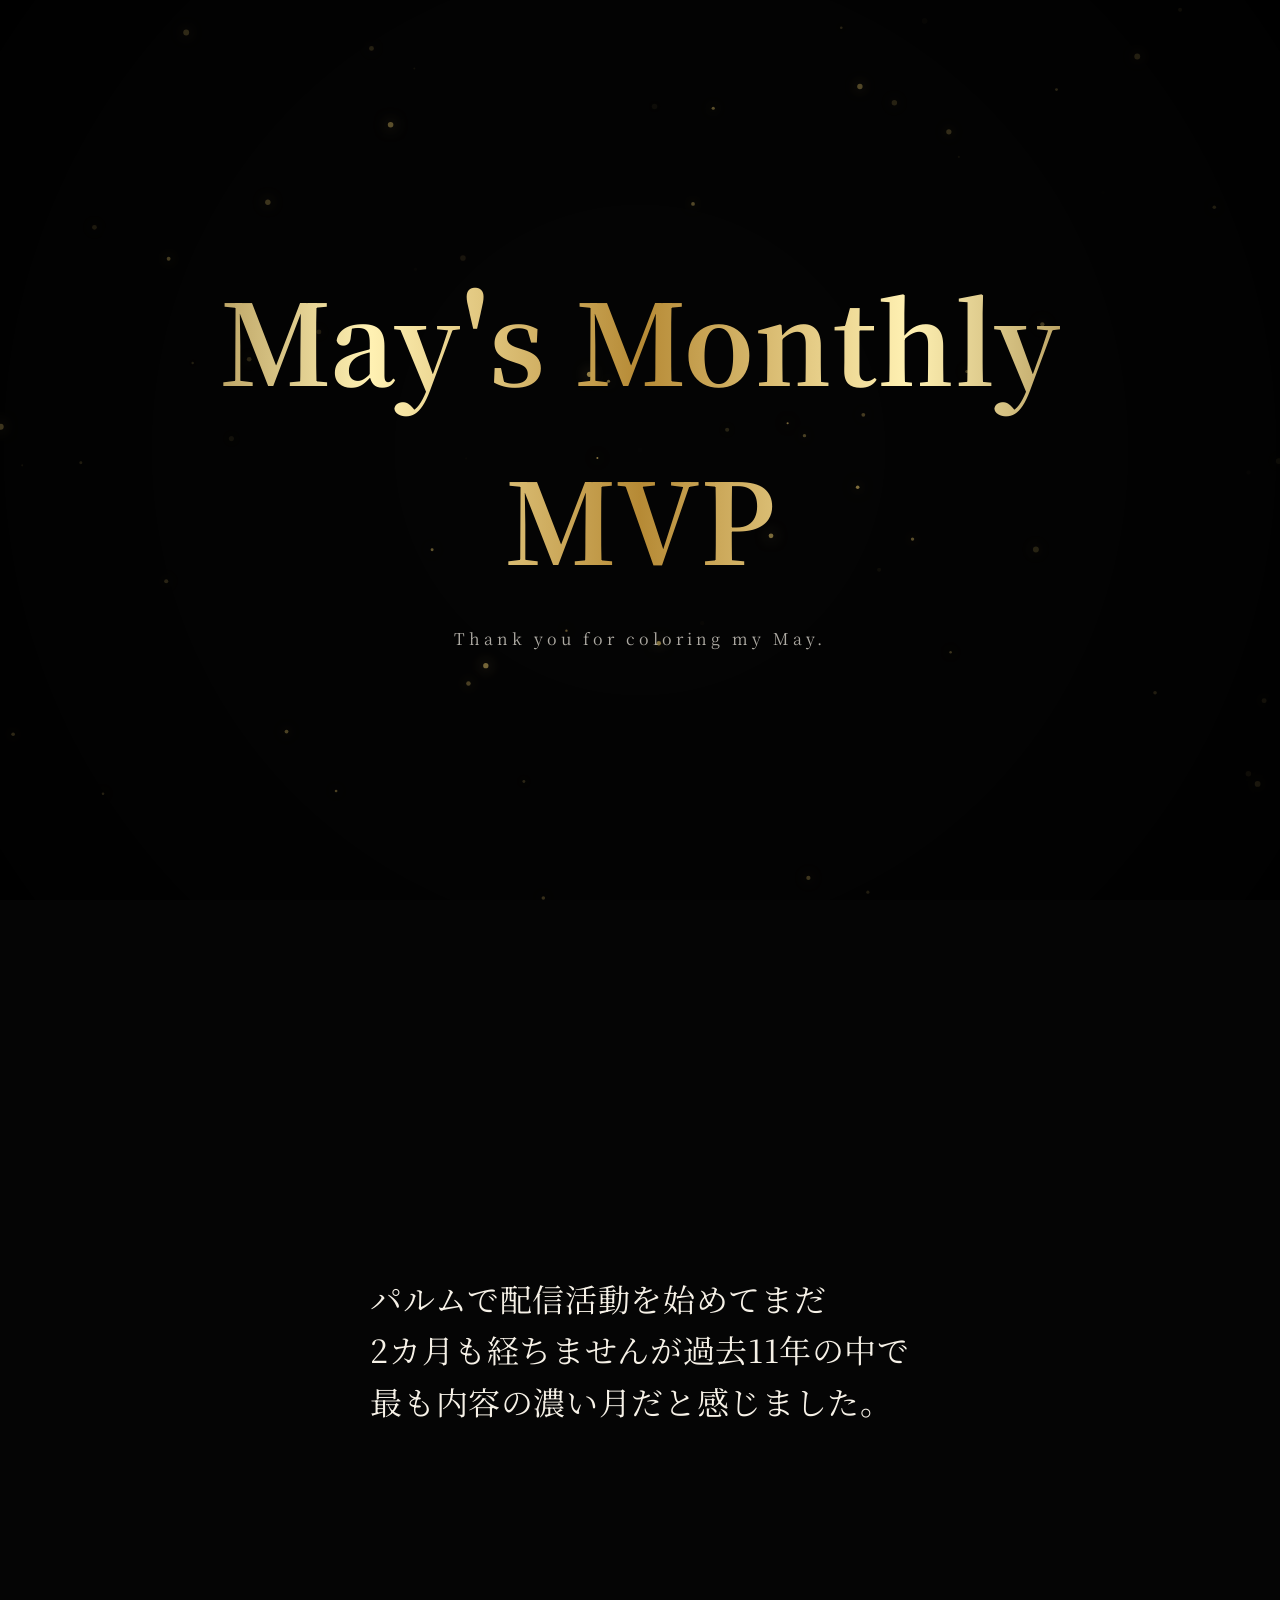
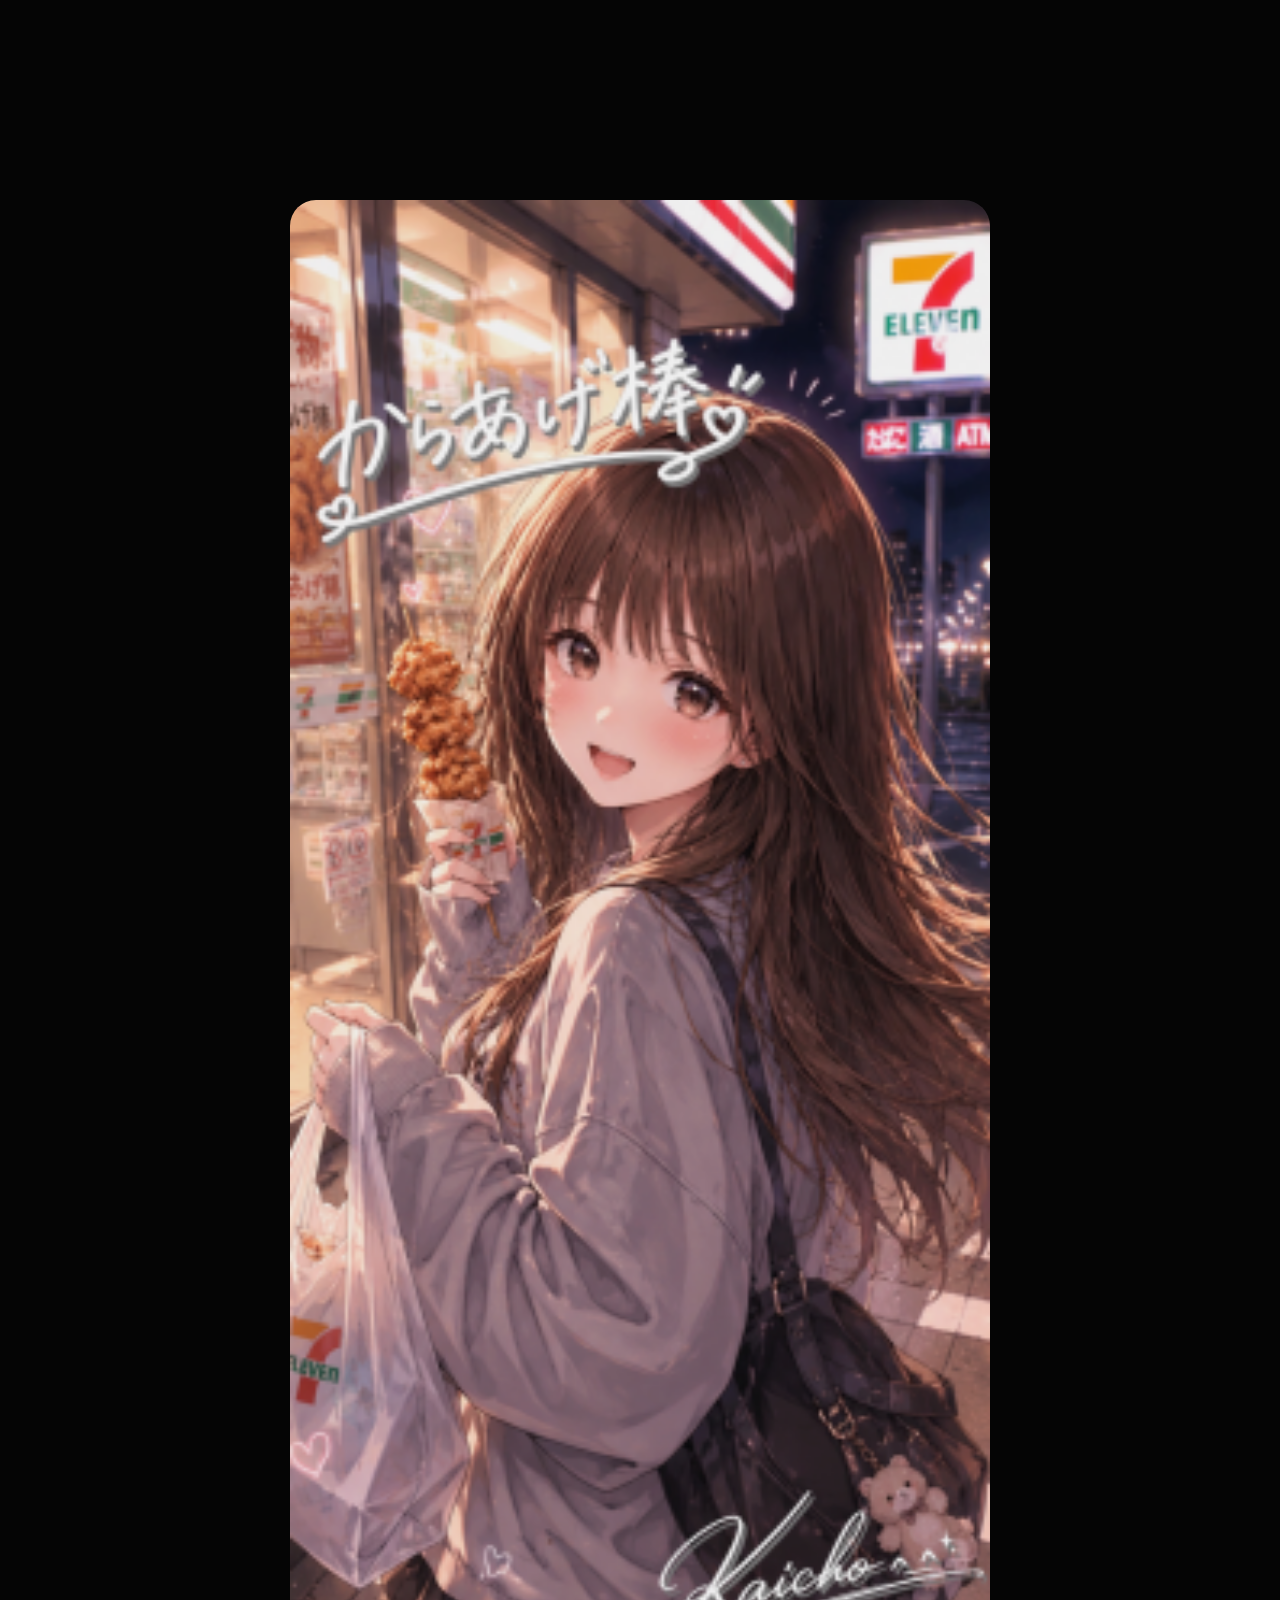
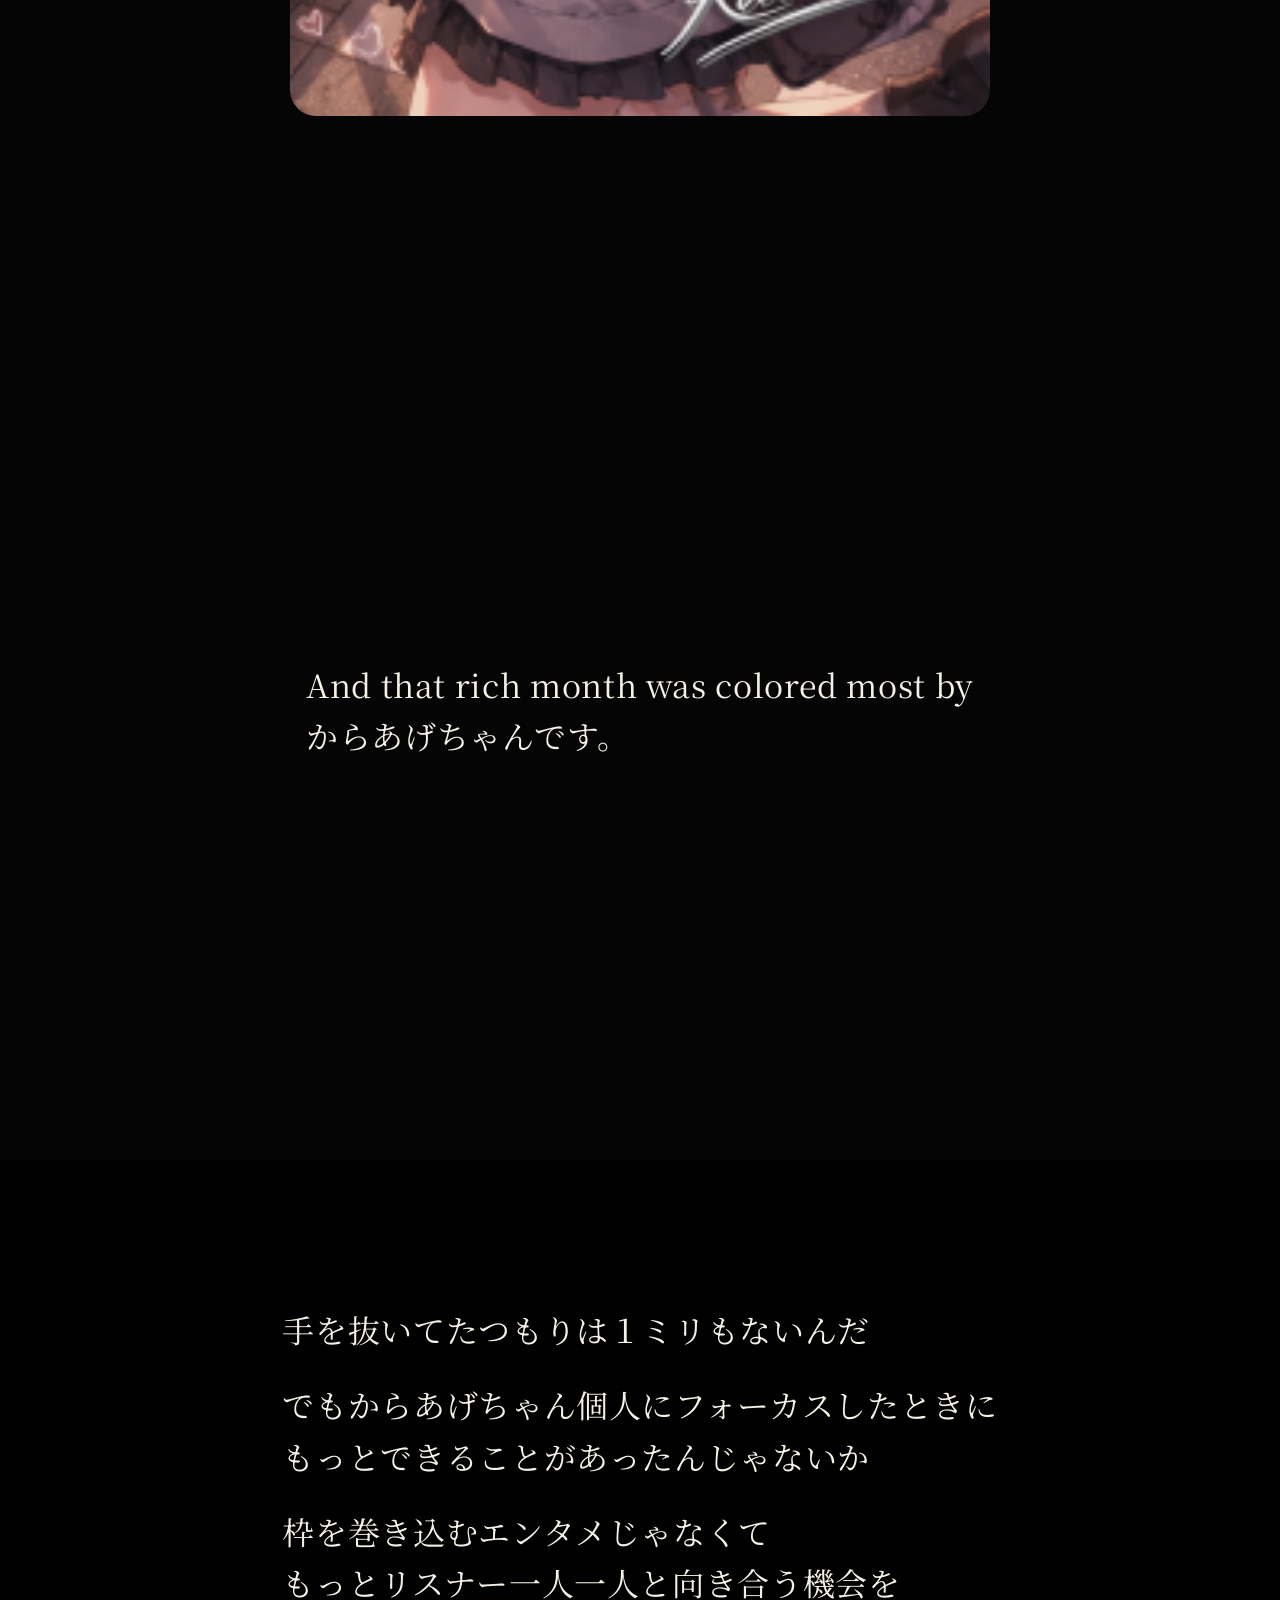
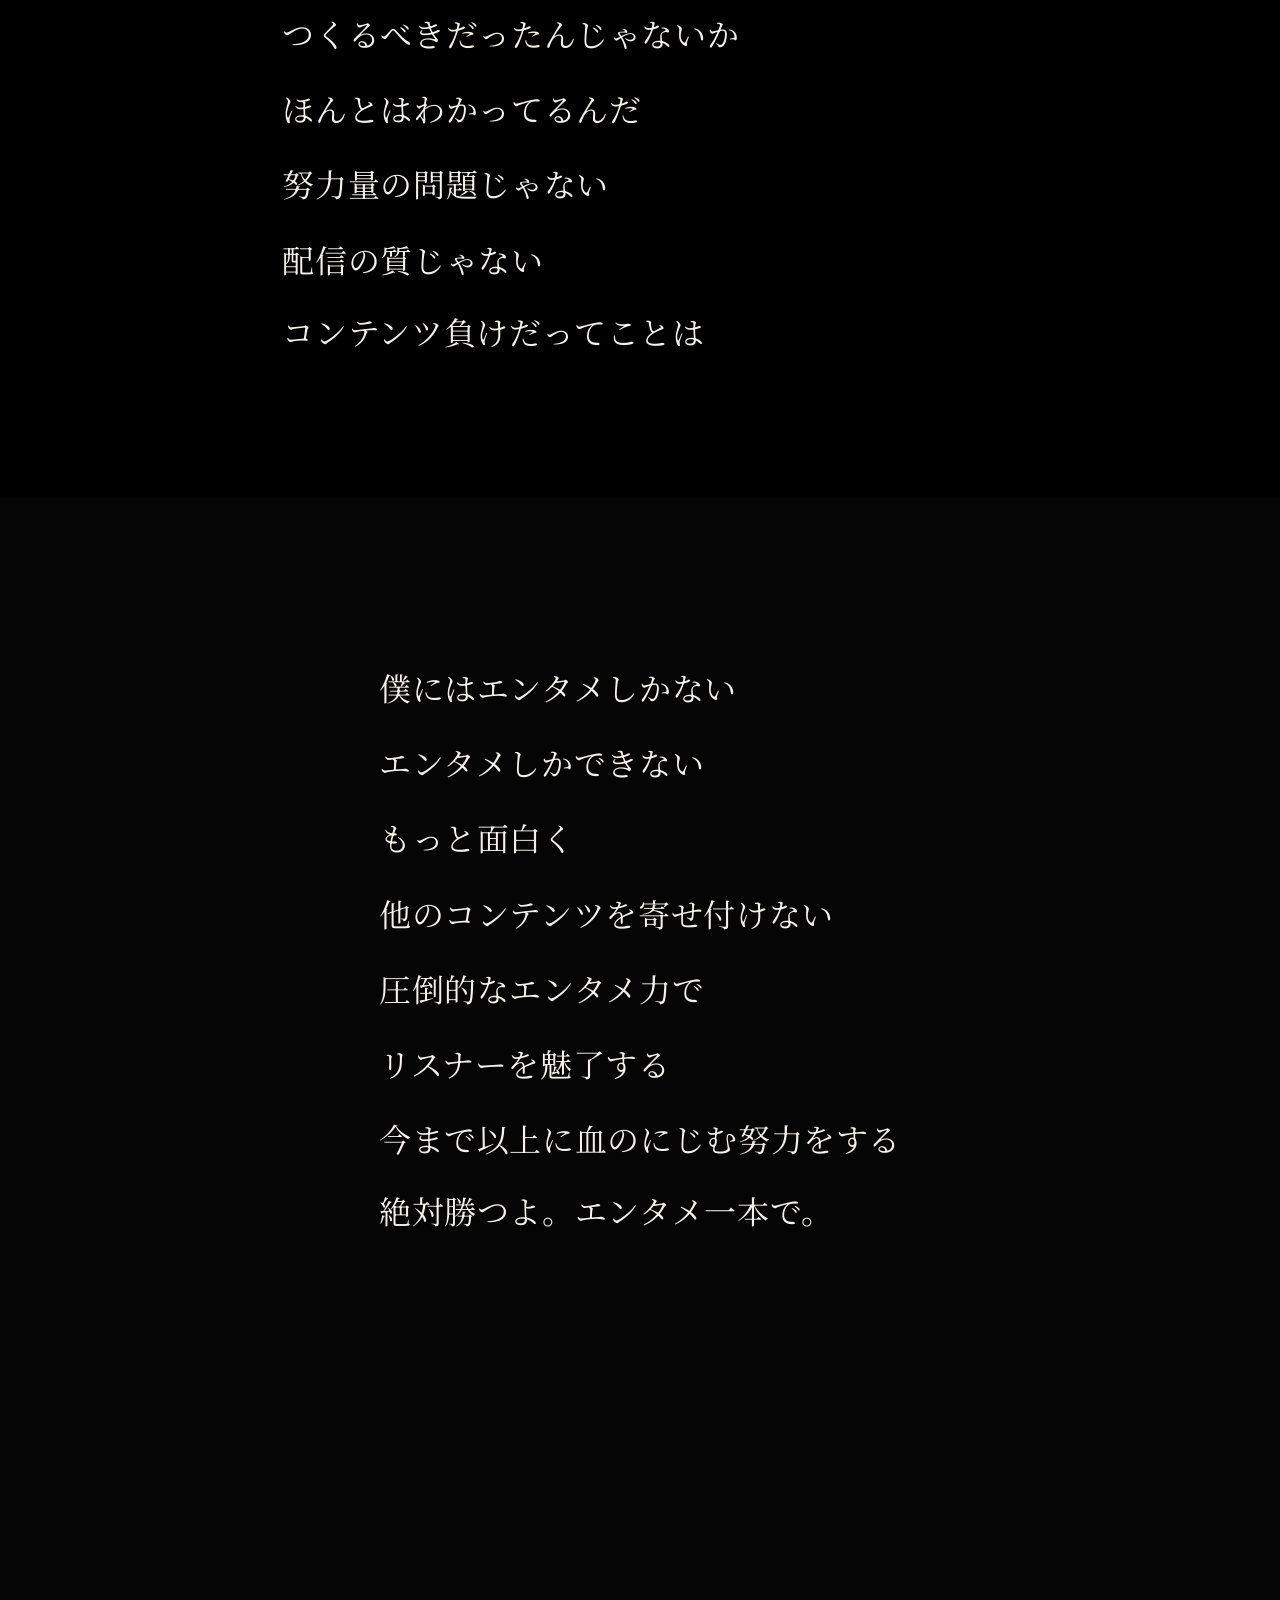
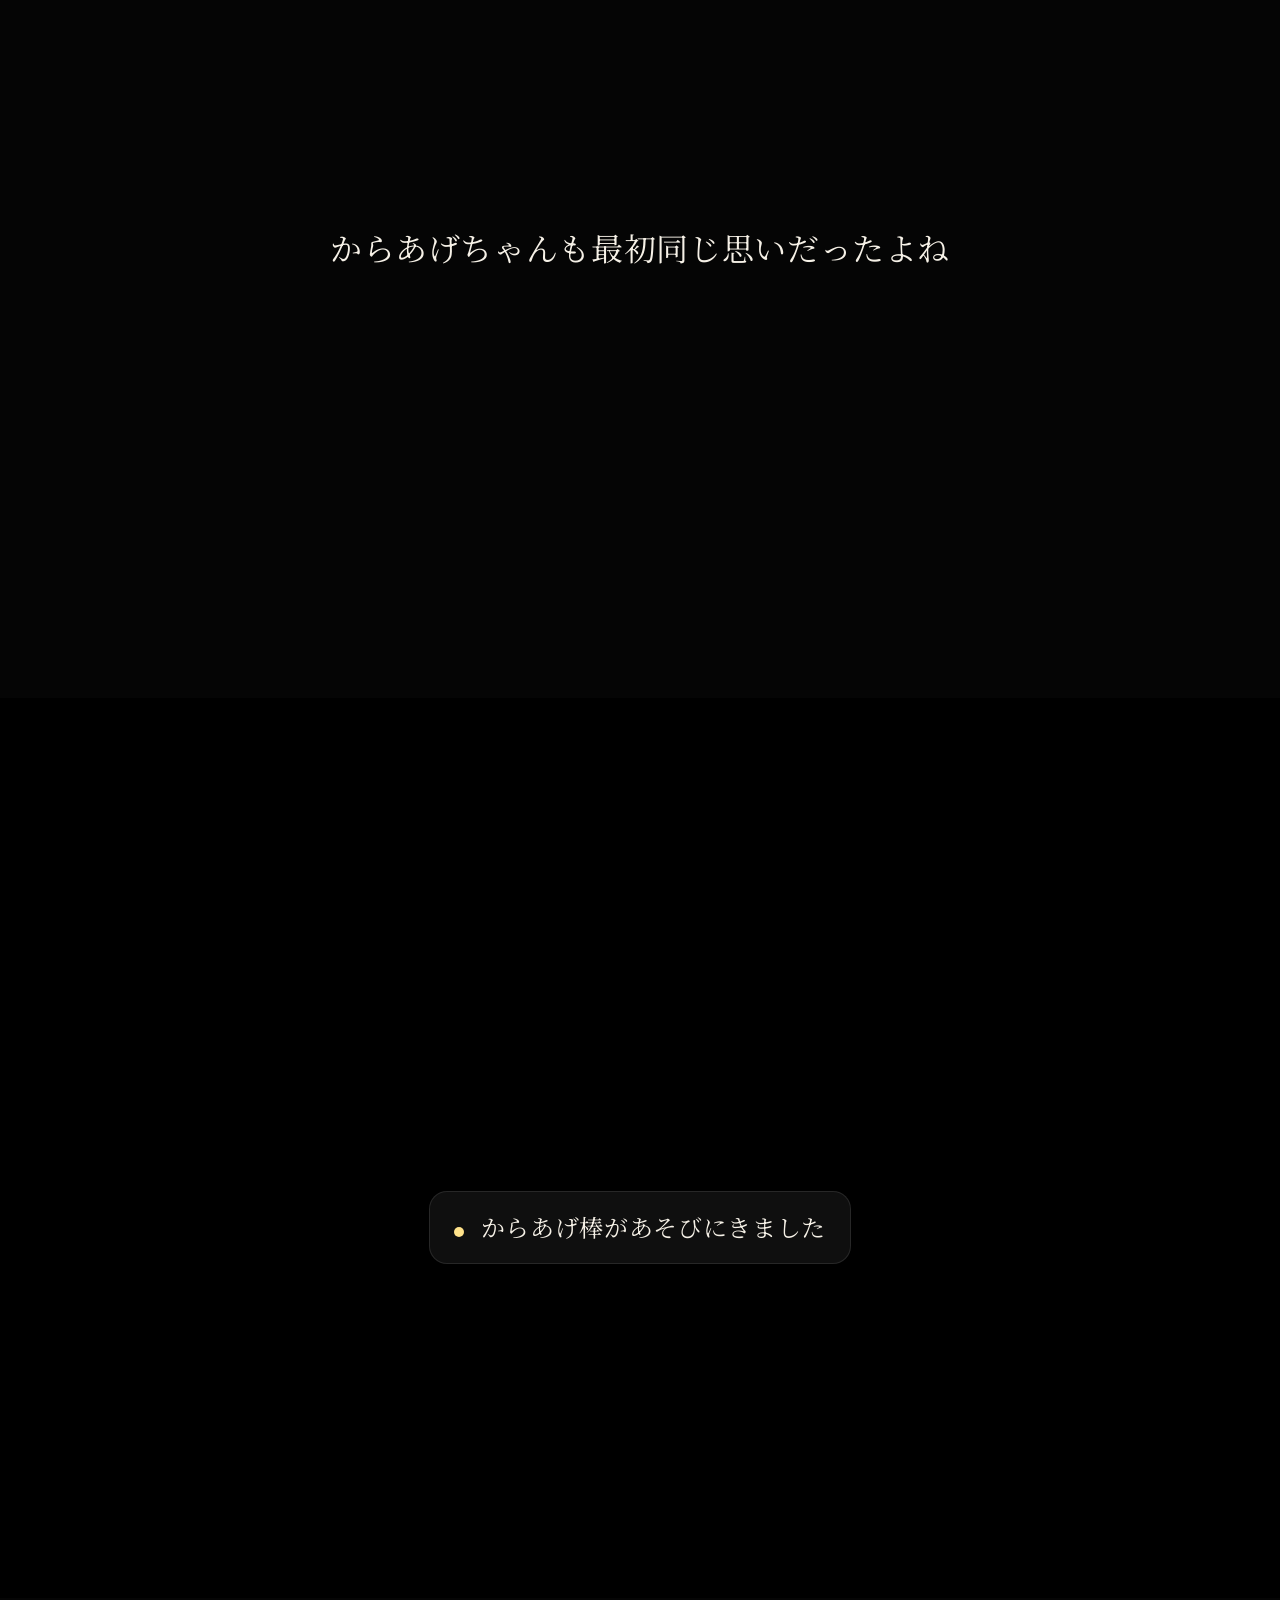
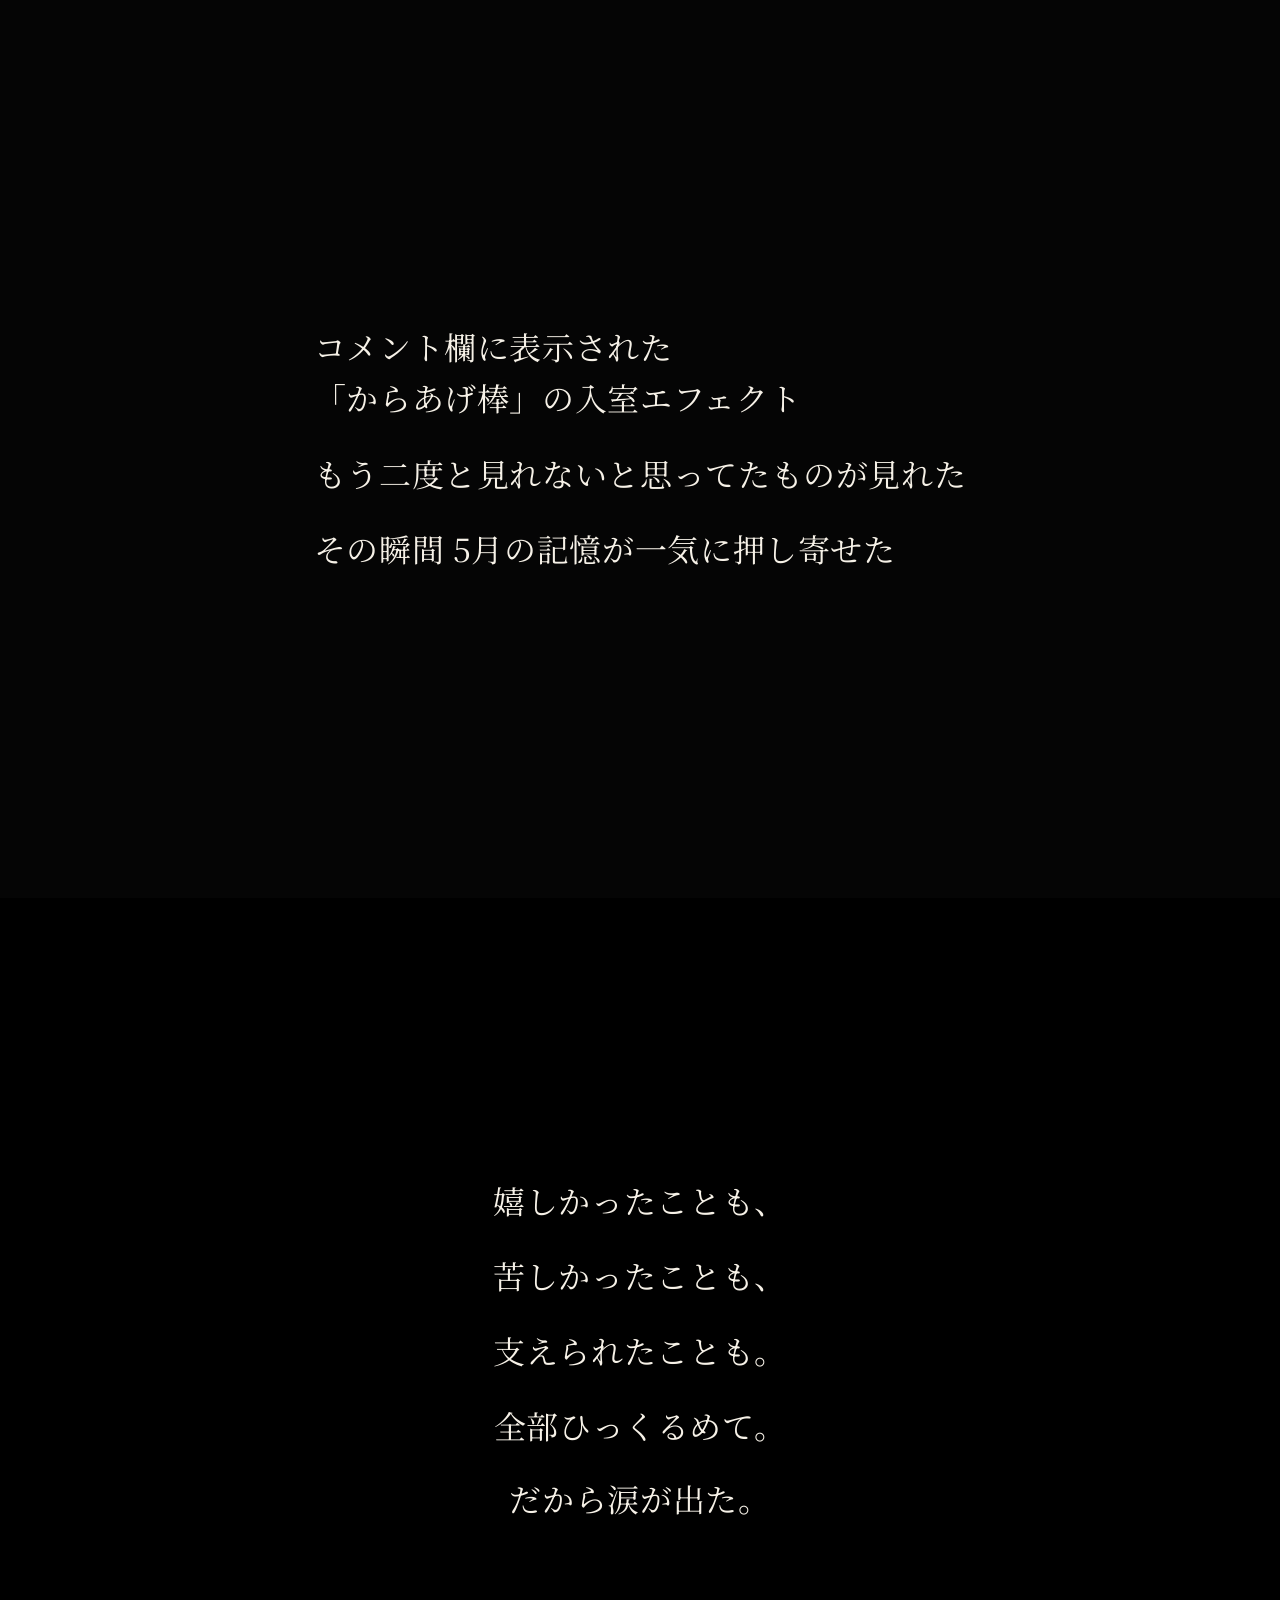
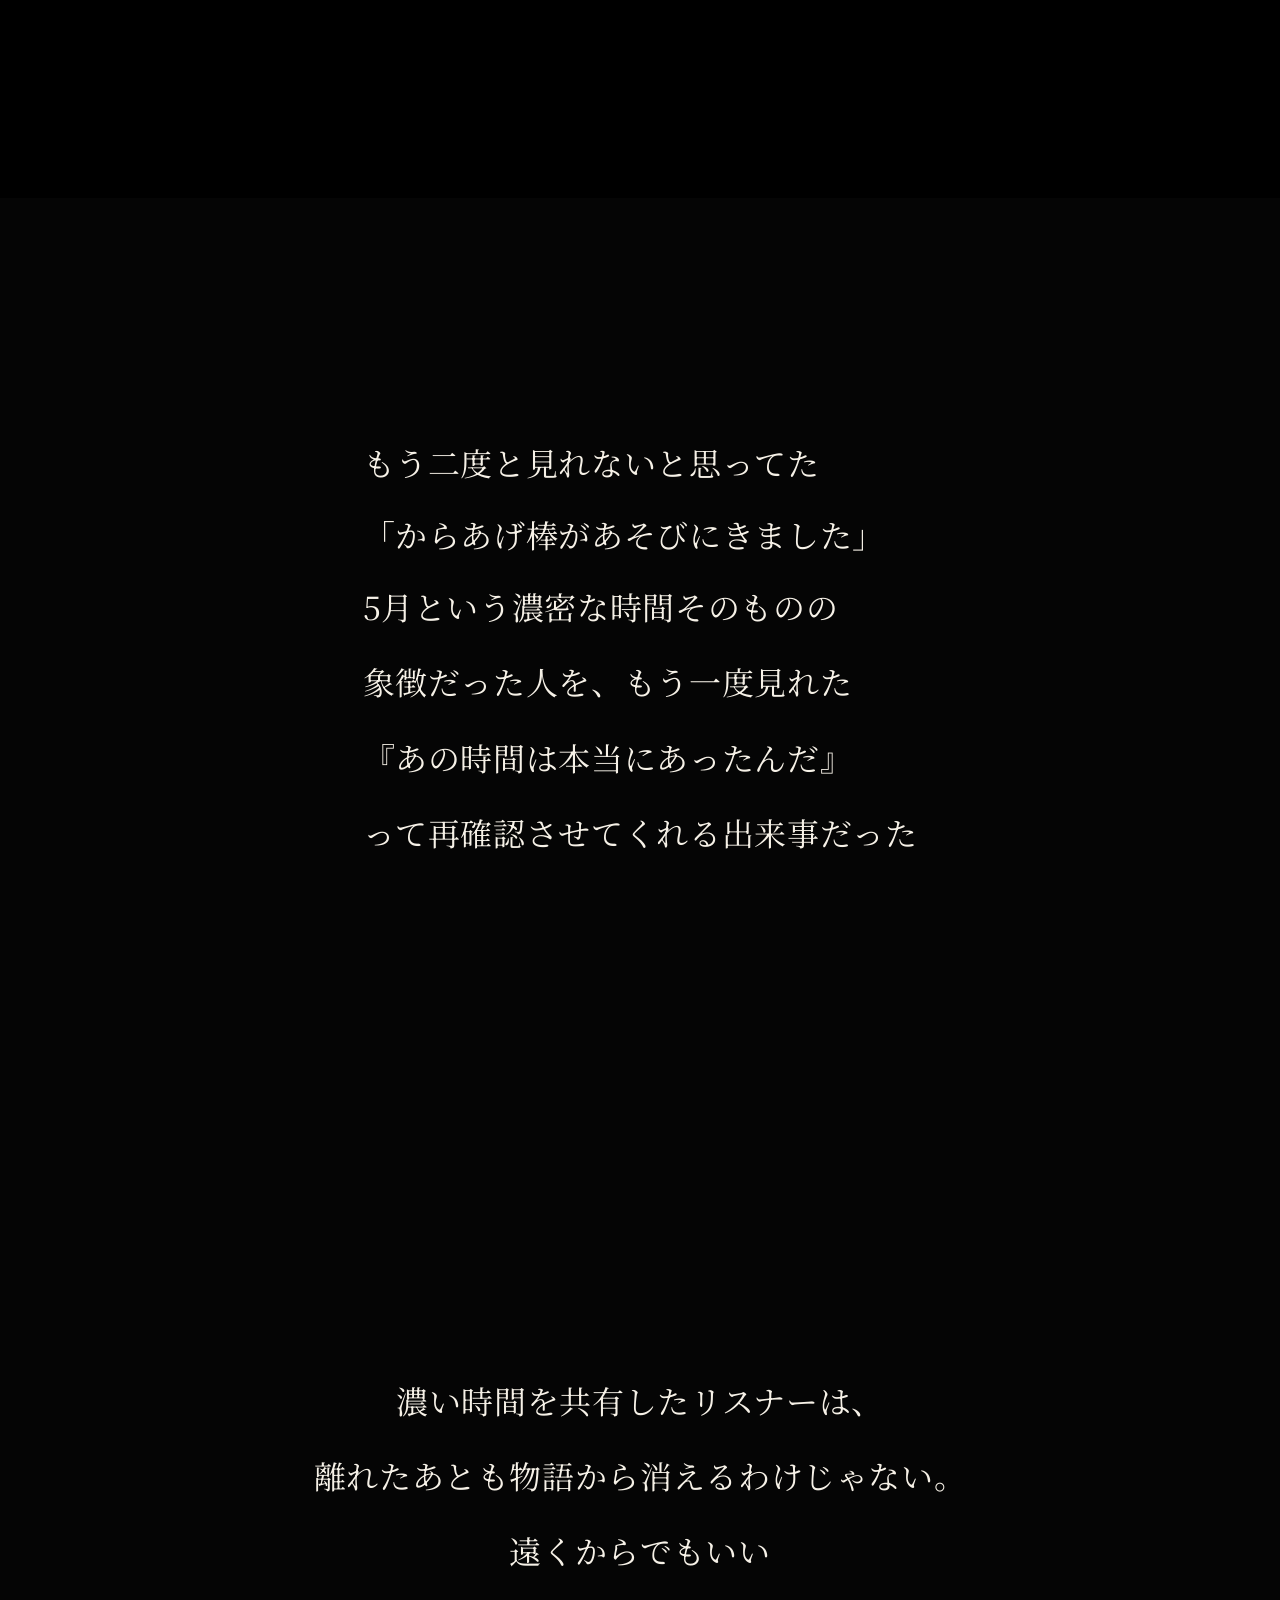
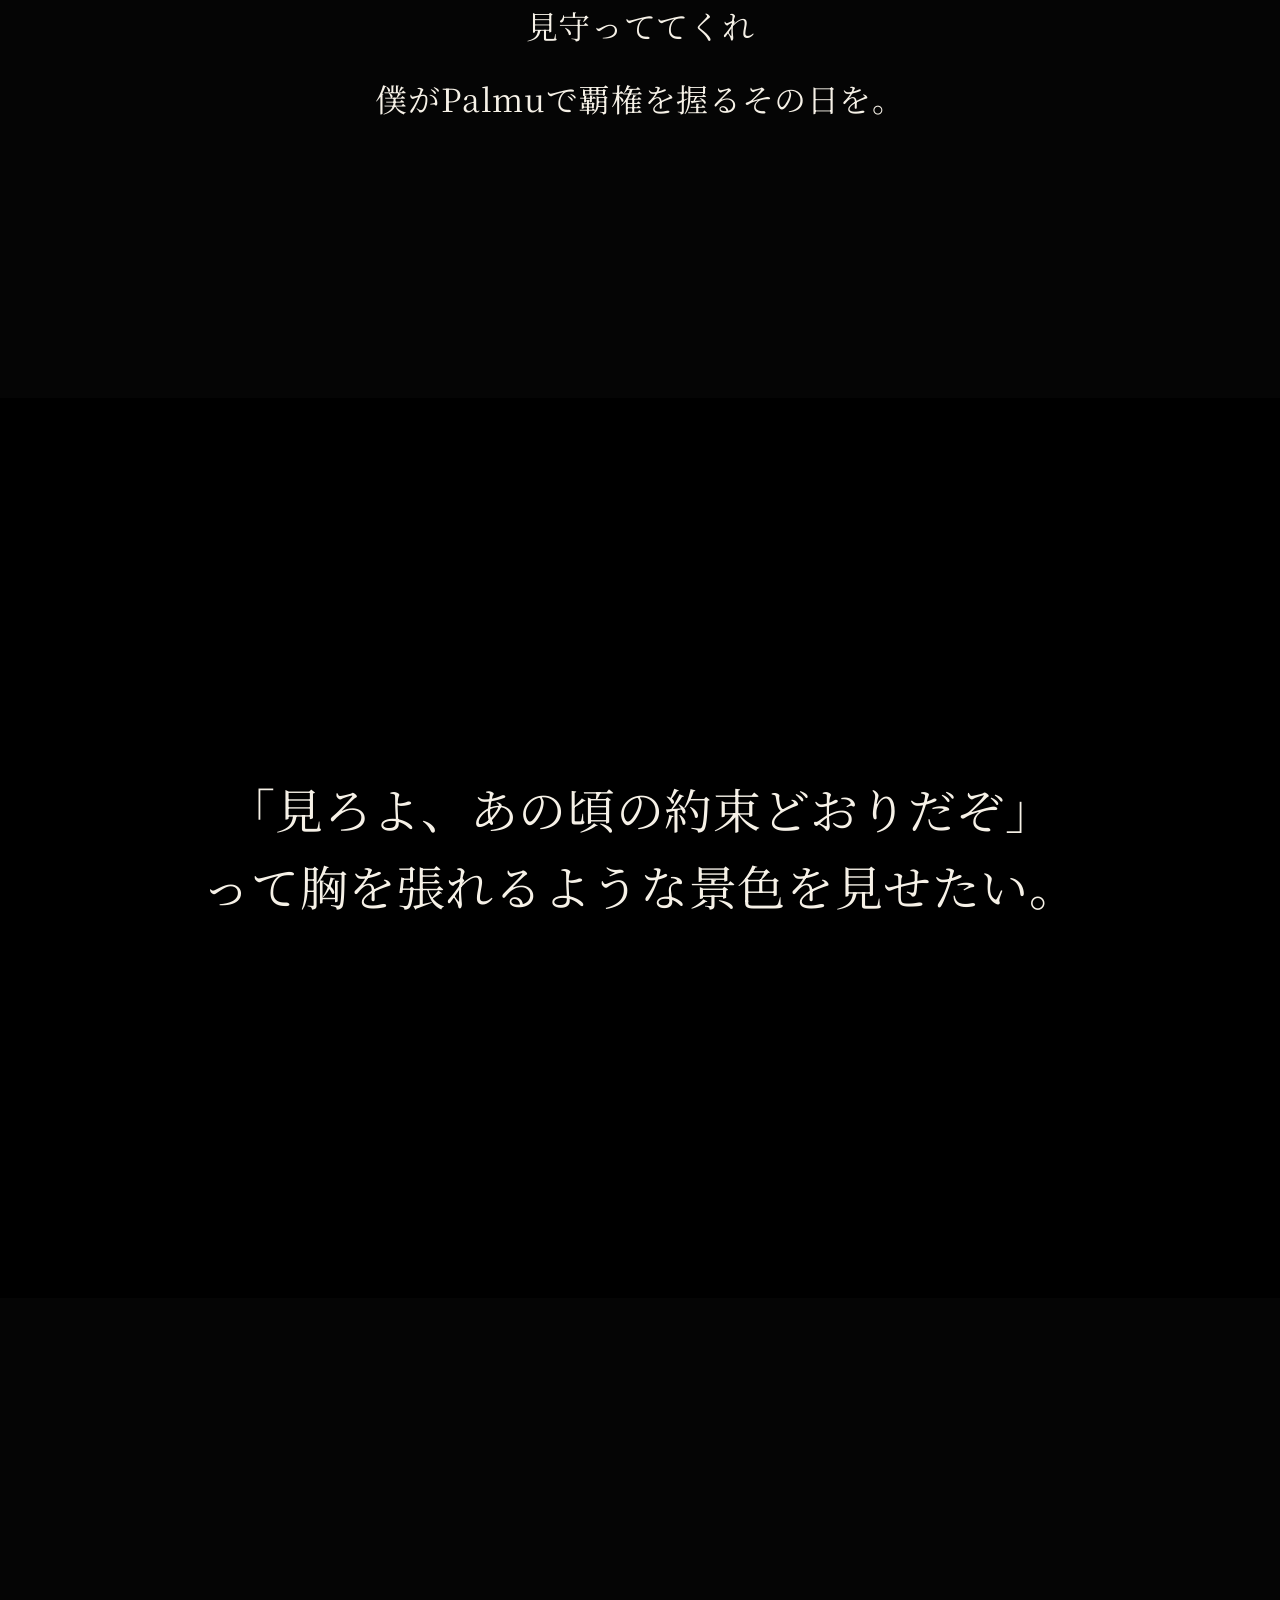
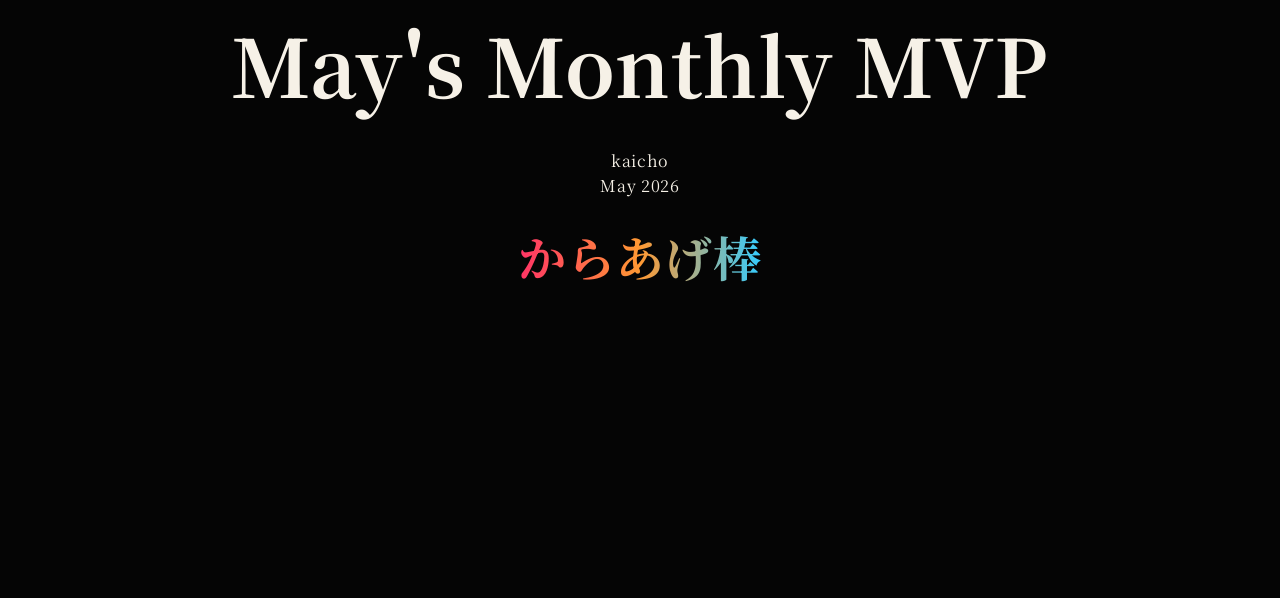
==== commit 05d38a91: "Refactor index.html structure and content Removed unnecessary paragraphs and added a new section abo" ====
--- a/index.html
+++ b/index.html
@@ -13,19 +13,16 @@
 <div class="overlay"></div>
 
 <section class="hero">
-
   <div class="popup">
     <span class="dot"></span>
     からあげ棒があそびにきました
   </div>
-
   <div class="hero-inner">
     <h1>May's Monthly MVP</h1>
     <p class="subtitle">
       Thank you for coloring my May.
     </p>
   </div>
-
 </section>
 
 <section class="section reveal">
@@ -45,9 +42,7 @@
 <section class="section reveal">
   <div class="text-block">
     <p>
-      <p>
-  そしてその濃い月を最も彩ってくれたのが<br>
-</p><br>
+      And that rich month was colored most by<br>
       からあげちゃんです。
     </p>
   </div>
@@ -84,7 +79,13 @@
     <p class="big">絶対勝つよ。エンタメ一本で。</p>
   </div>
 </section>
+
+<section class="section reveal">
+  <div class="text-block">
     <p>からあげちゃんも最初同じ思いだったよね</p>
+  </div>
+</section>
+
 <section class="section reveal return-section">
   <div class="popup climax">
     <span class="dot"></span>
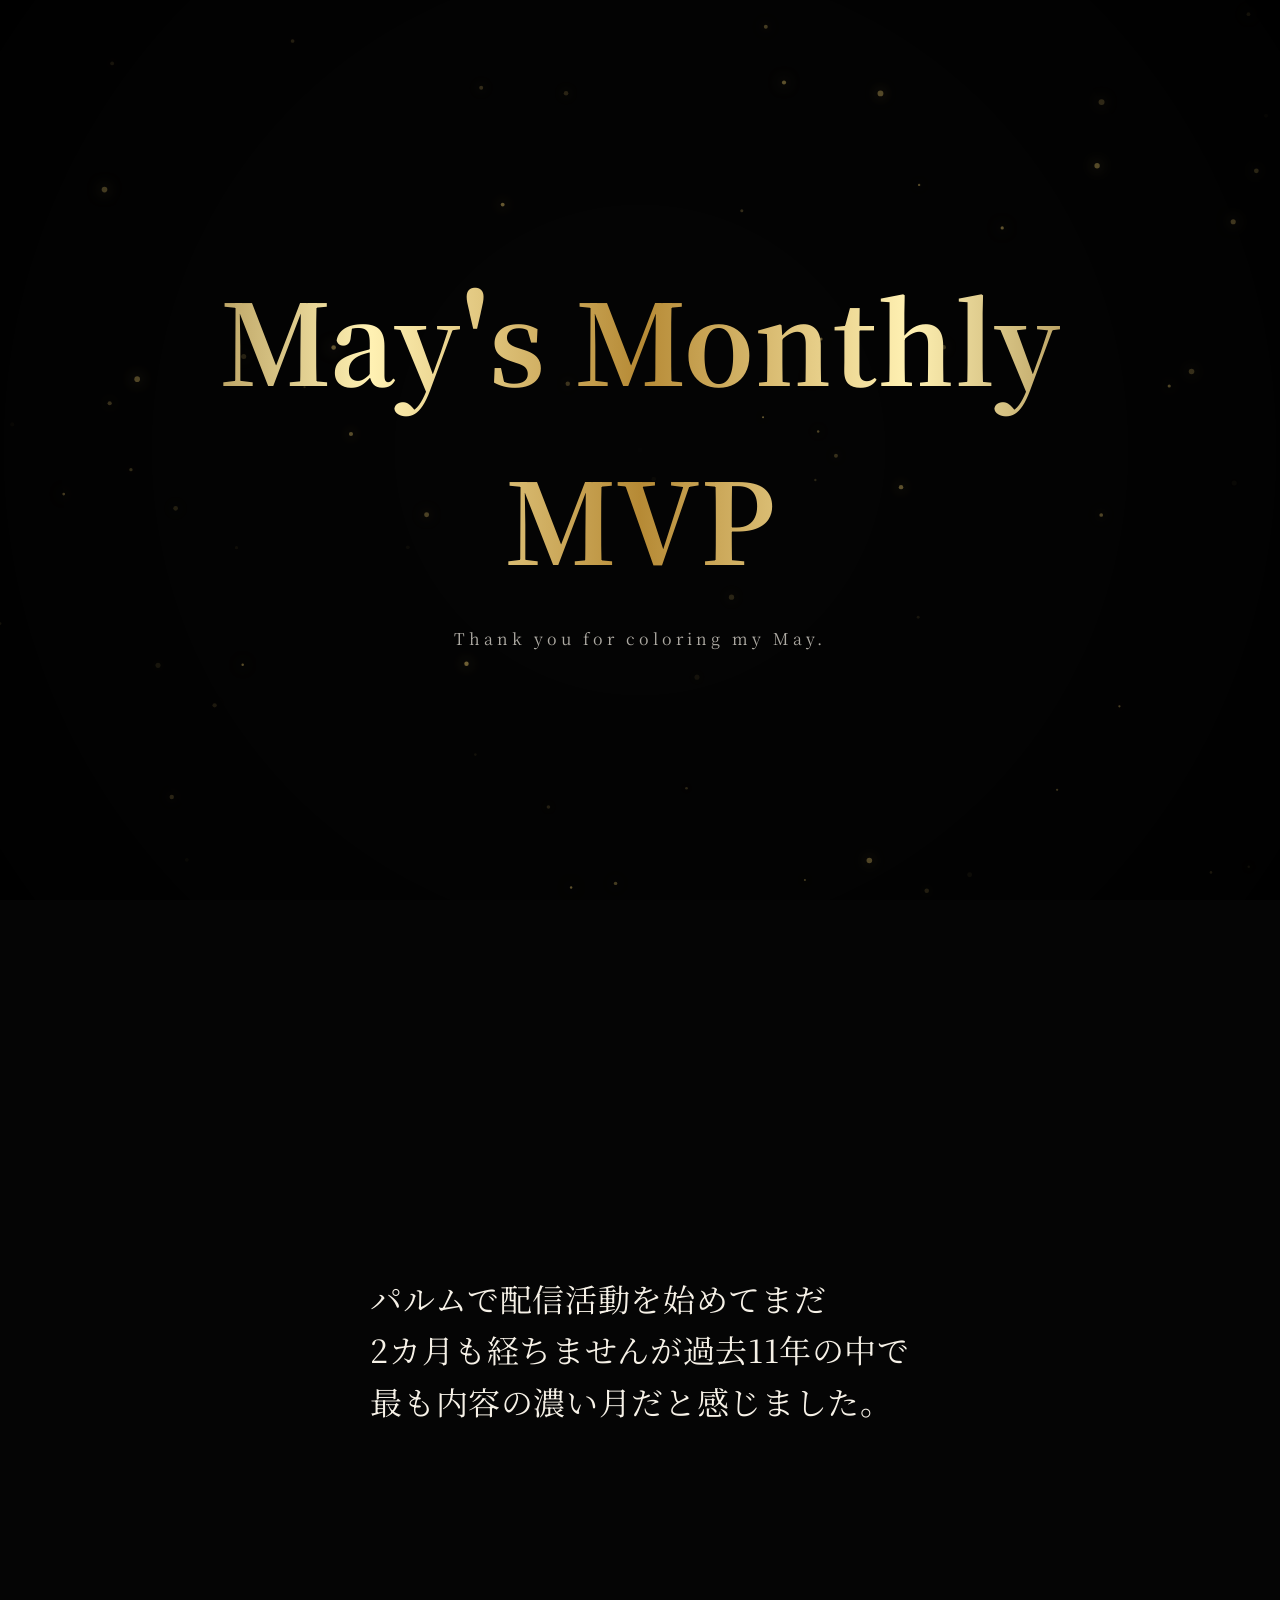
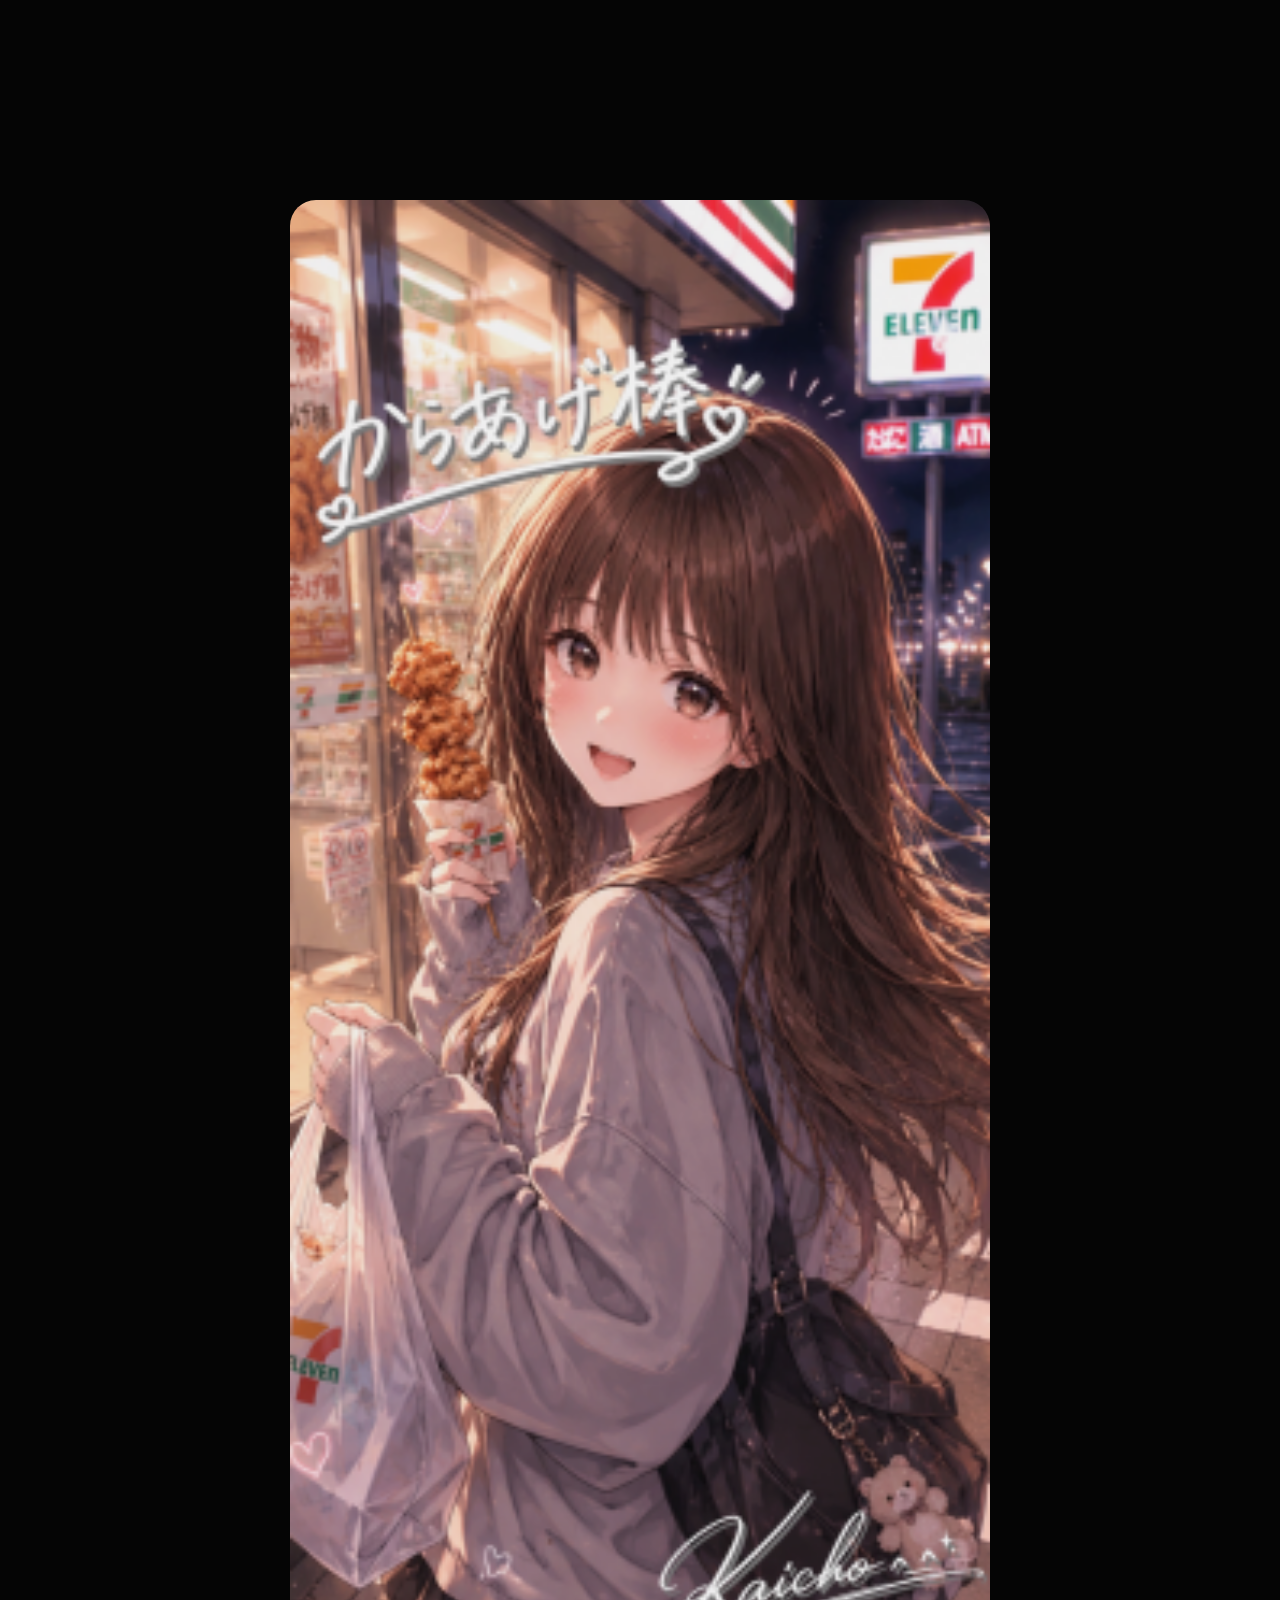
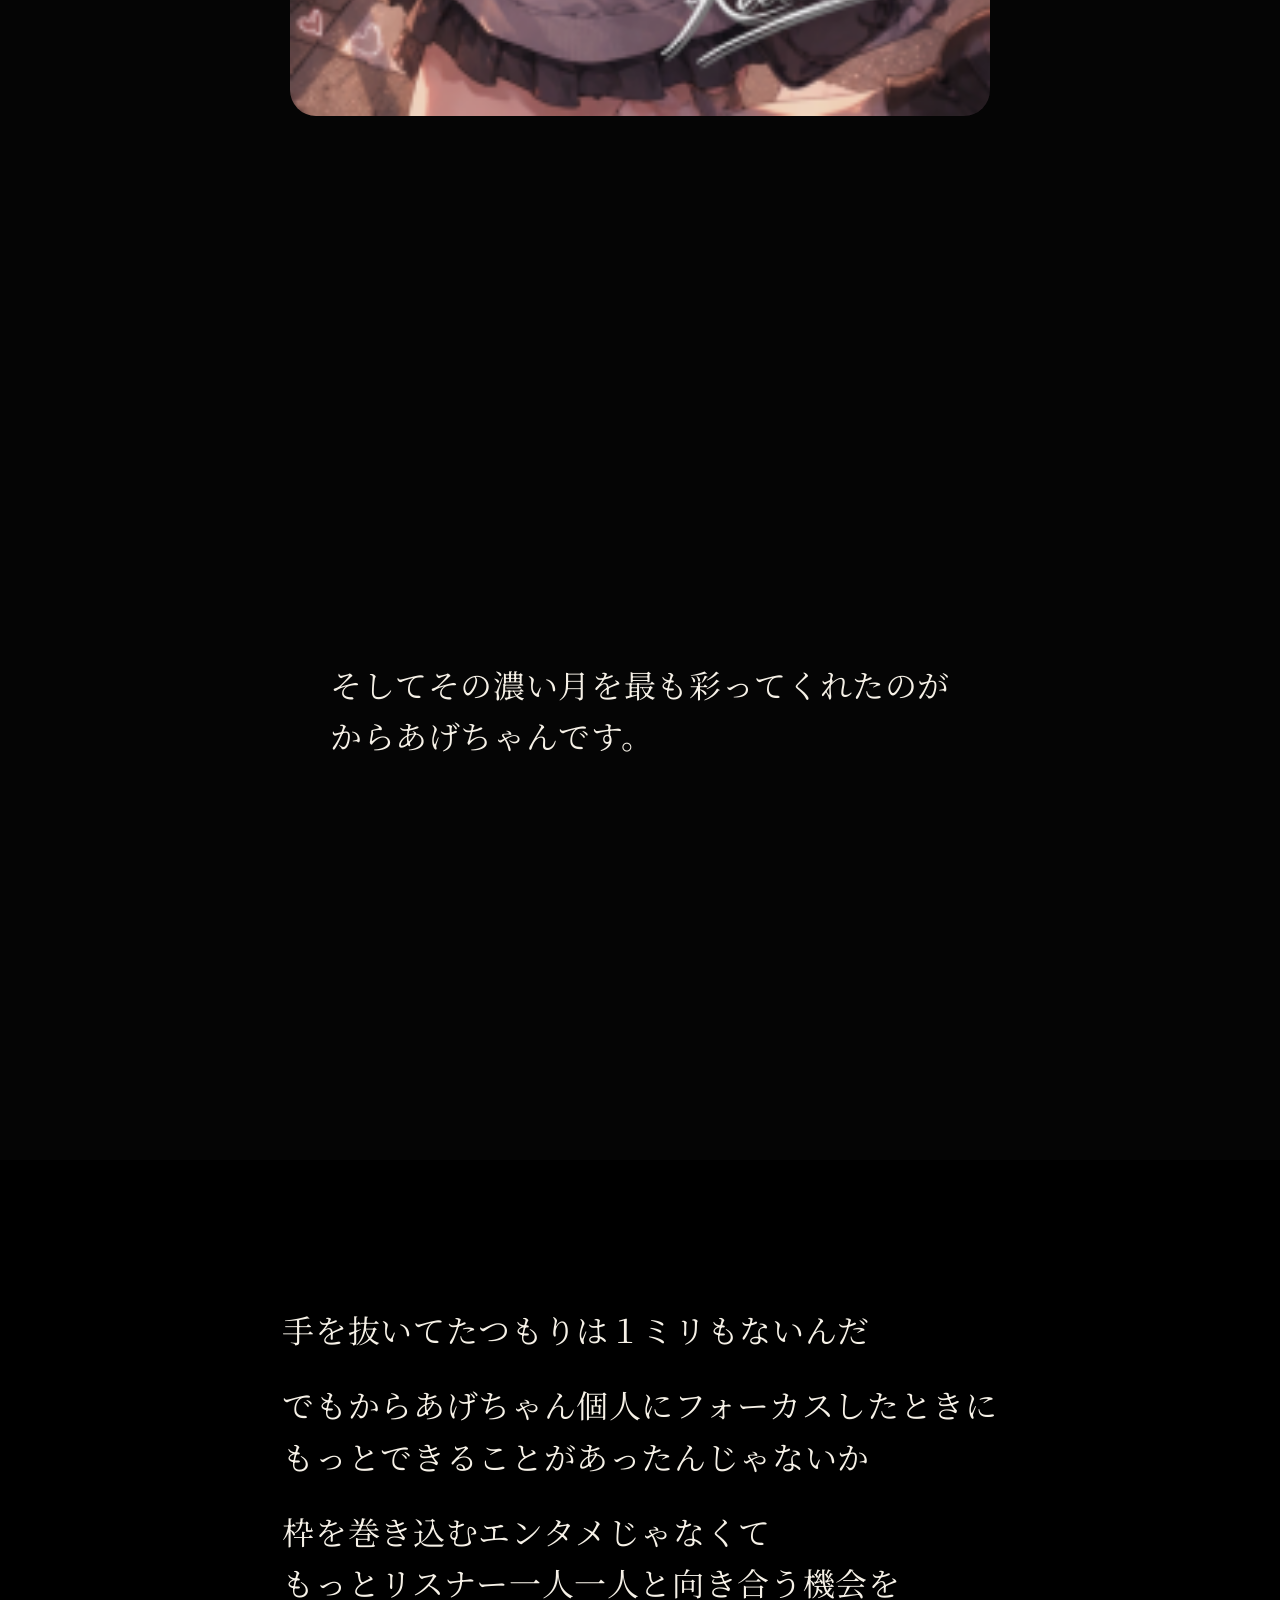
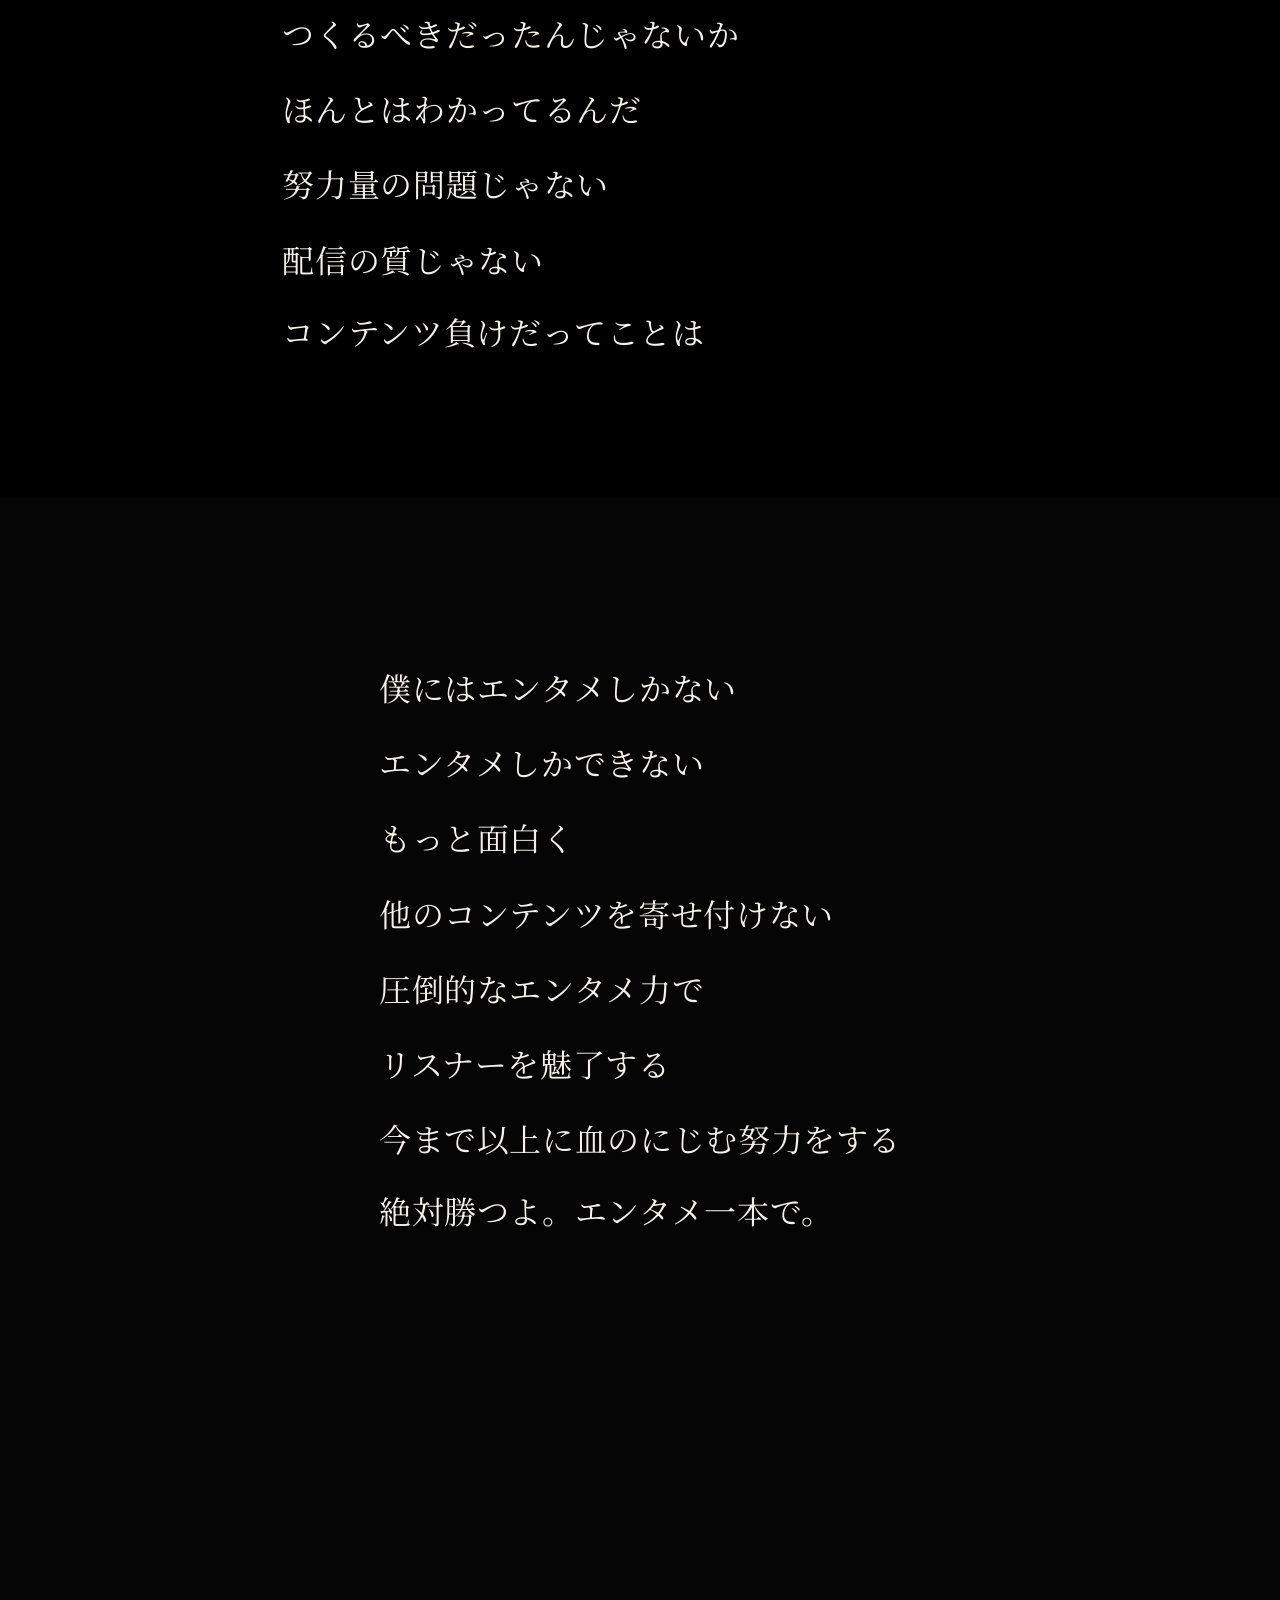
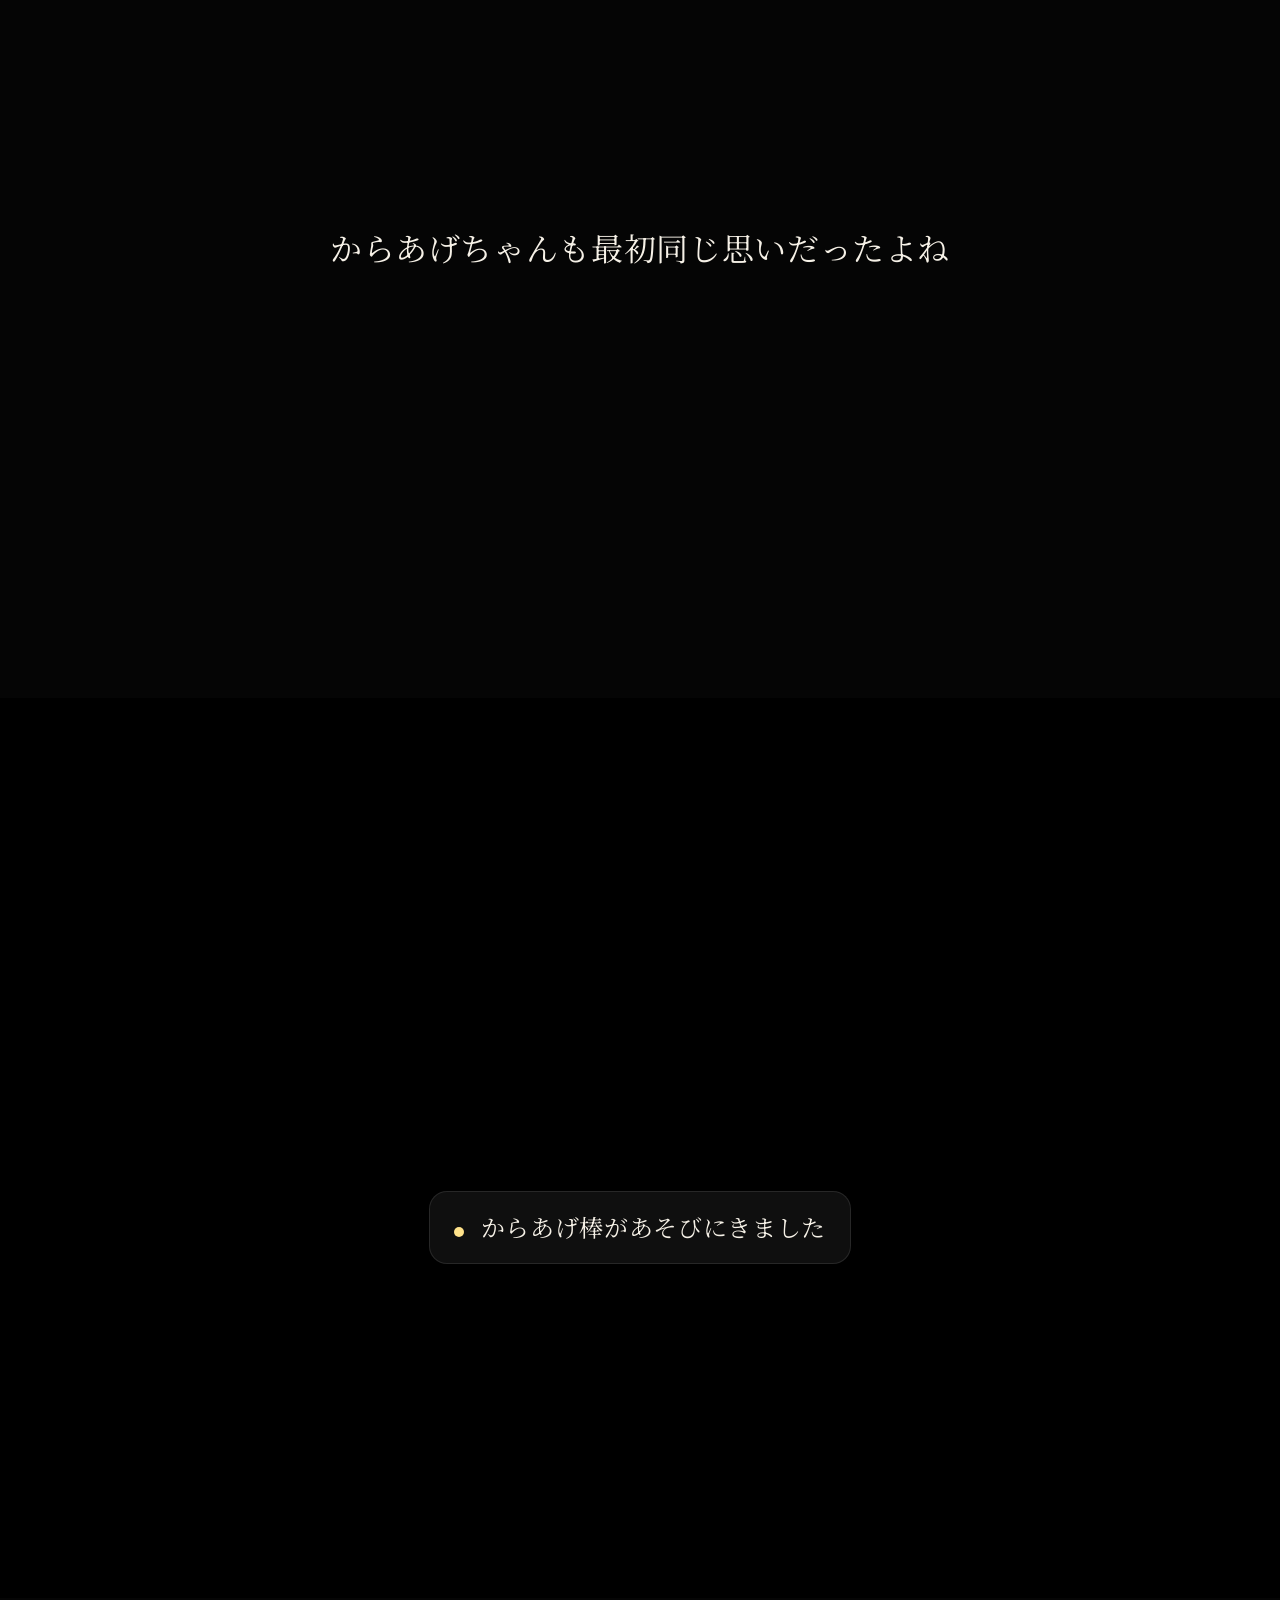
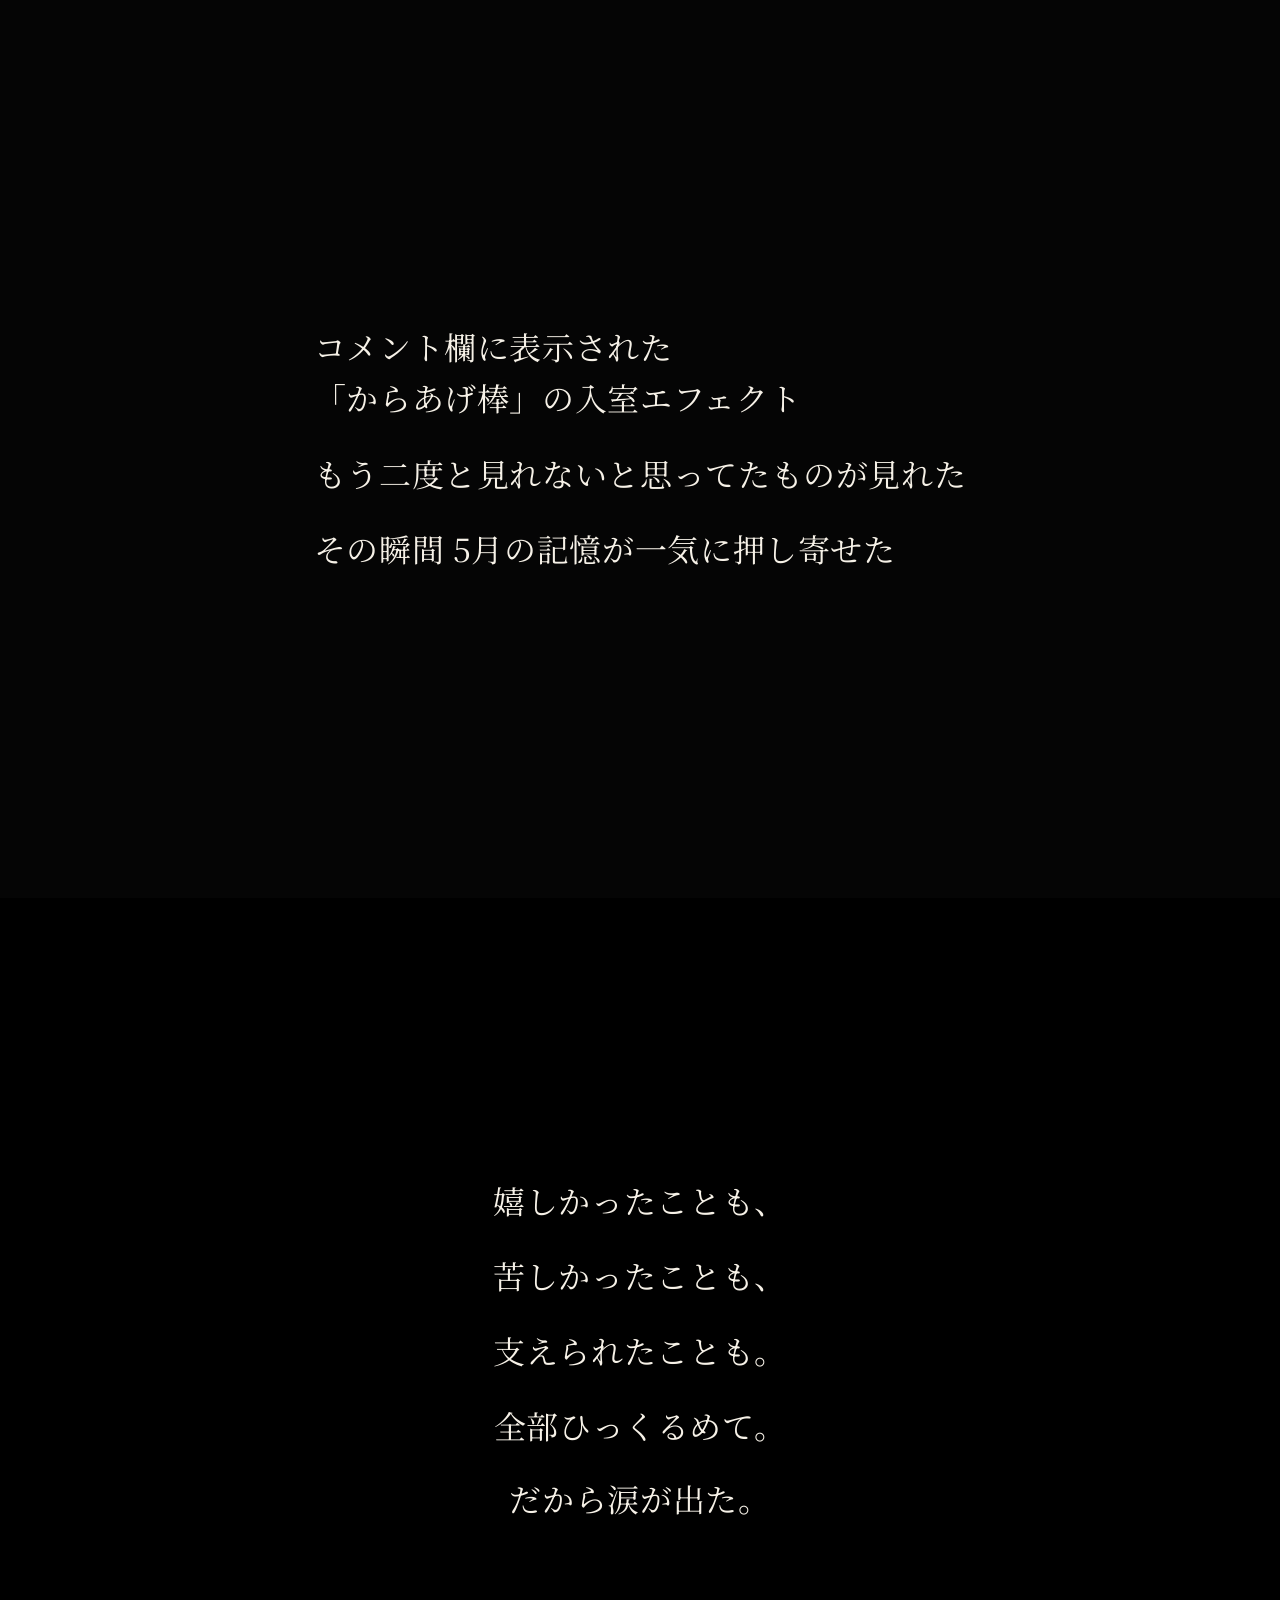
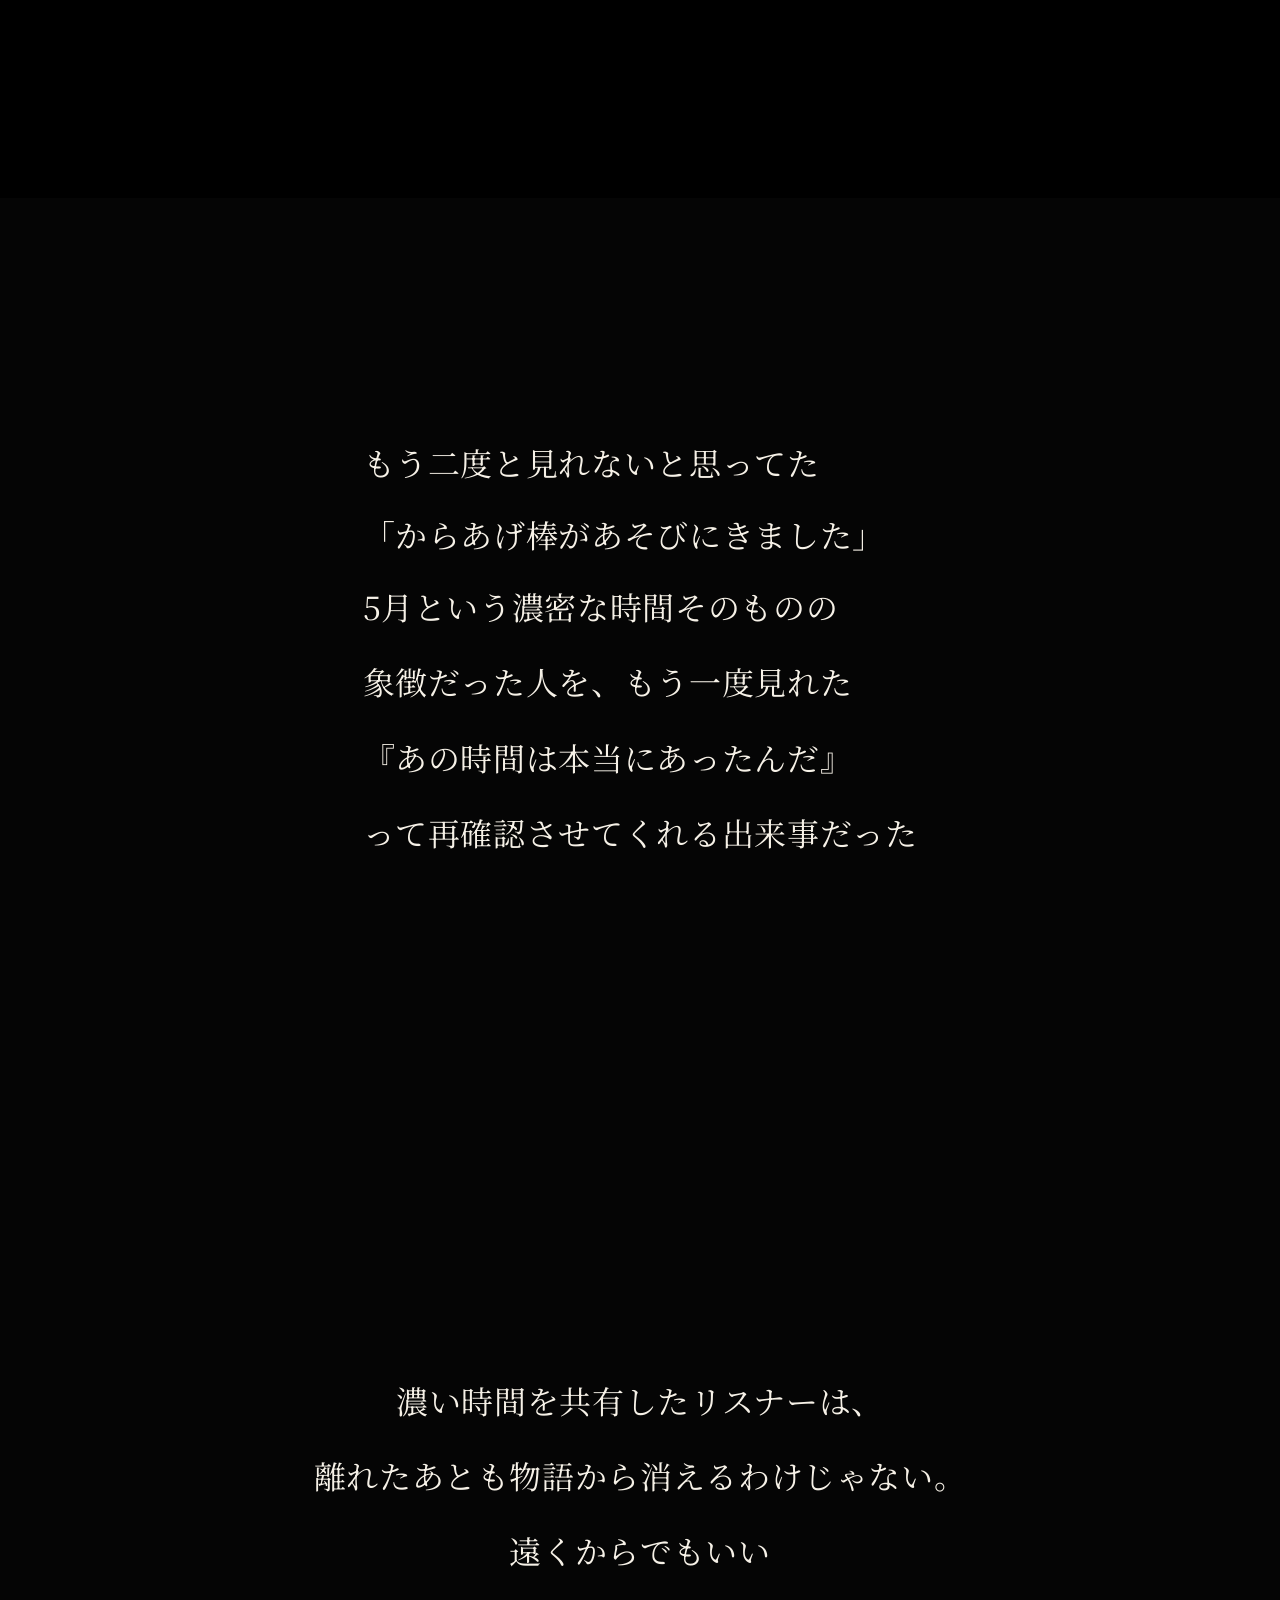
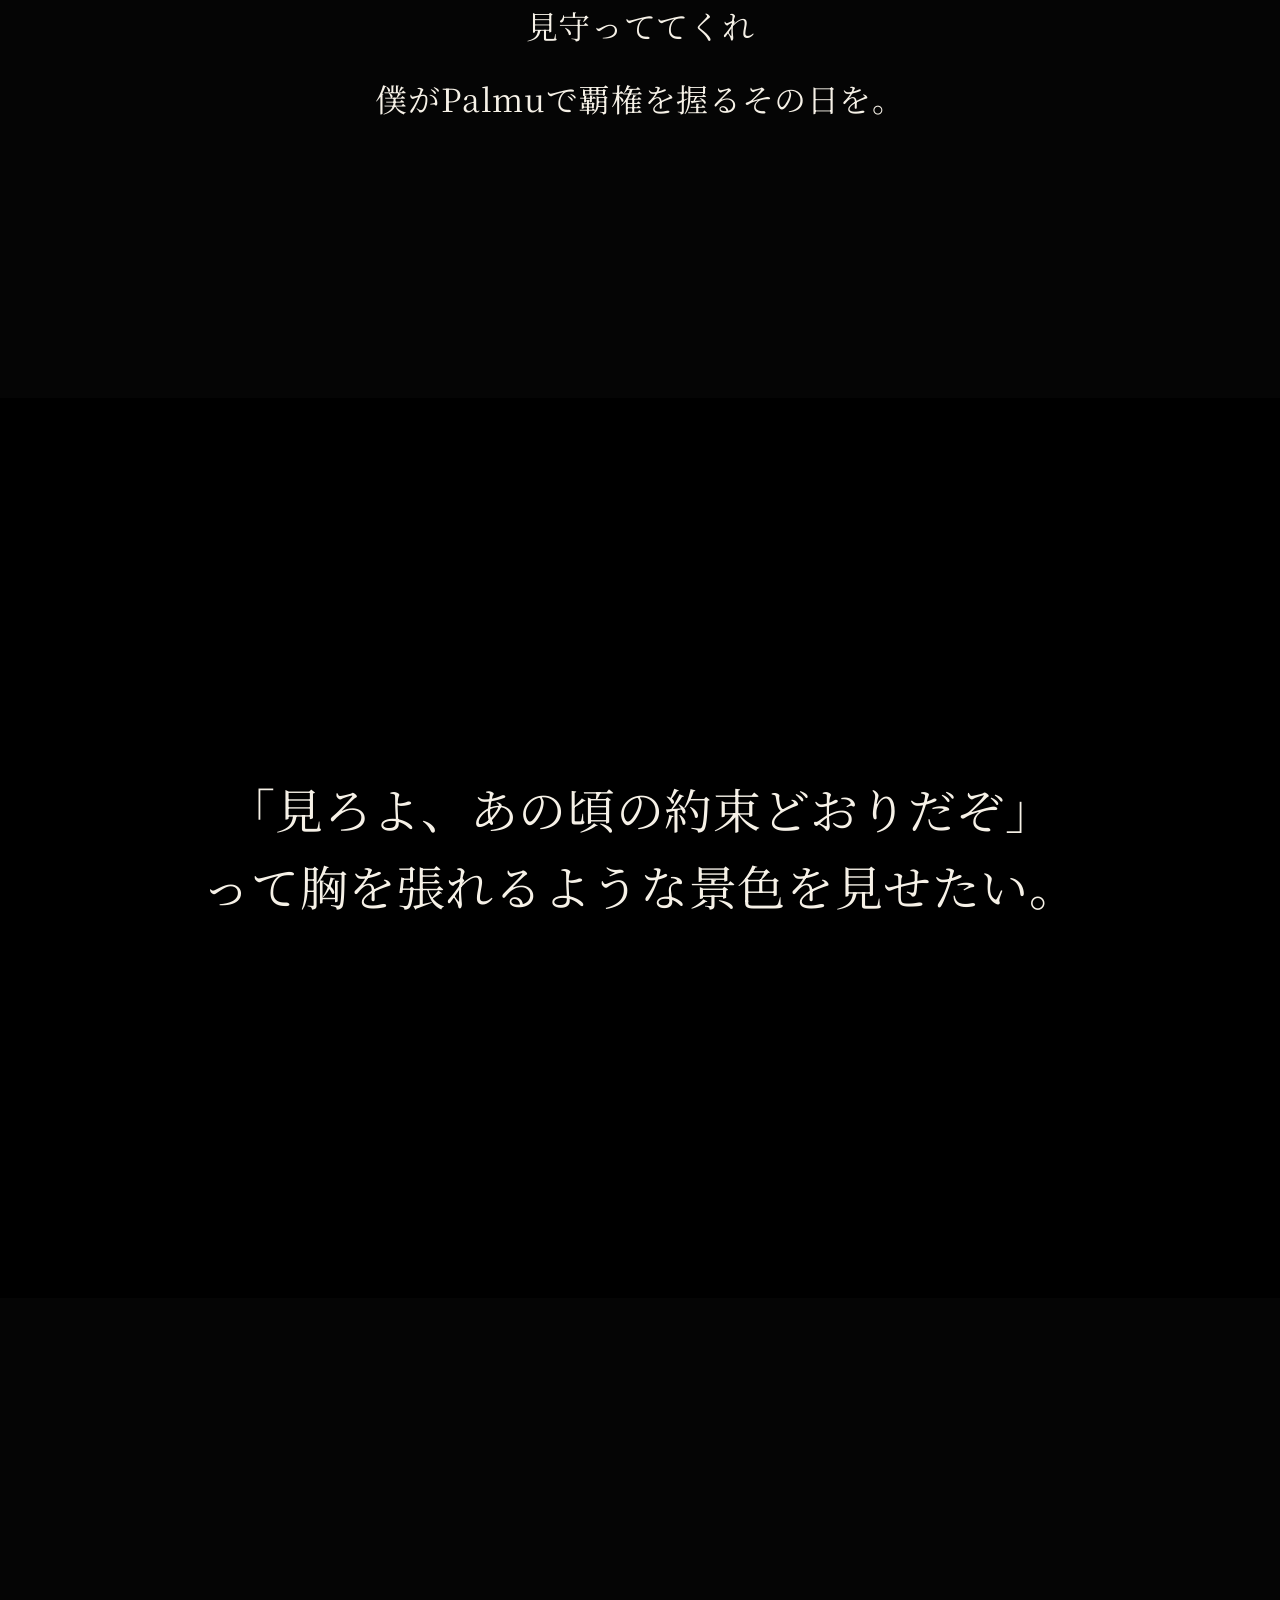
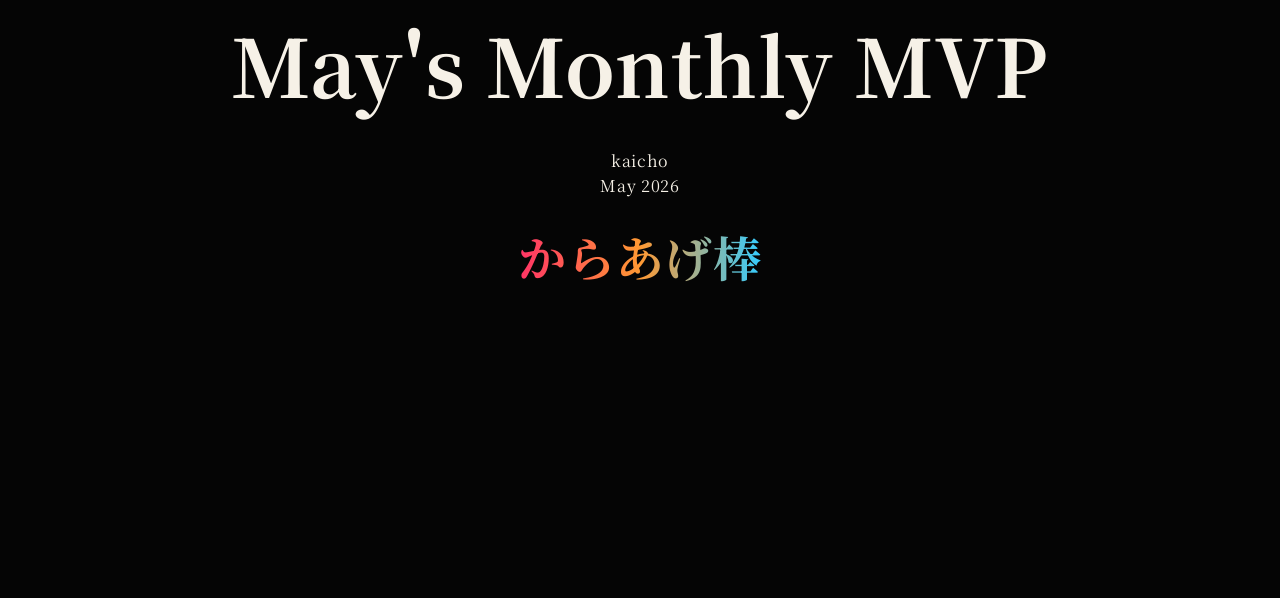
==== commit 150e9569: "Update index.html" ====
--- a/index.html
+++ b/index.html
@@ -39,15 +39,16 @@
   <img src="mvp5.webp" class="main-image">
 </section>
 
+<!-- ★ここが正しい状態や！ -->
 <section class="section reveal">
   <div class="text-block">
     <p>
-      And that rich month was colored most by<br>
+      そしてその濃い月を最も彩ってくれたのが<br>
       からあげちゃんです。
     </p>
   </div>
 </section>
-
+  
 <section class="section reveal dark">
   <div class="text-block">
     <p>手を抜いてたつもりは１ミリもないんだ</p>
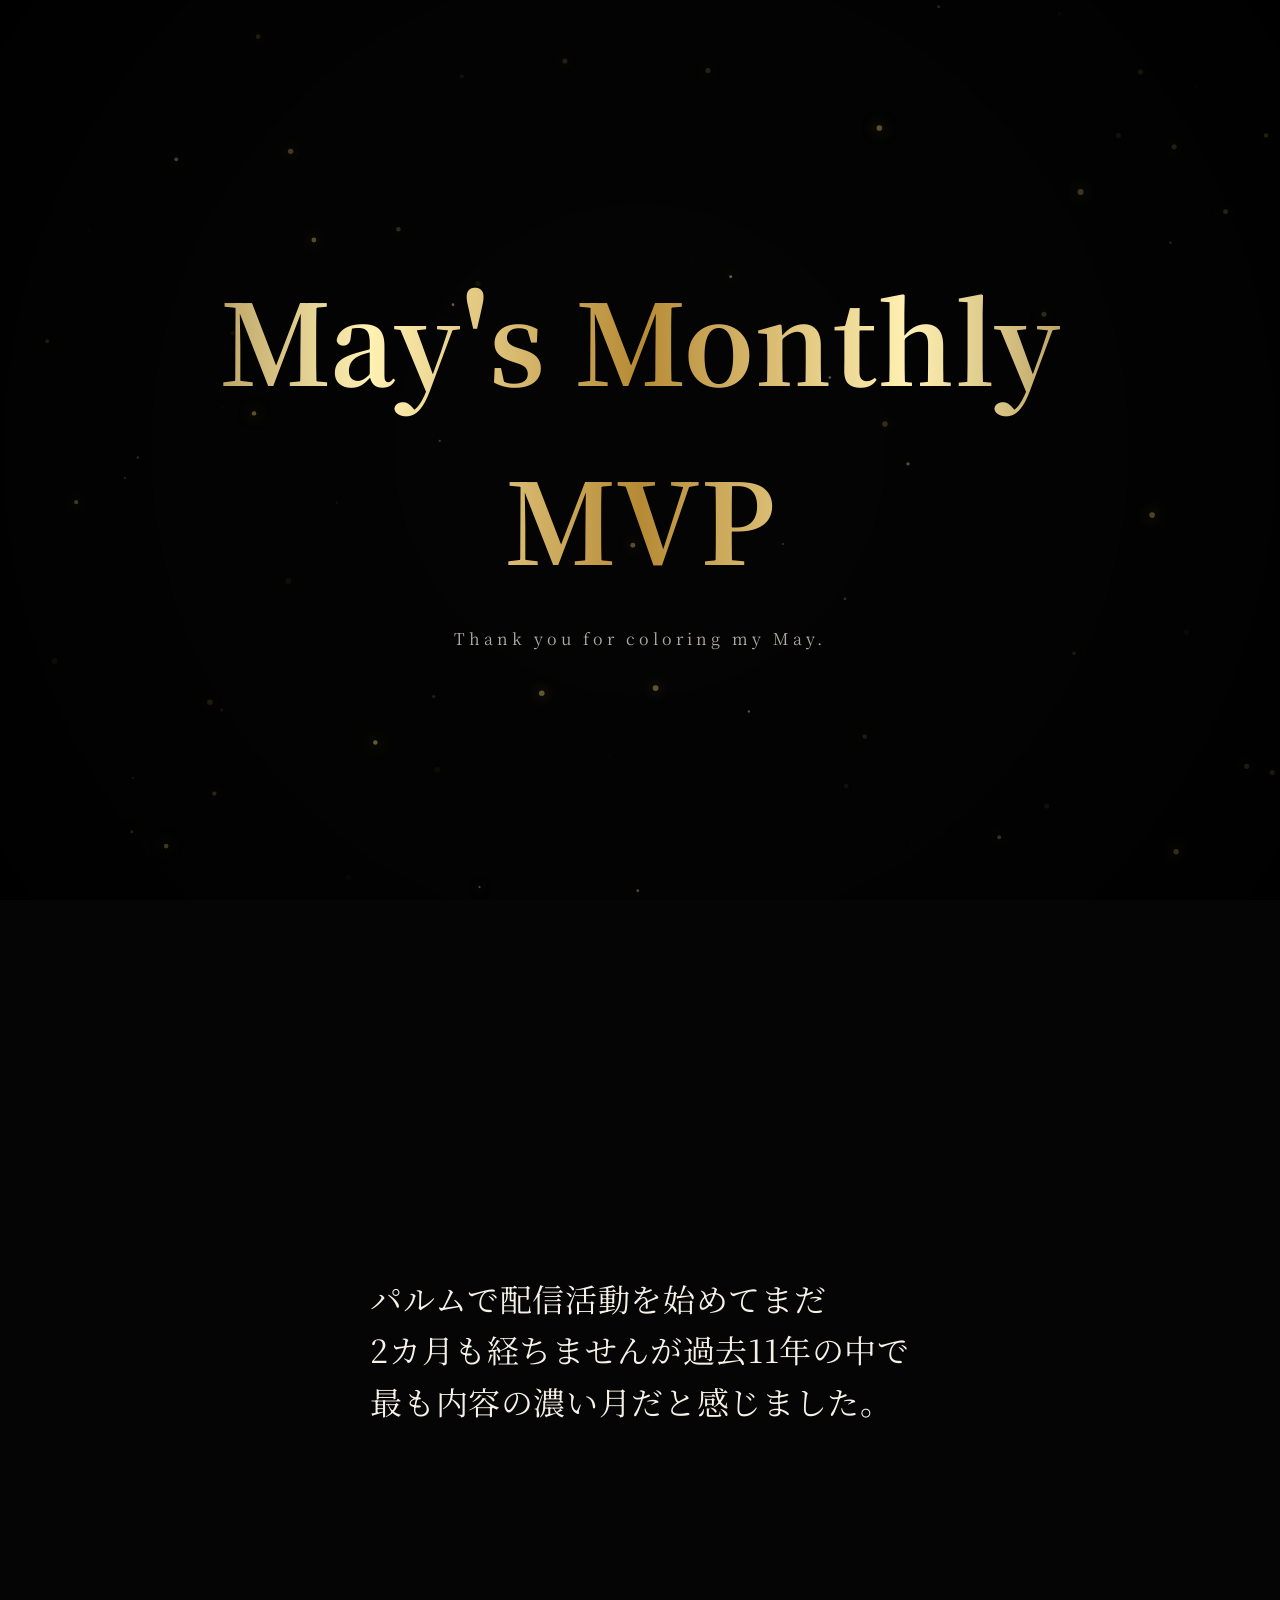
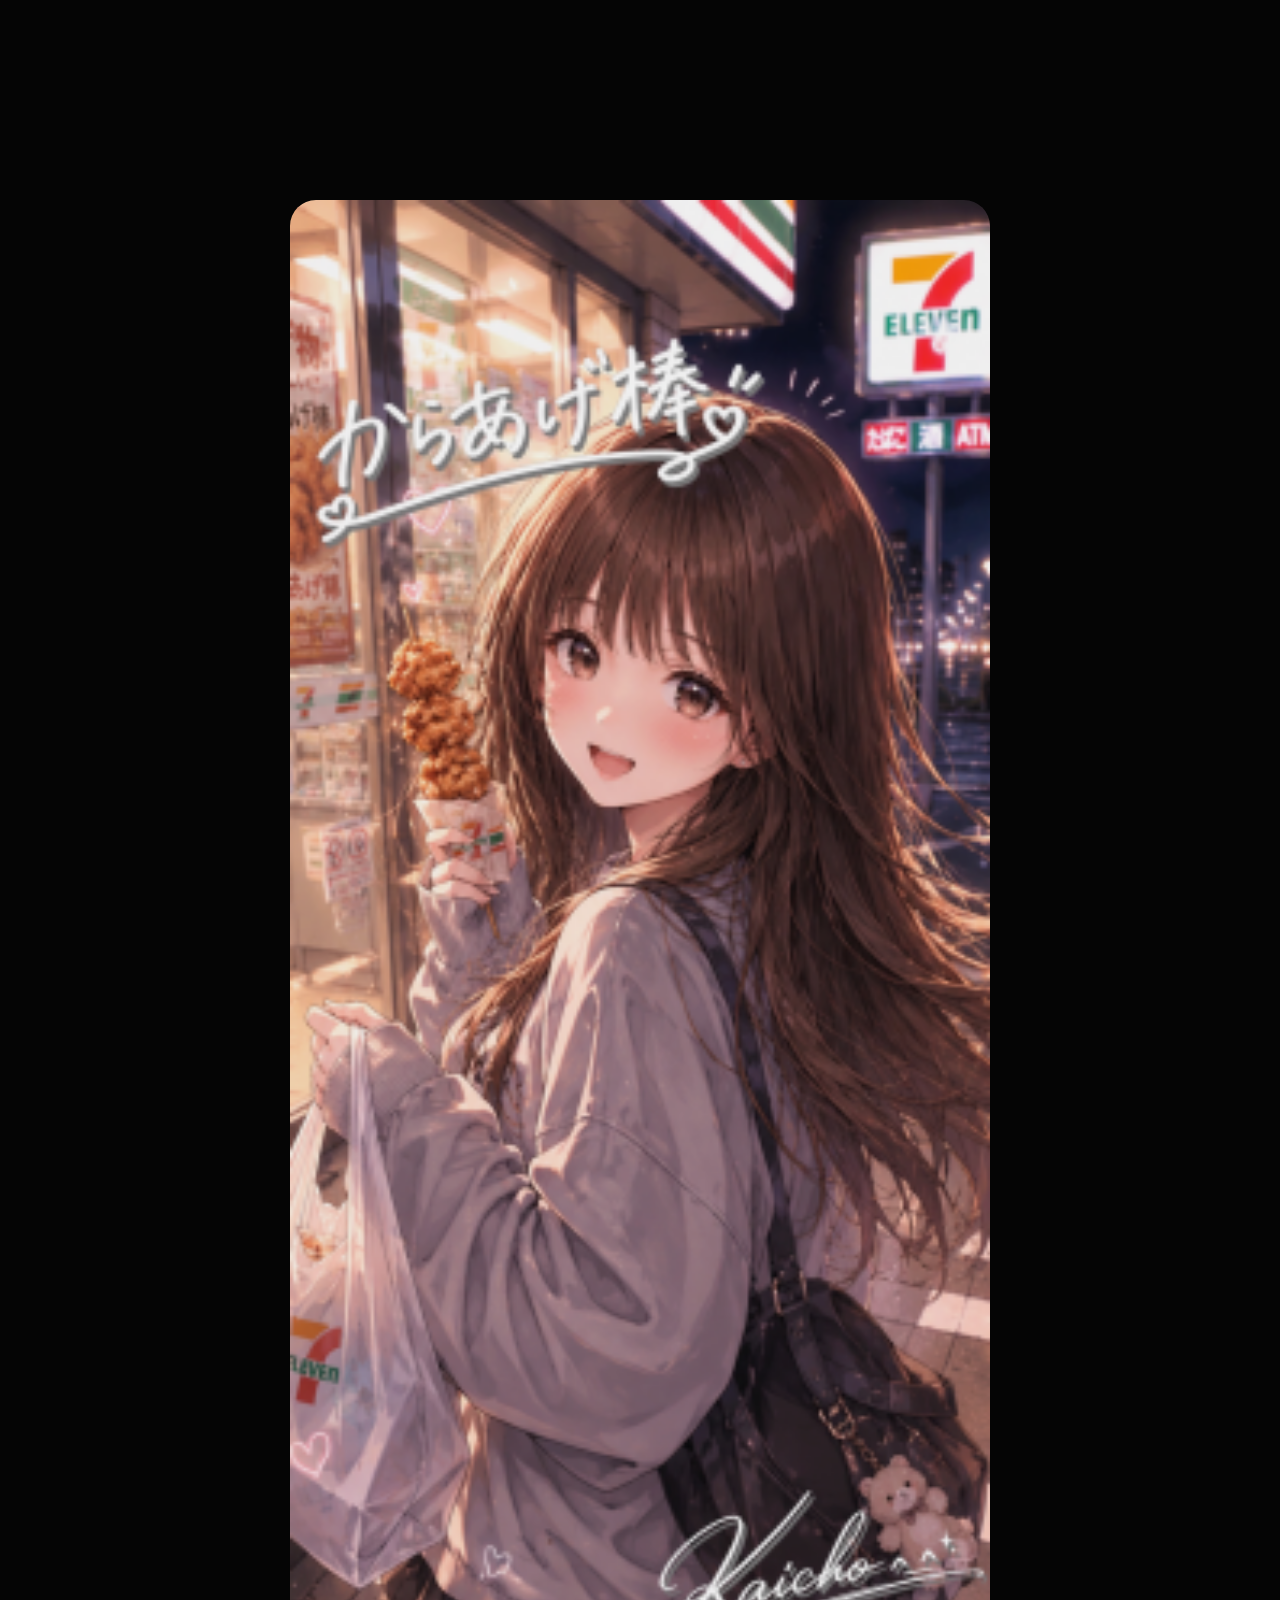
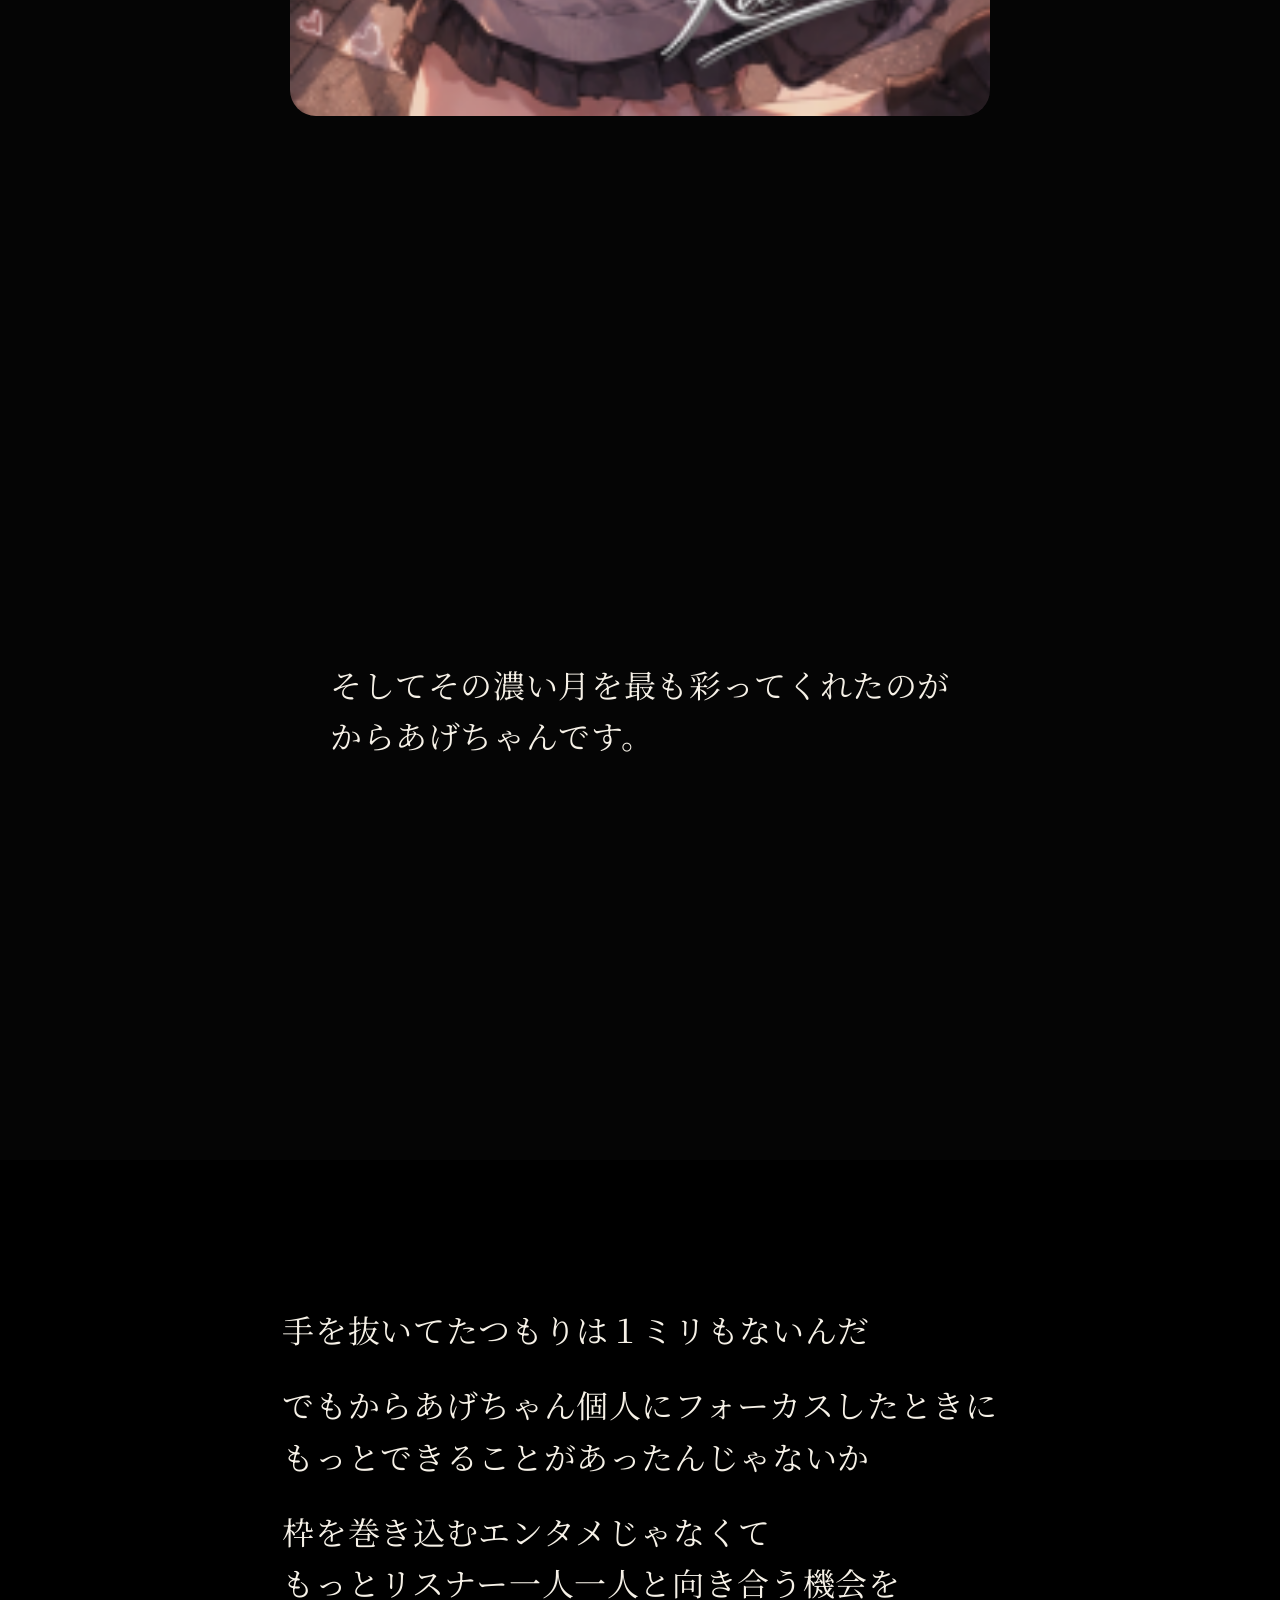
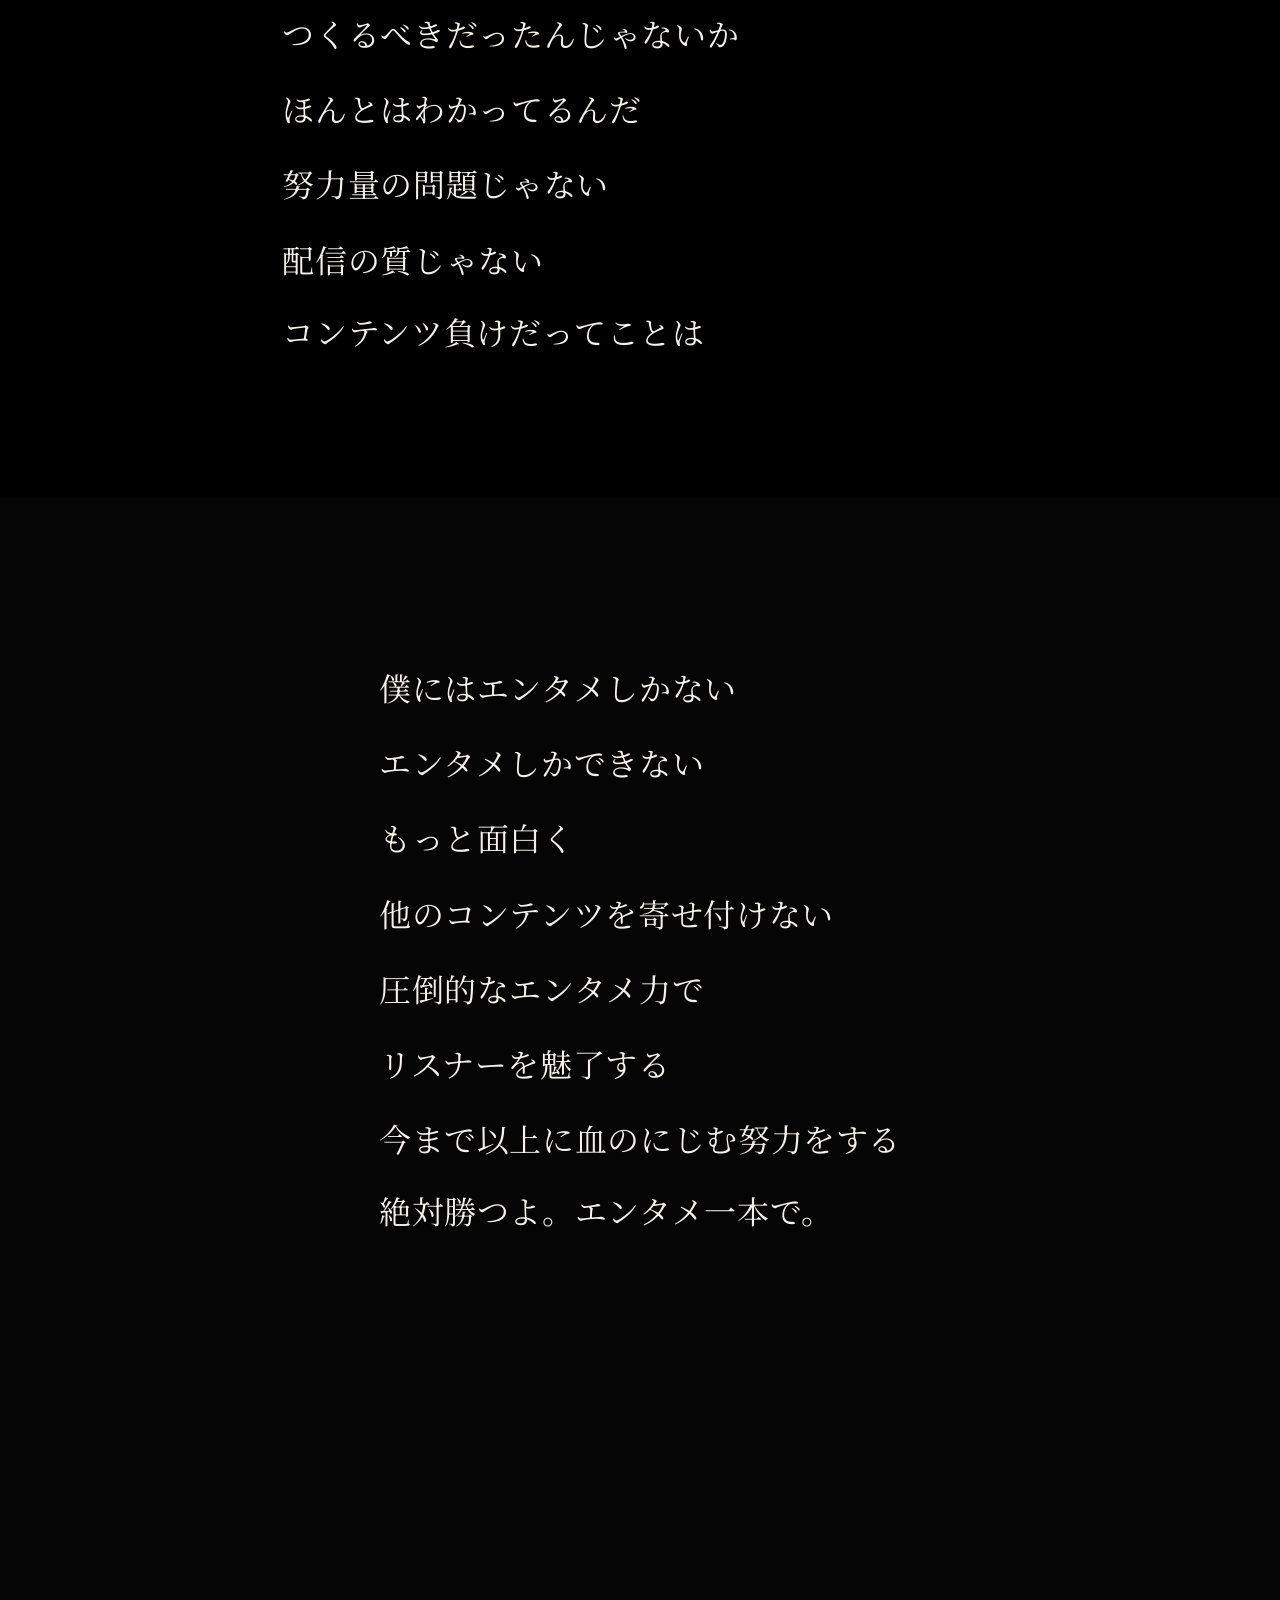
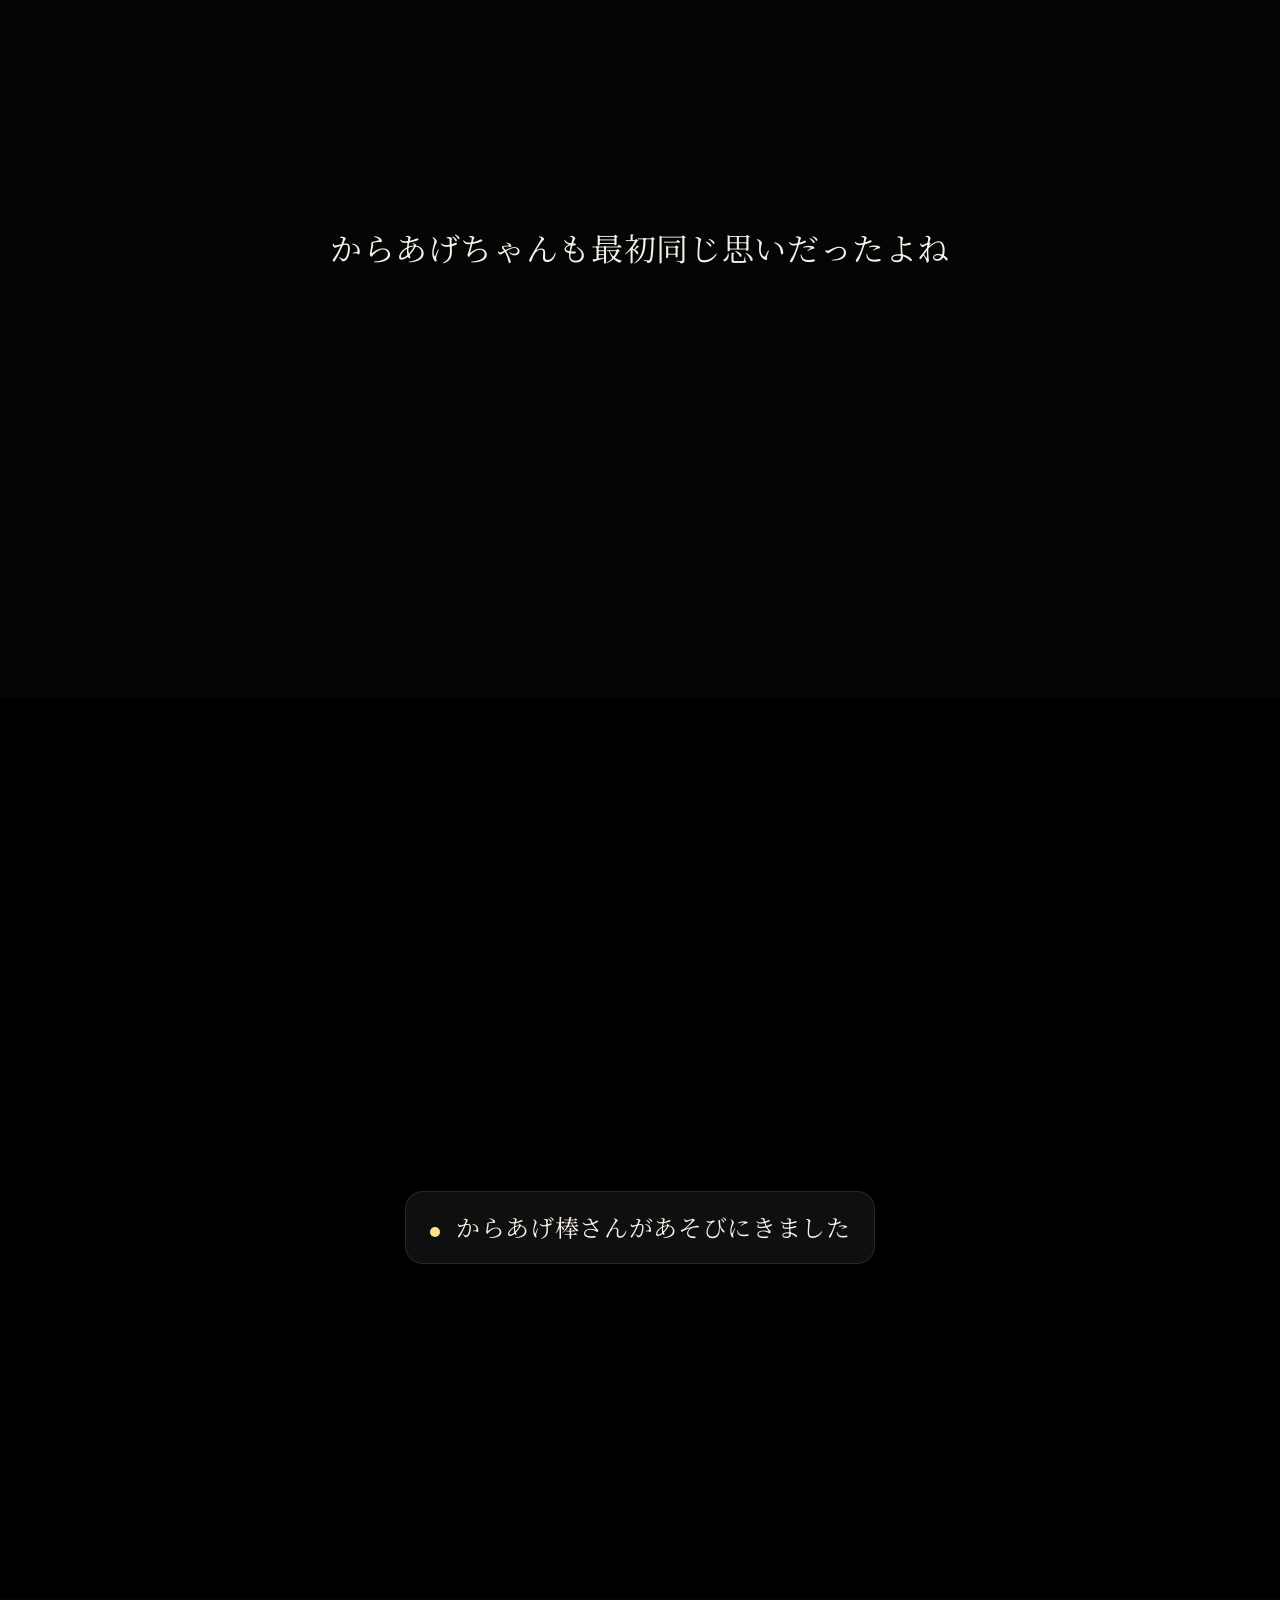
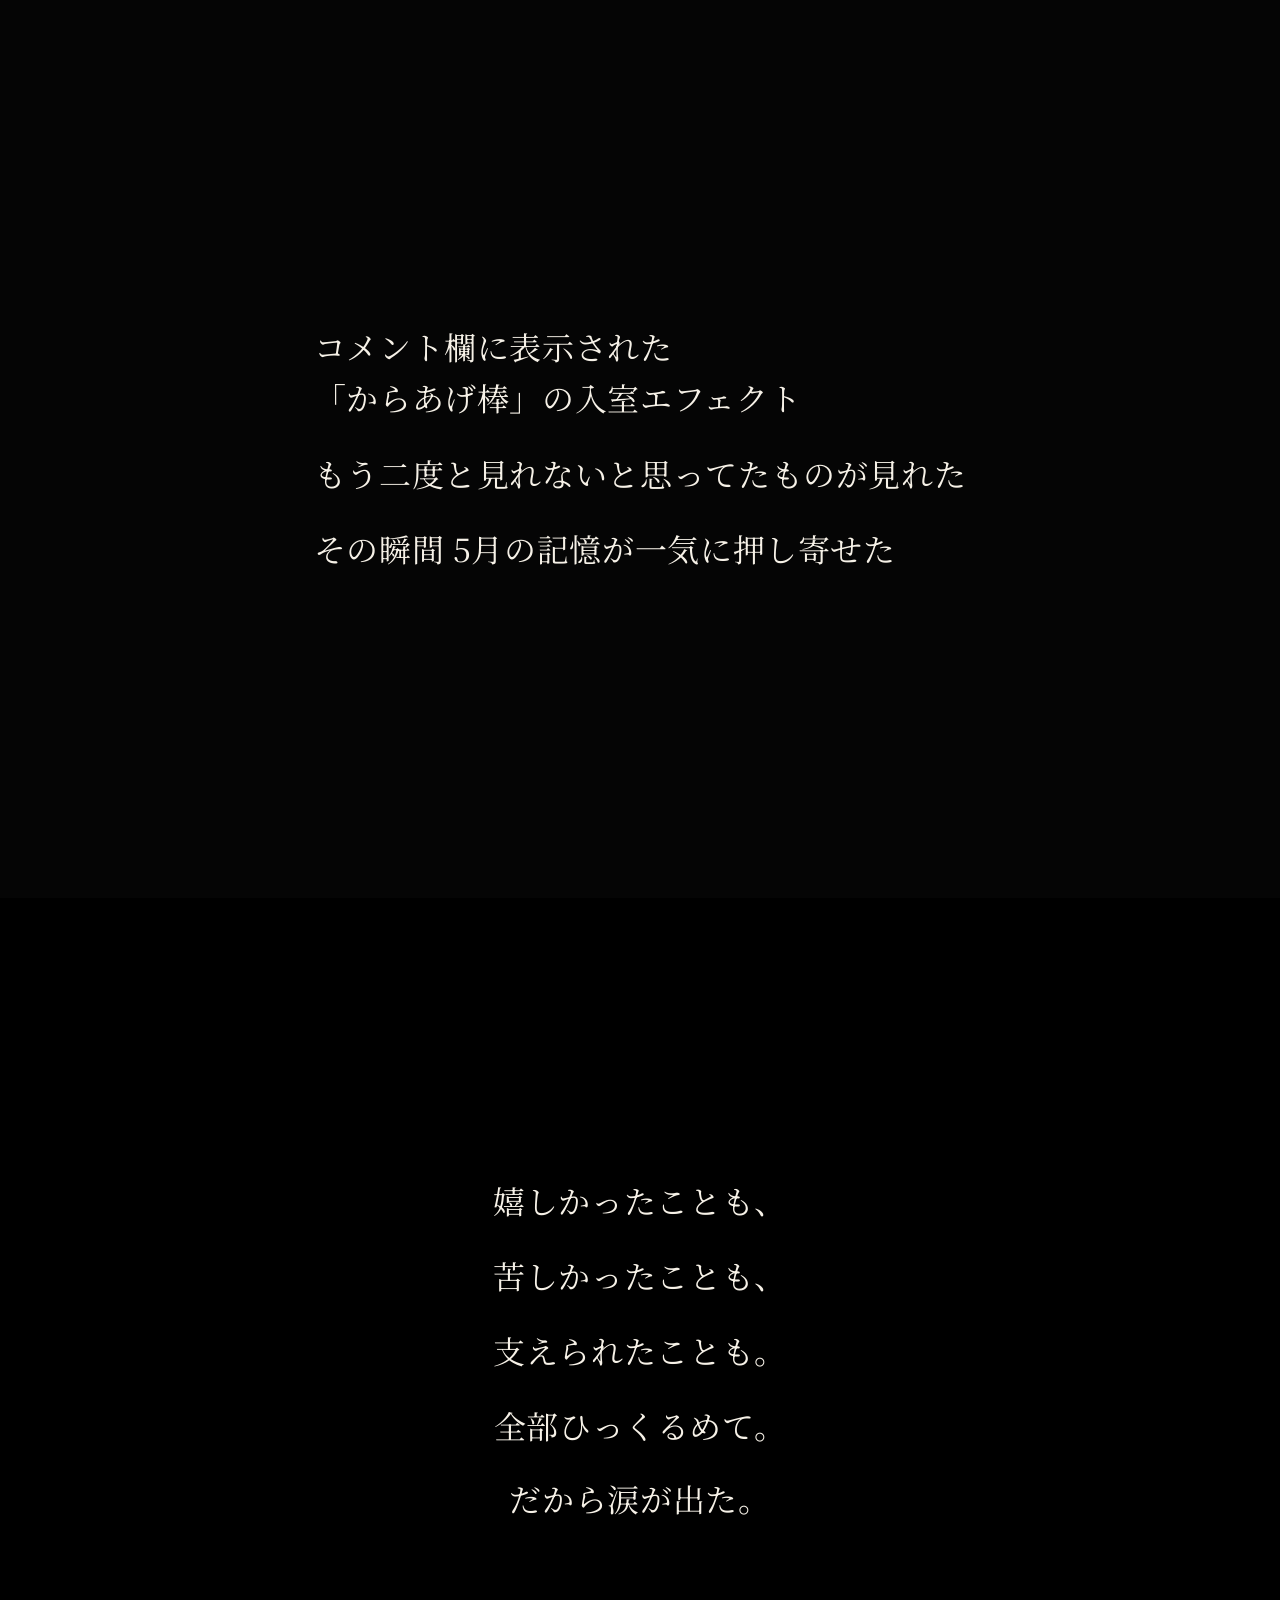
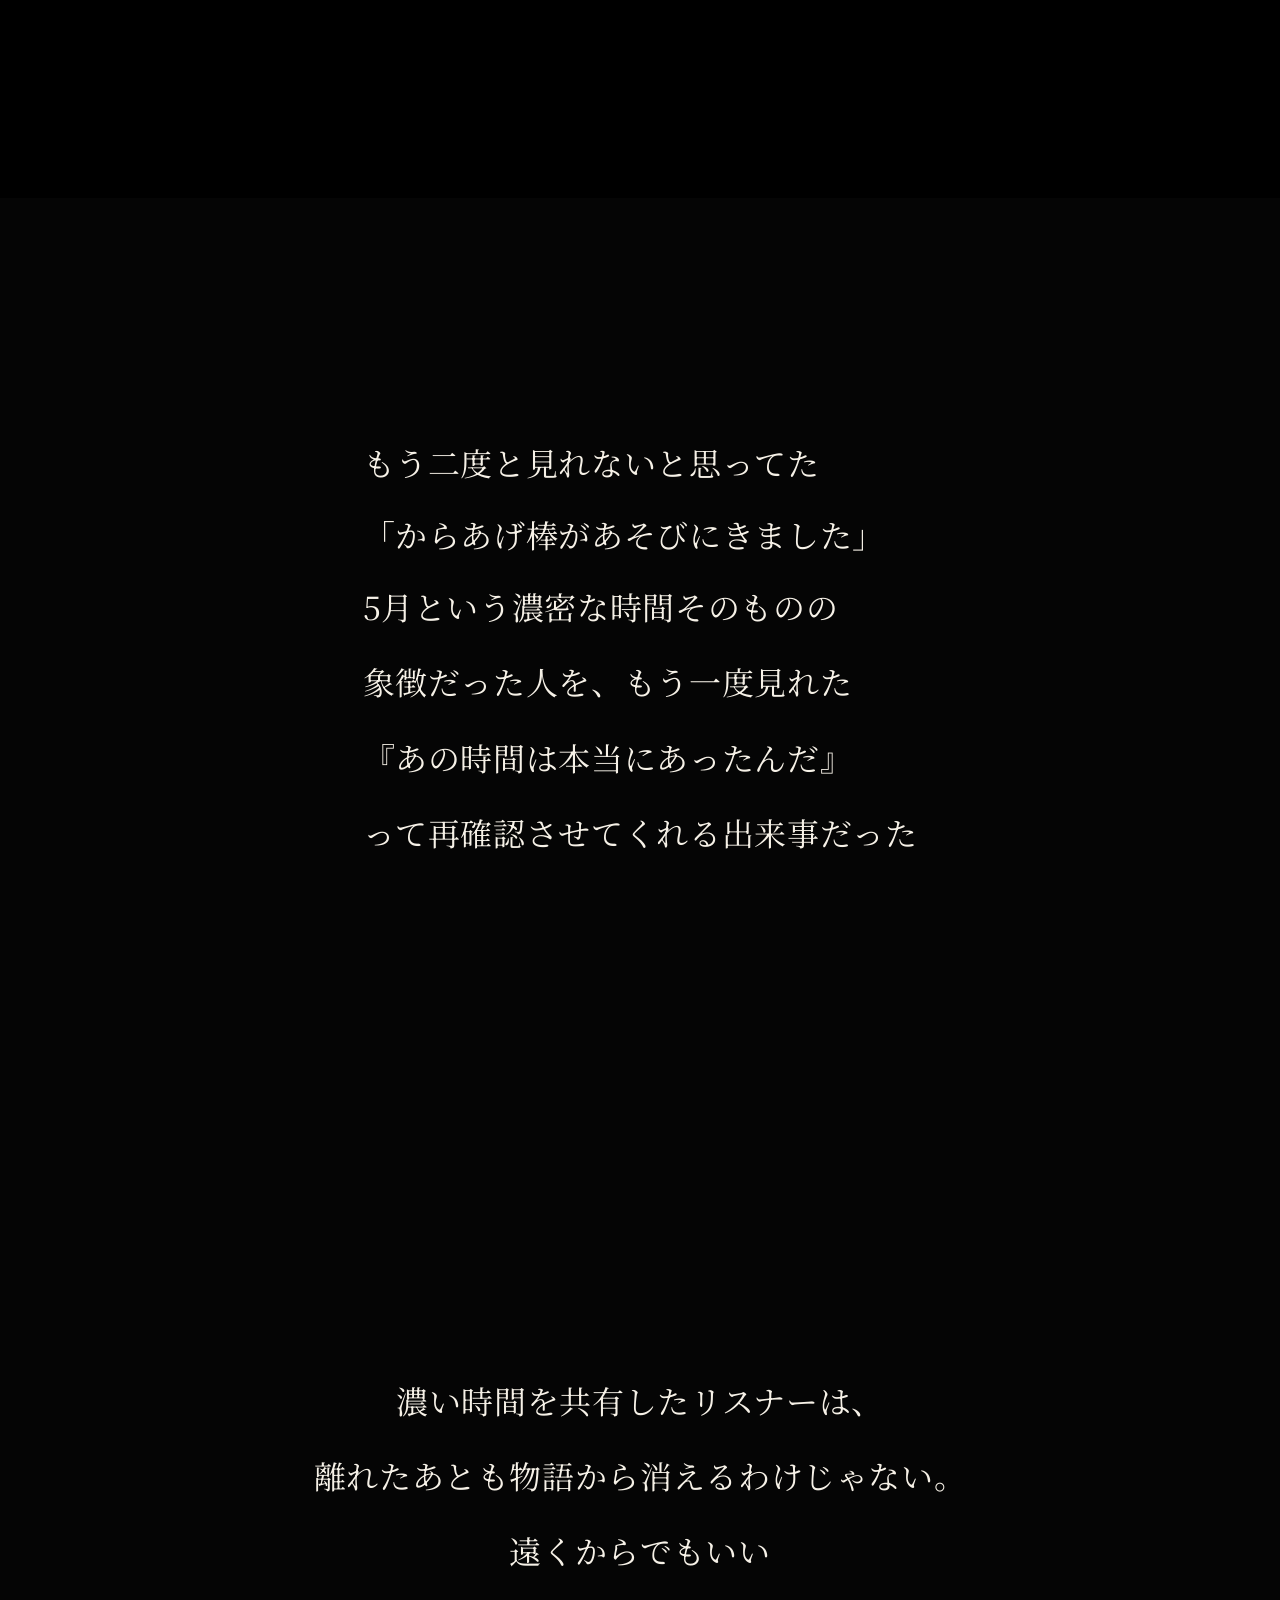
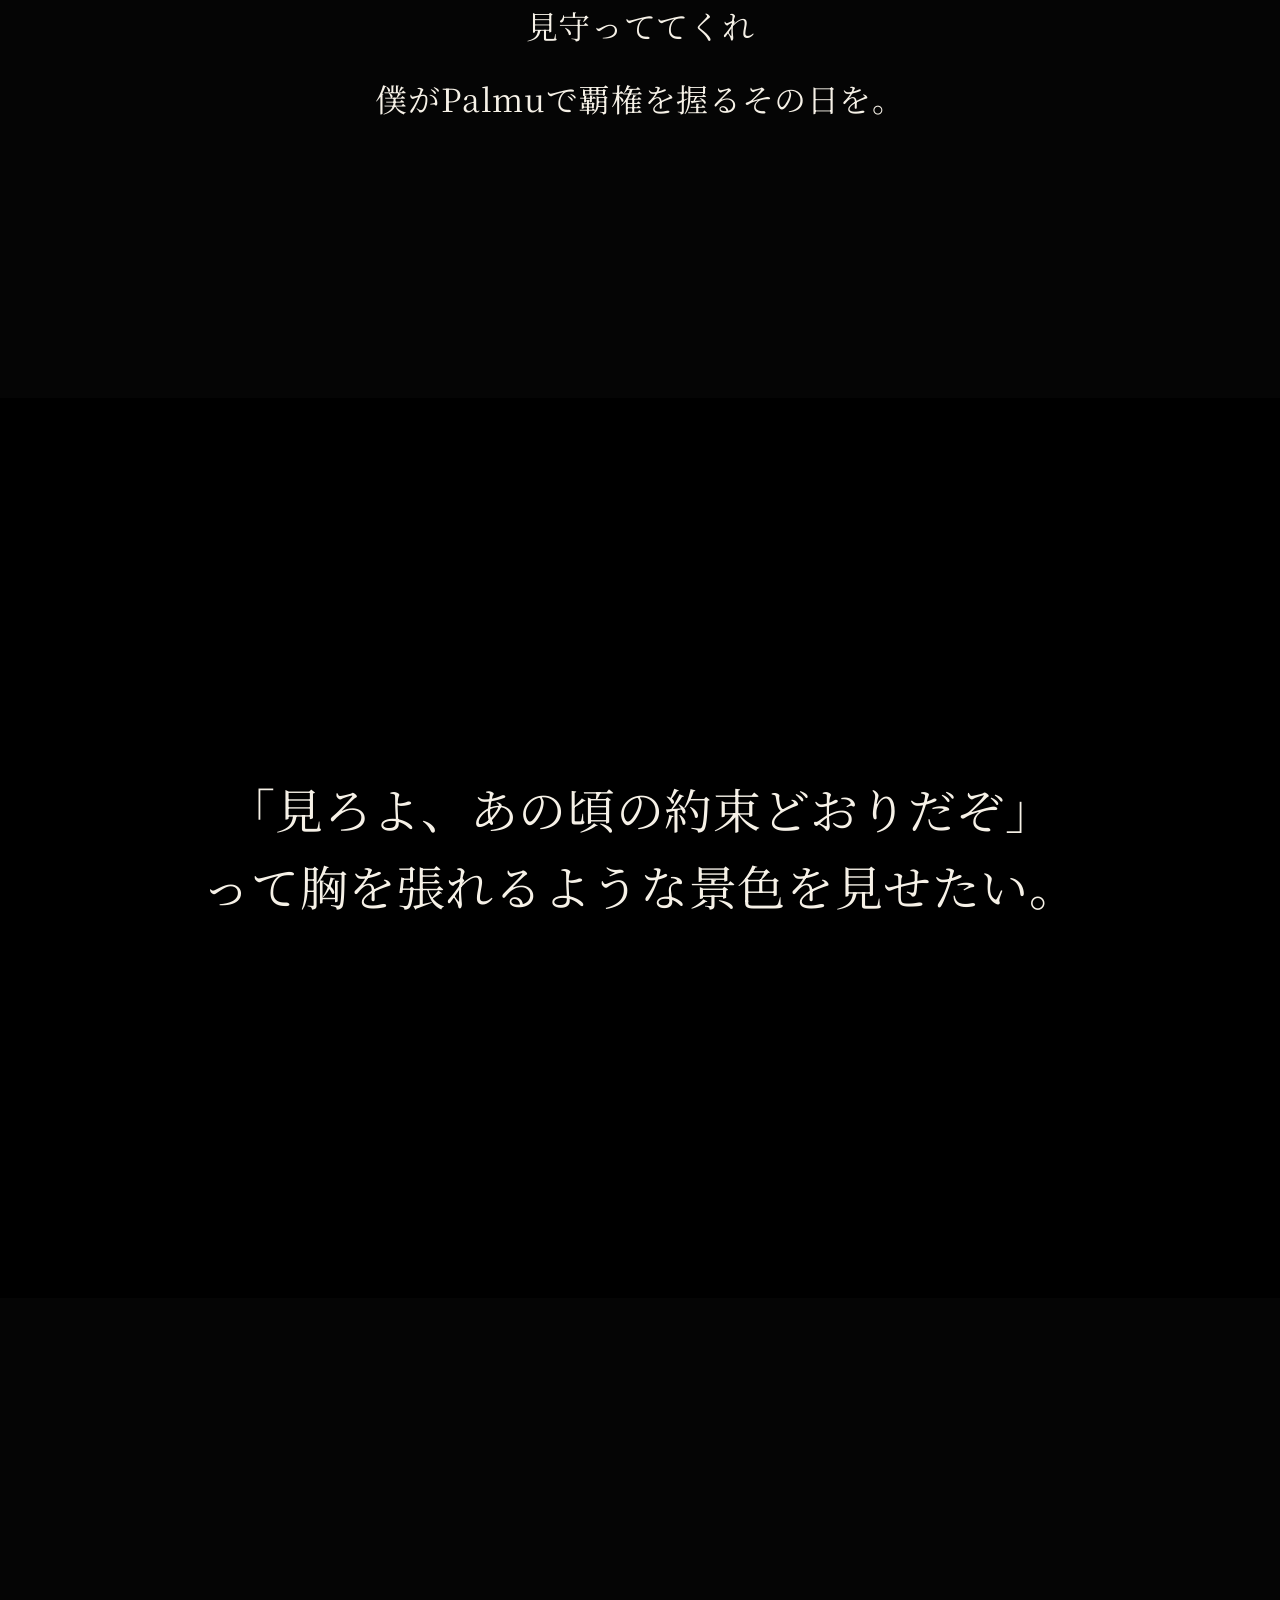
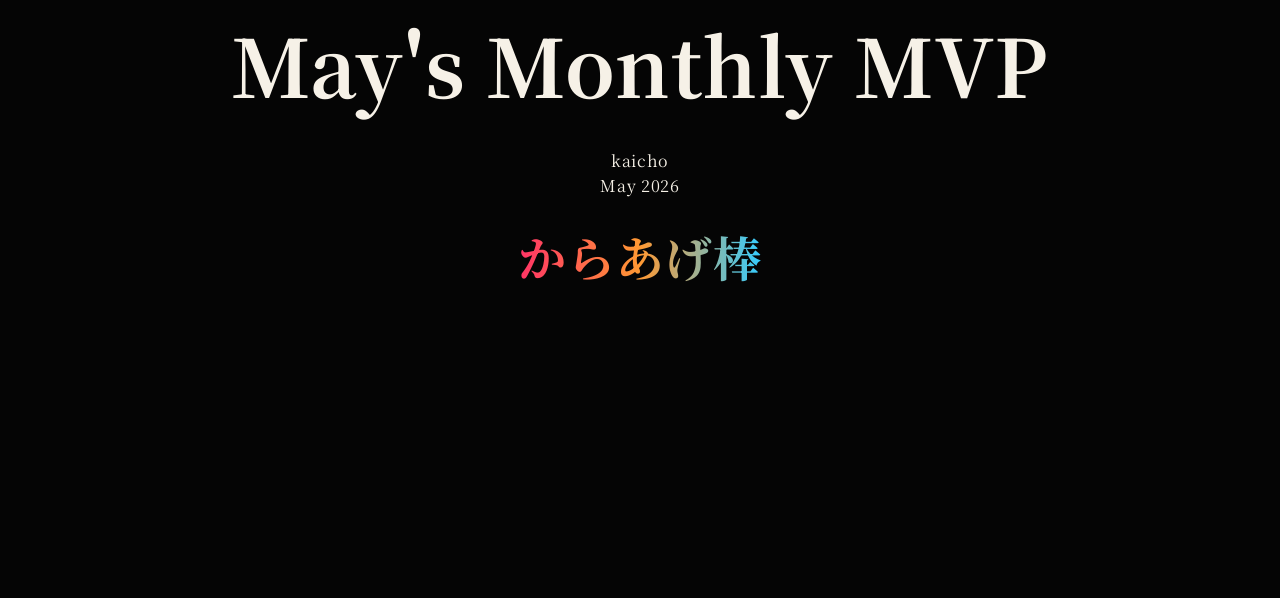
==== commit 163f7f37: "Update text to include 'さん' for politeness" ====
--- a/index.html
+++ b/index.html
@@ -15,7 +15,7 @@
 <section class="hero">
   <div class="popup">
     <span class="dot"></span>
-    からあげ棒があそびにきました
+    からあげ棒さんがあそびにきました
   </div>
   <div class="hero-inner">
     <h1>May's Monthly MVP</h1>
@@ -90,7 +90,7 @@
 <section class="section reveal return-section">
   <div class="popup climax">
     <span class="dot"></span>
-    からあげ棒があそびにきました
+    からあげ棒さんがあそびにきました
   </div>
 </section>
 
